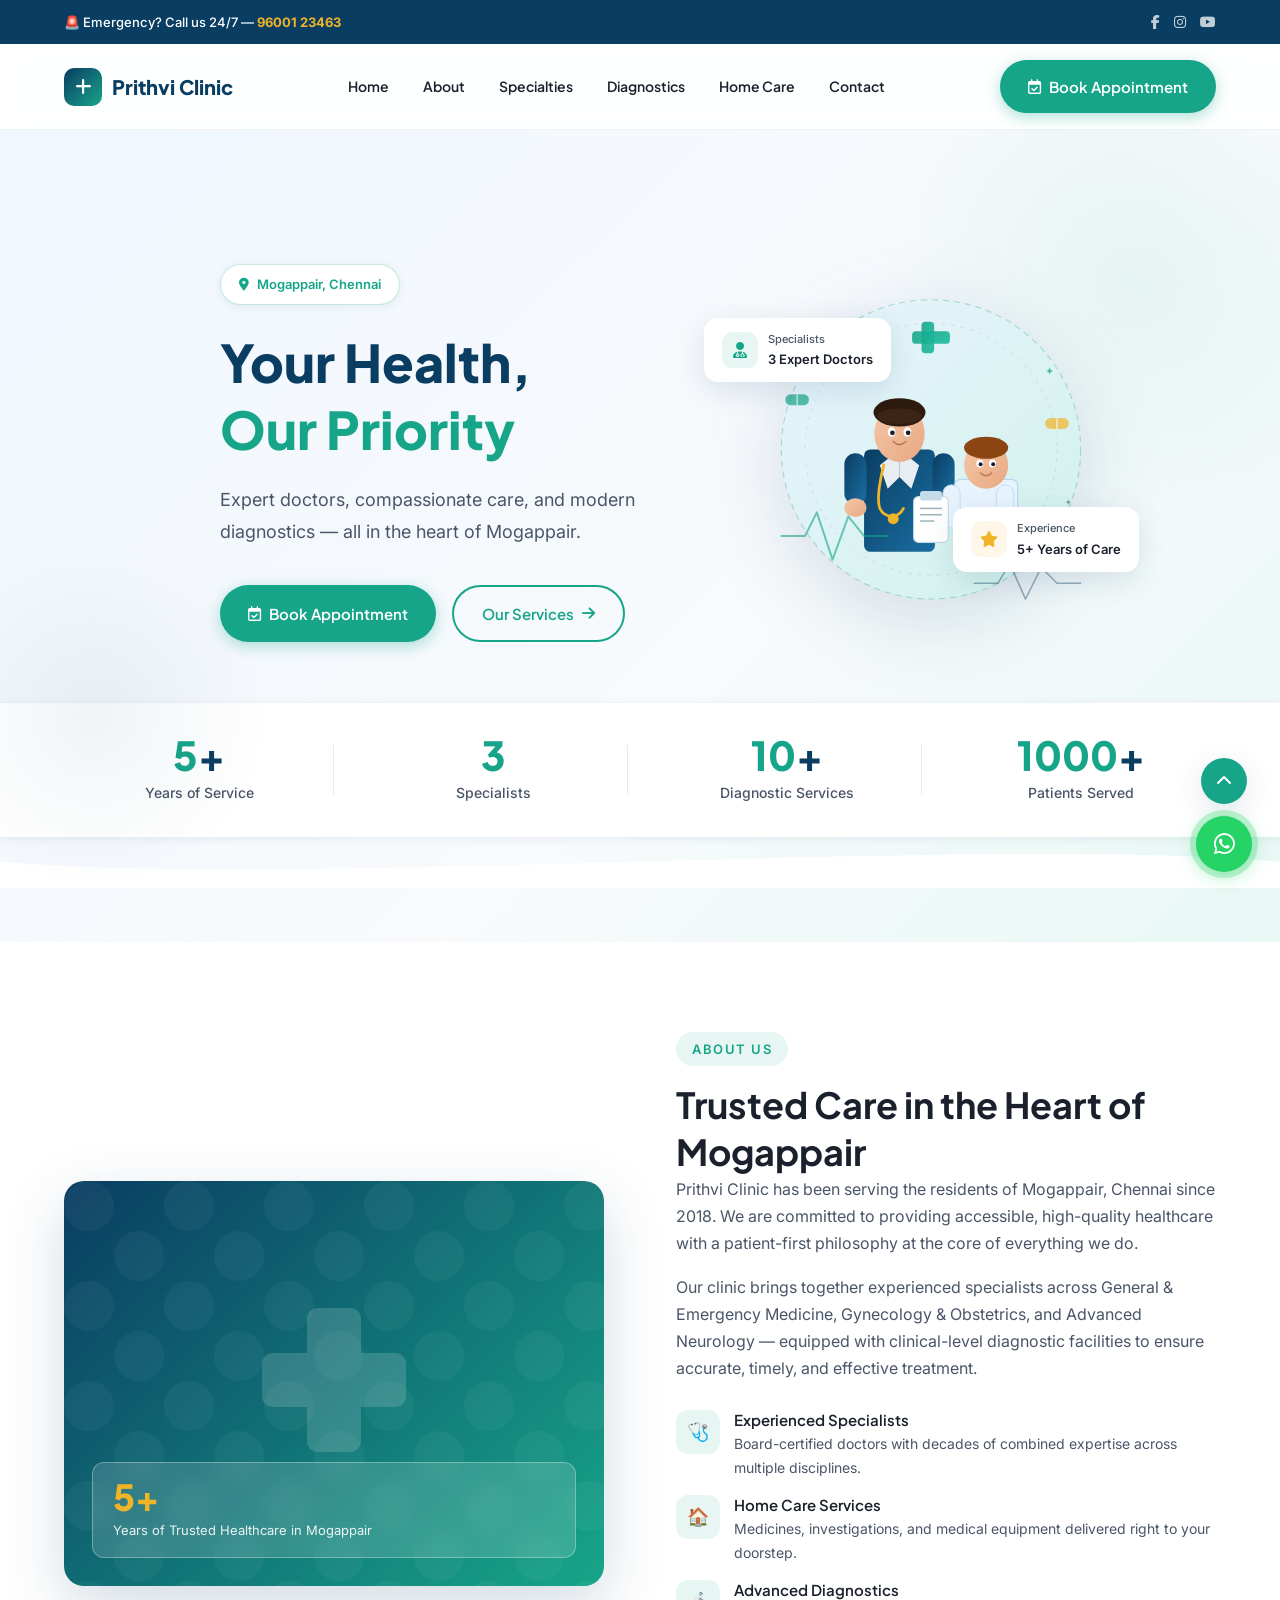
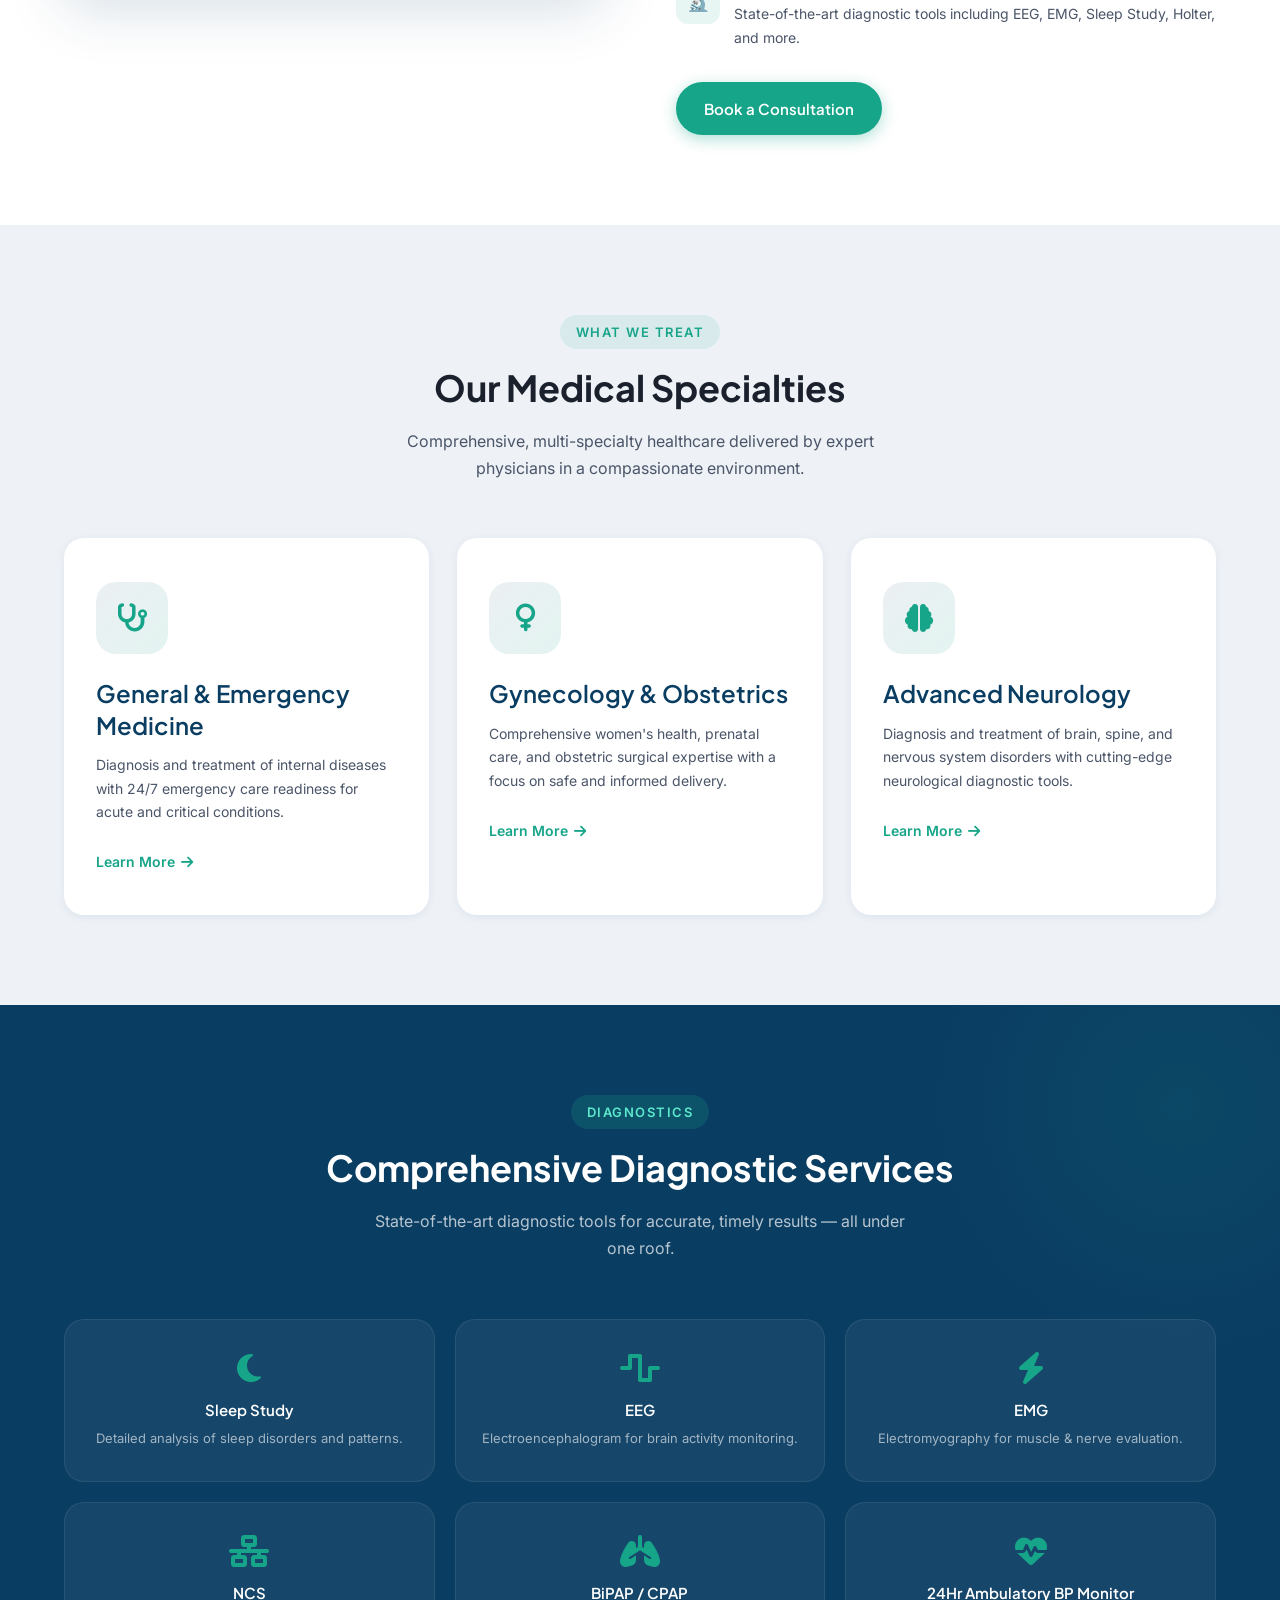
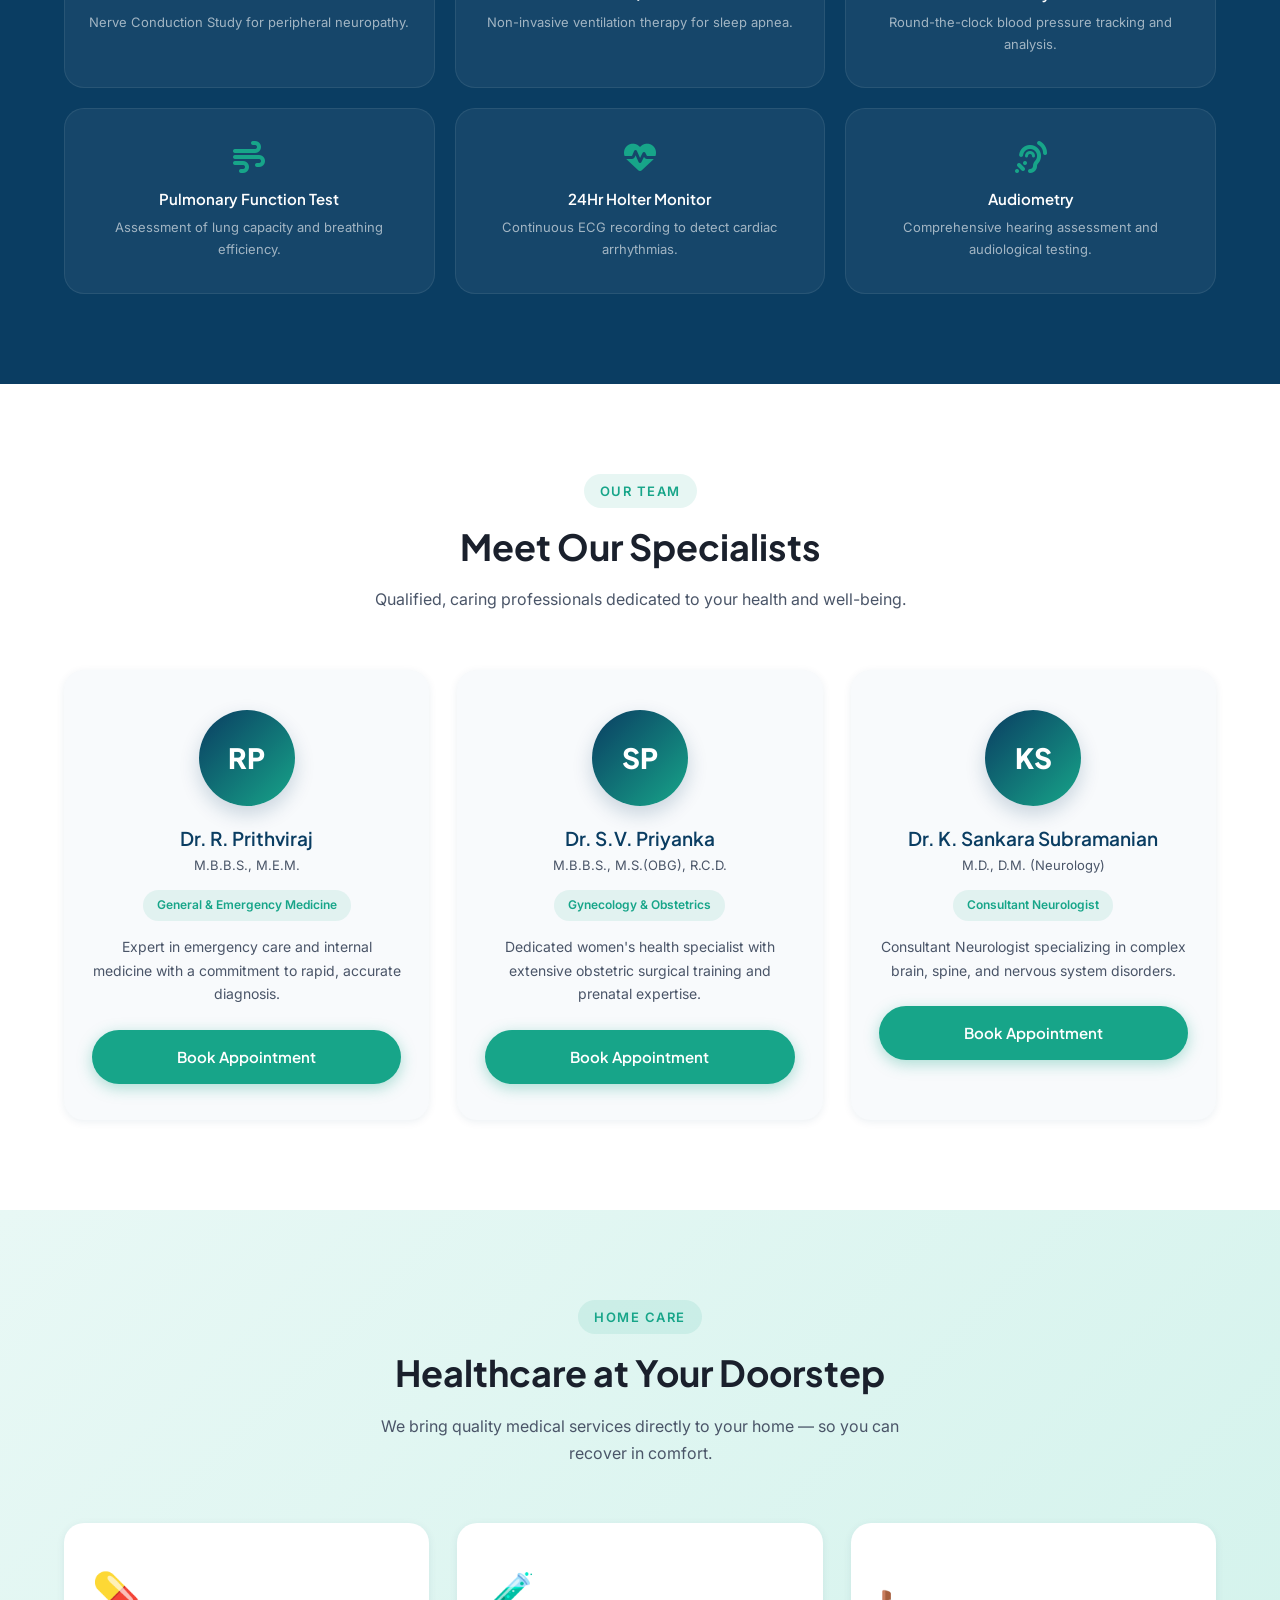
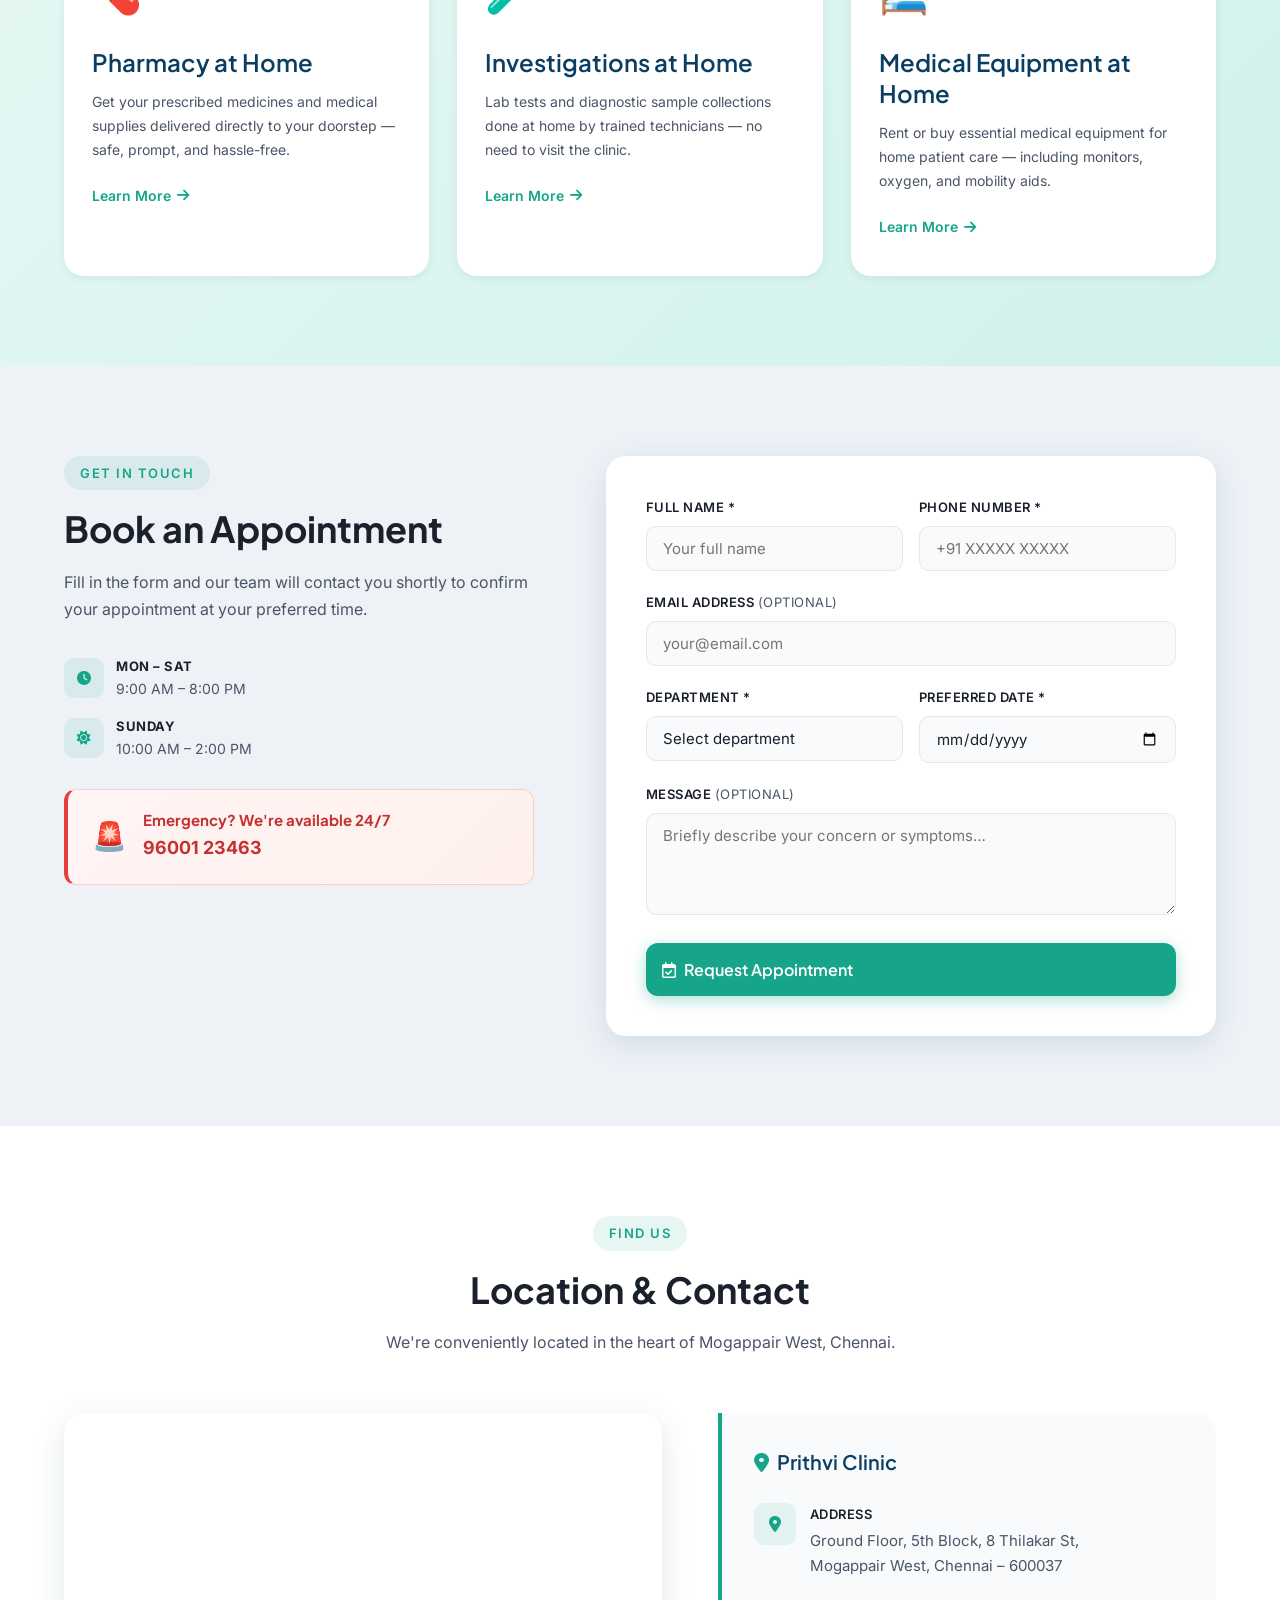
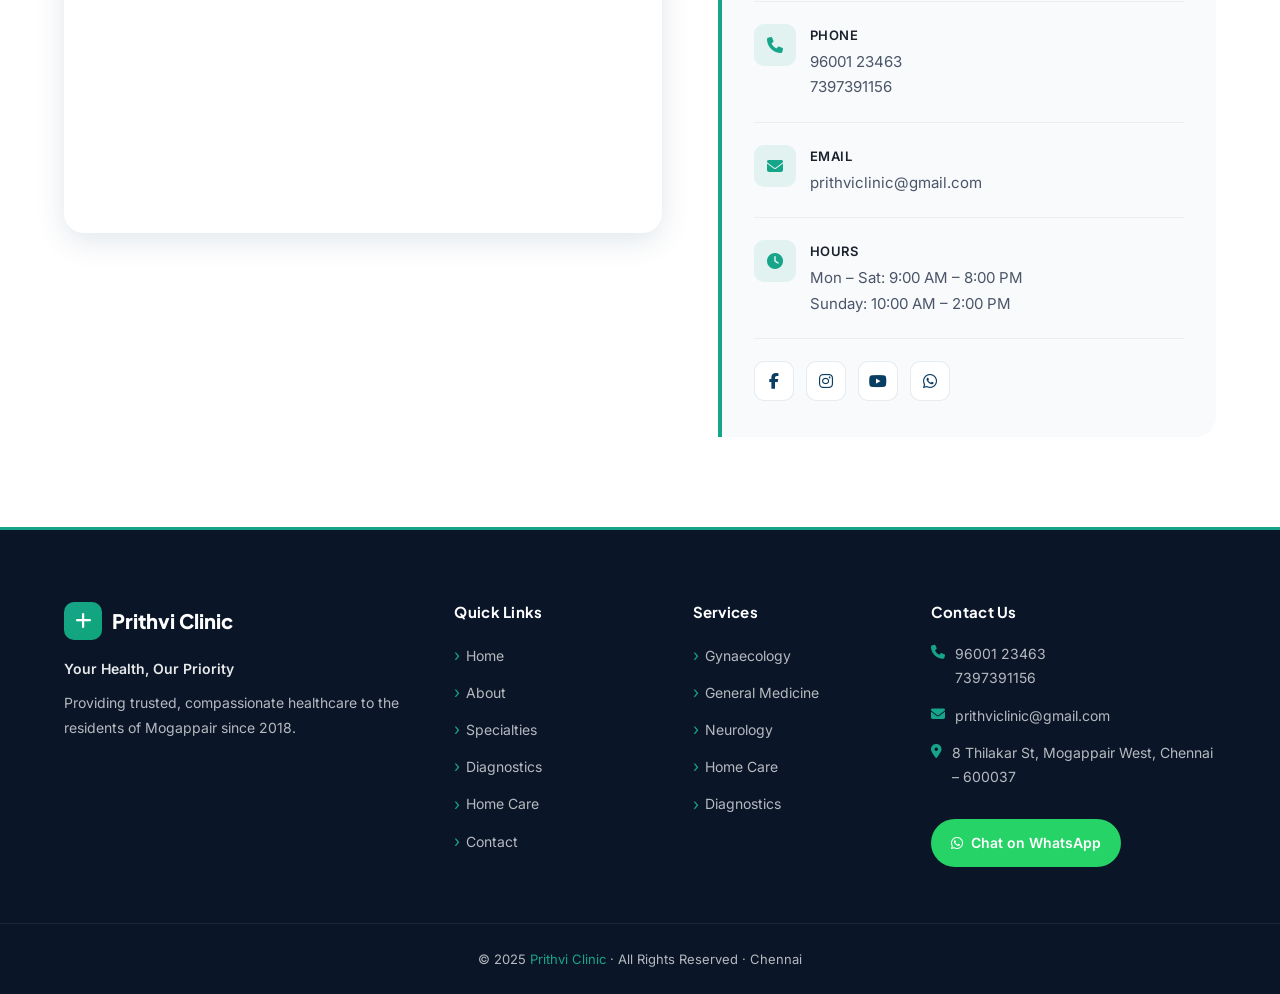
==== index.html @ c1574bad "Add Prithvi Clinic website" ====
<!DOCTYPE html>
<html lang="en">
<head>
  <meta charset="UTF-8" />
  <meta name="viewport" content="width=device-width, initial-scale=1.0" />
  <title>Prithvi Clinic | Trusted Healthcare in Mogappair, Chennai</title>
  <meta name="description" content="Prithvi Clinic in Mogappair, Chennai offers General Medicine, Gynecology, Neurology, and advanced diagnostics. Book an appointment today." />
  <meta name="keywords" content="clinic Chennai, doctor Mogappair, gynecology Chennai, neurology Chennai, general medicine Chennai" />
  <meta property="og:title" content="Prithvi Clinic" />
  <meta property="og:description" content="Your Health, Our Priority — Expert care in Mogappair, Chennai" />
  <link rel="canonical" href="https://prithviclinic.com" />

  <!-- Google Fonts -->
  <link rel="preconnect" href="https://fonts.googleapis.com" />
  <link rel="preconnect" href="https://fonts.gstatic.com" crossorigin />
  <link href="https://fonts.googleapis.com/css2?family=Plus+Jakarta+Sans:wght@400;500;600;700;800&family=Inter:wght@400;500;600&display=swap" rel="stylesheet" />

  <!-- Font Awesome -->
  <link rel="stylesheet" href="https://cdnjs.cloudflare.com/ajax/libs/font-awesome/6.5.1/css/all.min.css" />

  <style>
    /* ============================================================
       CSS CUSTOM PROPERTIES
    ============================================================ */
    :root {
      --primary:    #0A3D62;
      --secondary:  #17A589;
      --accent:     #F0B429;
      --bg:         #F8FAFC;
      --bg-alt:     #EEF2F7;
      --text-dark:  #1A202C;
      --text-body:  #4A5568;
      --white:      #FFFFFF;
      --dark-footer:#0A1628;
      --shadow-sm:  0 2px 8px rgba(10,61,98,0.08);
      --shadow-md:  0 8px 30px rgba(10,61,98,0.12);
      --shadow-lg:  0 20px 60px rgba(10,61,98,0.18);
      --radius:     12px;
      --radius-lg:  20px;
      --transition: all 0.3s ease;
    }

    /* ============================================================
       RESET & BASE
    ============================================================ */
    *, *::before, *::after { box-sizing: border-box; margin: 0; padding: 0; }
    html { scroll-behavior: smooth; font-size: 16px; }
    body {
      font-family: 'Inter', sans-serif;
      font-size: 16px;
      line-height: 1.7;
      color: var(--text-body);
      background: var(--bg);
      overflow-x: hidden;
    }
    h1, h2, h3, h4, h5, h6 {
      font-family: 'Plus Jakarta Sans', sans-serif;
      color: var(--text-dark);
      line-height: 1.3;
    }
    h1 { font-size: clamp(36px, 5vw, 52px); font-weight: 800; }
    h2 { font-size: clamp(26px, 3.5vw, 36px); font-weight: 700; }
    h3 { font-size: clamp(18px, 2.5vw, 24px); font-weight: 600; }
    a { text-decoration: none; color: inherit; }
    img { max-width: 100%; display: block; }
    ul { list-style: none; }
    button { cursor: pointer; border: none; outline: none; font-family: inherit; }
    input, select, textarea { font-family: inherit; }
    section { padding: 90px 0; }

    .container {
      max-width: 1200px;
      margin: 0 auto;
      padding: 0 24px;
    }

    /* Buttons */
    .btn {
      display: inline-flex;
      align-items: center;
      gap: 8px;
      padding: 14px 28px;
      border-radius: 50px;
      font-family: 'Plus Jakarta Sans', sans-serif;
      font-weight: 600;
      font-size: 15px;
      transition: var(--transition);
      cursor: pointer;
    }
    .btn-primary {
      background: var(--secondary);
      color: var(--white);
      box-shadow: 0 4px 15px rgba(23,165,137,0.35);
    }
    .btn-primary:hover {
      background: #13967a;
      transform: translateY(-2px);
      box-shadow: 0 8px 25px rgba(23,165,137,0.45);
    }
    .btn-outline {
      background: transparent;
      color: var(--secondary);
      border: 2px solid var(--secondary);
    }
    .btn-outline:hover {
      background: var(--secondary);
      color: var(--white);
      transform: translateY(-2px);
    }
    .btn-accent {
      background: var(--accent);
      color: var(--text-dark);
      box-shadow: 0 4px 15px rgba(240,180,41,0.35);
    }
    .btn-accent:hover {
      background: #d9a020;
      transform: translateY(-2px);
    }

    /* Section Labels */
    .section-label {
      display: inline-block;
      background: rgba(23,165,137,0.1);
      color: var(--secondary);
      font-size: 13px;
      font-weight: 600;
      letter-spacing: 1.5px;
      text-transform: uppercase;
      padding: 6px 16px;
      border-radius: 50px;
      margin-bottom: 16px;
    }
    .section-header {
      text-align: center;
      margin-bottom: 56px;
    }
    .section-header p {
      max-width: 540px;
      margin: 16px auto 0;
      color: var(--text-body);
    }

    /* Scroll Animations */
    .reveal {
      opacity: 0;
      transform: translateY(40px);
      transition: opacity 0.7s ease, transform 0.7s ease;
    }
    .reveal.visible {
      opacity: 1;
      transform: translateY(0);
    }
    .reveal-delay-1 { transition-delay: 0.1s; }
    .reveal-delay-2 { transition-delay: 0.2s; }
    .reveal-delay-3 { transition-delay: 0.3s; }
    .reveal-delay-4 { transition-delay: 0.4s; }

    /* ============================================================
       1. EMERGENCY BAR
    ============================================================ */
    #emergency-bar {
      background: var(--primary);
      color: var(--white);
      padding: 10px 0;
      font-size: 13px;
      font-weight: 500;
      position: relative;
      z-index: 1001;
    }
    #emergency-bar .container {
      display: flex;
      align-items: center;
      justify-content: space-between;
      gap: 16px;
      flex-wrap: wrap;
    }
    #emergency-bar .emergency-text a {
      color: var(--accent);
      font-weight: 700;
    }
    #emergency-bar .social-icons {
      display: flex;
      gap: 14px;
    }
    #emergency-bar .social-icons a {
      color: rgba(255,255,255,0.75);
      font-size: 14px;
      transition: var(--transition);
    }
    #emergency-bar .social-icons a:hover { color: var(--white); }

    /* ============================================================
       2. NAVBAR
    ============================================================ */
    #navbar {
      position: sticky;
      top: 0;
      z-index: 1000;
      background: rgba(255,255,255,0.85);
      backdrop-filter: blur(12px);
      -webkit-backdrop-filter: blur(12px);
      border-bottom: 1px solid rgba(10,61,98,0.06);
      transition: var(--transition);
    }
    #navbar.scrolled {
      background: rgba(255,255,255,0.97);
      box-shadow: var(--shadow-md);
    }
    #navbar .container {
      display: flex;
      align-items: center;
      justify-content: space-between;
      padding-top: 16px;
      padding-bottom: 16px;
      gap: 24px;
    }
    .nav-logo {
      display: flex;
      align-items: center;
      gap: 10px;
      font-family: 'Plus Jakarta Sans', sans-serif;
      font-size: 20px;
      font-weight: 800;
      color: var(--primary);
      white-space: nowrap;
    }
    .nav-logo .logo-icon {
      width: 38px;
      height: 38px;
      background: linear-gradient(135deg, var(--primary), var(--secondary));
      border-radius: 10px;
      display: flex;
      align-items: center;
      justify-content: center;
      color: var(--white);
      font-size: 18px;
      flex-shrink: 0;
    }
    .nav-links {
      display: flex;
      align-items: center;
      gap: 6px;
    }
    .nav-links a {
      font-family: 'Plus Jakarta Sans', sans-serif;
      font-size: 14px;
      font-weight: 600;
      color: var(--text-dark);
      padding: 8px 14px;
      border-radius: 8px;
      position: relative;
      transition: var(--transition);
      white-space: nowrap;
    }
    .nav-links a::after {
      content: '';
      position: absolute;
      bottom: 2px;
      left: 50%;
      transform: translateX(-50%);
      width: 0;
      height: 2px;
      background: var(--secondary);
      border-radius: 2px;
      transition: var(--transition);
    }
    .nav-links a:hover, .nav-links a.active {
      color: var(--secondary);
    }
    .nav-links a:hover::after, .nav-links a.active::after {
      width: calc(100% - 28px);
    }
    .nav-cta { flex-shrink: 0; }
    .hamburger {
      display: none;
      flex-direction: column;
      gap: 5px;
      cursor: pointer;
      padding: 8px;
      border-radius: 8px;
      background: none;
      transition: var(--transition);
    }
    .hamburger span {
      display: block;
      width: 24px;
      height: 2.5px;
      background: var(--primary);
      border-radius: 2px;
      transition: var(--transition);
    }
    .hamburger.active span:nth-child(1) { transform: translateY(7.5px) rotate(45deg); }
    .hamburger.active span:nth-child(2) { opacity: 0; }
    .hamburger.active span:nth-child(3) { transform: translateY(-7.5px) rotate(-45deg); }

    /* Mobile Nav Overlay */
    .mobile-nav {
      display: none;
      position: fixed;
      inset: 0;
      background: var(--primary);
      z-index: 999;
      flex-direction: column;
      align-items: center;
      justify-content: center;
      gap: 12px;
      opacity: 0;
      transition: opacity 0.3s ease;
    }
    .mobile-nav.open {
      display: flex;
      opacity: 1;
    }
    .mobile-nav a {
      font-family: 'Plus Jakarta Sans', sans-serif;
      font-size: 24px;
      font-weight: 700;
      color: var(--white);
      padding: 12px 24px;
      border-radius: 12px;
      transition: var(--transition);
    }
    .mobile-nav a:hover { background: rgba(255,255,255,0.1); color: var(--accent); }
    .mobile-nav .mobile-nav-cta { margin-top: 16px; }

    /* ============================================================
       3. HERO SECTION
    ============================================================ */
    #hero {
      min-height: calc(100vh - 88px);
      background: linear-gradient(135deg, #f0f7ff 0%, var(--bg) 60%, #e8f8f5 100%);
      display: flex;
      flex-direction: column;
      justify-content: center;
      padding: 80px 0 0;
      position: relative;
      overflow: hidden;
    }
    #hero::before {
      content: '';
      position: absolute;
      top: -100px;
      right: -100px;
      width: 500px;
      height: 500px;
      background: radial-gradient(circle, rgba(23,165,137,0.08) 0%, transparent 70%);
      border-radius: 50%;
    }
    #hero::after {
      content: '';
      position: absolute;
      bottom: 50px;
      left: -80px;
      width: 350px;
      height: 350px;
      background: radial-gradient(circle, rgba(10,61,98,0.06) 0%, transparent 70%);
      border-radius: 50%;
    }
    .hero-inner {
      display: grid;
      grid-template-columns: 55% 45%;
      align-items: center;
      gap: 60px;
      position: relative;
      z-index: 1;
    }
    .hero-badge {
      display: inline-flex;
      align-items: center;
      gap: 8px;
      background: var(--white);
      border: 1px solid rgba(23,165,137,0.25);
      border-radius: 50px;
      padding: 8px 18px;
      font-size: 13px;
      font-weight: 600;
      color: var(--secondary);
      margin-bottom: 24px;
      box-shadow: var(--shadow-sm);
    }
    .hero-content h1 {
      margin-bottom: 20px;
      color: var(--primary);
    }
    .hero-content h1 span { color: var(--secondary); }
    .hero-content p {
      font-size: 18px;
      color: var(--text-body);
      max-width: 480px;
      margin-bottom: 36px;
      line-height: 1.8;
    }
    .hero-buttons { display: flex; gap: 16px; flex-wrap: wrap; }

    /* Hero Visual */
    .hero-visual {
      display: flex;
      align-items: center;
      justify-content: center;
      position: relative;
    }
    .hero-svg-wrap {
      width: 100%;
      max-width: 480px;
      position: relative;
    }
    .hero-svg-wrap svg {
      width: 100%;
      height: auto;
      filter: drop-shadow(0 20px 40px rgba(10,61,98,0.15));
    }
    .floating-card {
      position: absolute;
      background: var(--white);
      border-radius: 14px;
      padding: 12px 18px;
      box-shadow: var(--shadow-md);
      display: flex;
      align-items: center;
      gap: 10px;
      font-size: 13px;
      font-weight: 600;
      color: var(--text-dark);
      animation: floatCard 4s ease-in-out infinite;
    }
    .floating-card .fc-icon {
      width: 36px;
      height: 36px;
      border-radius: 10px;
      display: flex;
      align-items: center;
      justify-content: center;
      font-size: 16px;
      flex-shrink: 0;
    }
    .floating-card.card-1 { top: 10%; left: -10%; animation-delay: 0s; }
    .floating-card.card-2 { bottom: 15%; right: -5%; animation-delay: 2s; }
    @keyframes floatCard {
      0%, 100% { transform: translateY(0px); }
      50% { transform: translateY(-10px); }
    }

    /* Stats Bar */
    .stats-bar {
      background: var(--white);
      border-top: 1px solid rgba(10,61,98,0.06);
      margin-top: 60px;
      padding: 32px 0;
      box-shadow: var(--shadow-sm);
    }
    .stats-grid {
      display: grid;
      grid-template-columns: repeat(4, 1fr);
      gap: 24px;
      text-align: center;
    }
    .stat-item { position: relative; }
    .stat-item:not(:last-child)::after {
      content: '';
      position: absolute;
      right: 0;
      top: 50%;
      transform: translateY(-50%);
      width: 1px;
      height: 50px;
      background: rgba(10,61,98,0.1);
    }
    .stat-number {
      font-family: 'Plus Jakarta Sans', sans-serif;
      font-size: 40px;
      font-weight: 800;
      color: var(--primary);
      line-height: 1;
      margin-bottom: 6px;
    }
    .stat-number span { color: var(--secondary); }
    .stat-label { font-size: 14px; font-weight: 500; color: var(--text-body); }

    /* Wave Divider */
    .wave-divider { display: block; width: 100%; line-height: 0; margin-top: -2px; }

    /* ============================================================
       4. ABOUT SECTION
    ============================================================ */
    #about { background: var(--white); }
    .about-grid {
      display: grid;
      grid-template-columns: 1fr 1fr;
      gap: 72px;
      align-items: center;
    }
    .about-image-wrap {
      aspect-ratio: 4/3;
      background: linear-gradient(135deg, var(--primary) 0%, var(--secondary) 100%);
      border-radius: var(--radius-lg);
      position: relative;
      overflow: hidden;
      box-shadow: var(--shadow-lg);
    }
    .about-image-wrap::before {
      content: '';
      position: absolute;
      inset: 0;
      background: url("data:image/svg+xml,%3Csvg width='100' height='100' viewBox='0 0 100 100' xmlns='http://www.w3.org/2000/svg'%3E%3Cg fill='%23ffffff' fill-opacity='0.04'%3E%3Ccircle cx='25' cy='25' r='25'/%3E%3Ccircle cx='75' cy='75' r='25'/%3E%3C/g%3E%3C/svg%3E") repeat;
    }
    .about-cross {
      position: absolute;
      top: 50%;
      left: 50%;
      transform: translate(-50%, -50%);
      opacity: 0.15;
    }
    .about-cross svg { width: 180px; height: 180px; }
    .about-overlay-text {
      position: absolute;
      bottom: 28px;
      left: 28px;
      right: 28px;
    }
    .about-overlay-badge {
      background: rgba(255,255,255,0.15);
      backdrop-filter: blur(8px);
      border: 1px solid rgba(255,255,255,0.3);
      border-radius: 12px;
      padding: 16px 20px;
      color: var(--white);
    }
    .about-overlay-badge .aob-number {
      font-family: 'Plus Jakarta Sans', sans-serif;
      font-size: 36px;
      font-weight: 800;
      color: var(--accent);
      line-height: 1;
    }
    .about-overlay-badge .aob-text { font-size: 13px; opacity: 0.9; margin-top: 4px; }
    .about-content p { margin-bottom: 16px; color: var(--text-body); }
    .about-features { margin: 28px 0 32px; display: flex; flex-direction: column; gap: 16px; }
    .about-feature {
      display: flex;
      align-items: flex-start;
      gap: 14px;
    }
    .about-feature .af-icon {
      width: 44px;
      height: 44px;
      background: rgba(23,165,137,0.1);
      border-radius: 12px;
      display: flex;
      align-items: center;
      justify-content: center;
      font-size: 18px;
      flex-shrink: 0;
    }
    .about-feature .af-text h4 { font-size: 15px; font-weight: 600; color: var(--text-dark); margin-bottom: 2px; }
    .about-feature .af-text p { font-size: 14px; margin: 0; }

    /* ============================================================
       5. SPECIALTIES SECTION
    ============================================================ */
    #specialties { background: var(--bg-alt); }
    .specialties-grid {
      display: grid;
      grid-template-columns: repeat(3, 1fr);
      gap: 28px;
    }
    .specialty-card {
      background: var(--white);
      border-radius: var(--radius-lg);
      padding: 40px 32px;
      box-shadow: var(--shadow-sm);
      border-top: 4px solid transparent;
      transition: var(--transition);
      cursor: default;
    }
    .specialty-card:hover {
      transform: translateY(-8px);
      box-shadow: var(--shadow-lg);
      border-top-color: var(--secondary);
    }
    .specialty-icon {
      width: 72px;
      height: 72px;
      background: linear-gradient(135deg, rgba(10,61,98,0.08), rgba(23,165,137,0.12));
      border-radius: var(--radius-lg);
      display: flex;
      align-items: center;
      justify-content: center;
      font-size: 28px;
      color: var(--secondary);
      margin-bottom: 24px;
      transition: var(--transition);
    }
    .specialty-card:hover .specialty-icon {
      background: linear-gradient(135deg, var(--primary), var(--secondary));
      color: var(--white);
    }
    .specialty-card h3 { margin-bottom: 12px; color: var(--primary); }
    .specialty-card p { font-size: 14px; color: var(--text-body); margin-bottom: 24px; }
    .specialty-card .learn-more {
      color: var(--secondary);
      font-weight: 600;
      font-size: 14px;
      display: inline-flex;
      align-items: center;
      gap: 6px;
      transition: var(--transition);
    }
    .specialty-card .learn-more:hover { gap: 10px; }

    /* ============================================================
       6. DIAGNOSTICS SECTION
    ============================================================ */
    #diagnostics {
      background: var(--primary);
      position: relative;
      overflow: hidden;
    }
    #diagnostics::before {
      content: '';
      position: absolute;
      top: -200px;
      right: -200px;
      width: 600px;
      height: 600px;
      background: radial-gradient(circle, rgba(23,165,137,0.1) 0%, transparent 60%);
      border-radius: 50%;
    }
    #diagnostics .section-header h2 { color: var(--white); }
    #diagnostics .section-header p { color: rgba(255,255,255,0.7); }
    #diagnostics .section-label {
      background: rgba(23,165,137,0.2);
      color: #5de8cc;
    }
    .diagnostics-grid {
      display: grid;
      grid-template-columns: repeat(3, 1fr);
      gap: 20px;
      position: relative;
      z-index: 1;
    }
    .diagnostic-tile {
      background: rgba(255,255,255,0.05);
      border: 1px solid rgba(255,255,255,0.08);
      border-radius: var(--radius-lg);
      padding: 32px 24px;
      text-align: center;
      transition: var(--transition);
      cursor: default;
    }
    .diagnostic-tile:hover {
      background: rgba(255,255,255,0.09);
      border-color: var(--secondary);
      box-shadow: 0 0 25px rgba(23,165,137,0.25);
      transform: scale(1.03);
    }
    .diagnostic-tile .dt-icon {
      font-size: 32px;
      color: var(--secondary);
      margin-bottom: 16px;
      display: block;
    }
    .diagnostic-tile h4 {
      font-size: 15px;
      font-weight: 600;
      color: var(--white);
      margin-bottom: 8px;
    }
    .diagnostic-tile p { font-size: 13px; color: rgba(255,255,255,0.6); }

    /* ============================================================
       7. DOCTORS SECTION
    ============================================================ */
    #doctors { background: var(--white); }
    .doctors-grid {
      display: grid;
      grid-template-columns: repeat(3, 1fr);
      gap: 28px;
    }
    .doctor-card {
      background: var(--bg);
      border-radius: var(--radius-lg);
      padding: 36px 28px;
      text-align: center;
      box-shadow: var(--shadow-sm);
      border-top: 4px solid transparent;
      transition: var(--transition);
    }
    .doctor-card:hover {
      transform: translateY(-8px);
      box-shadow: var(--shadow-lg);
      border-top-color: var(--secondary);
      background: var(--white);
    }
    .doctor-avatar {
      width: 96px;
      height: 96px;
      border-radius: 50%;
      background: linear-gradient(135deg, var(--primary), var(--secondary));
      display: flex;
      align-items: center;
      justify-content: center;
      font-family: 'Plus Jakarta Sans', sans-serif;
      font-size: 28px;
      font-weight: 800;
      color: var(--white);
      margin: 0 auto 20px;
      box-shadow: 0 8px 20px rgba(10,61,98,0.2);
    }
    .doctor-card h3 { font-size: 19px; color: var(--primary); margin-bottom: 4px; }
    .doctor-quals { font-size: 13px; color: var(--text-body); margin-bottom: 14px; }
    .doctor-badge {
      display: inline-block;
      background: rgba(23,165,137,0.1);
      color: var(--secondary);
      font-size: 12px;
      font-weight: 600;
      padding: 5px 14px;
      border-radius: 50px;
      margin-bottom: 14px;
    }
    .doctor-desc { font-size: 14px; color: var(--text-body); margin-bottom: 24px; }
    .doctor-card .btn { width: 100%; justify-content: center; }

    /* ============================================================
       8. HOME CARE SECTION
    ============================================================ */
    #homecare {
      background: linear-gradient(135deg, #E8F8F5 0%, #D1F2EB 100%);
    }
    .homecare-grid {
      display: grid;
      grid-template-columns: repeat(3, 1fr);
      gap: 28px;
    }
    .homecare-card {
      background: var(--white);
      border-radius: var(--radius-lg);
      padding: 36px 28px;
      box-shadow: var(--shadow-sm);
      transition: var(--transition);
    }
    .homecare-card:hover {
      transform: translateY(-8px);
      box-shadow: var(--shadow-md);
    }
    .homecare-icon {
      font-size: 40px;
      margin-bottom: 20px;
      display: block;
    }
    .homecare-card h3 { color: var(--primary); margin-bottom: 12px; }
    .homecare-card p { font-size: 14px; color: var(--text-body); margin-bottom: 20px; }
    .homecare-card .learn-more {
      color: var(--secondary);
      font-weight: 600;
      font-size: 14px;
      display: inline-flex;
      align-items: center;
      gap: 6px;
      transition: var(--transition);
    }
    .homecare-card .learn-more:hover { gap: 10px; }

    /* ============================================================
       9. APPOINTMENT SECTION
    ============================================================ */
    #appointment { background: var(--bg-alt); }
    .appointment-grid {
      display: grid;
      grid-template-columns: 1fr 1.3fr;
      gap: 72px;
      align-items: start;
    }
    .appointment-info h2 { margin-bottom: 16px; }
    .appointment-info > p { color: var(--text-body); margin-bottom: 32px; }
    .emergency-alert {
      background: linear-gradient(135deg, #fff5f5, #fff0eb);
      border: 1px solid rgba(229,62,62,0.2);
      border-left: 4px solid #e53e3e;
      border-radius: var(--radius);
      padding: 20px 24px;
      display: flex;
      align-items: center;
      gap: 16px;
    }
    .emergency-alert .ea-icon {
      font-size: 28px;
      flex-shrink: 0;
    }
    .emergency-alert h4 { font-size: 15px; color: #c53030; margin-bottom: 4px; }
    .emergency-alert a { color: #c53030; font-weight: 700; font-size: 18px; }

    /* Form */
    .form-card {
      background: var(--white);
      border-radius: var(--radius-lg);
      padding: 40px;
      box-shadow: var(--shadow-md);
    }
    .form-row { display: grid; grid-template-columns: 1fr 1fr; gap: 16px; }
    .form-group { margin-bottom: 20px; }
    .form-group label {
      display: block;
      font-size: 13px;
      font-weight: 600;
      color: var(--text-dark);
      margin-bottom: 8px;
      text-transform: uppercase;
      letter-spacing: 0.5px;
    }
    .form-group input,
    .form-group select,
    .form-group textarea {
      width: 100%;
      padding: 12px 16px;
      border: 1.5px solid #e2e8f0;
      border-radius: 10px;
      font-size: 15px;
      color: var(--text-dark);
      background: var(--bg);
      transition: var(--transition);
      appearance: none;
    }
    .form-group input:focus,
    .form-group select:focus,
    .form-group textarea:focus {
      outline: none;
      border-color: var(--secondary);
      background: var(--white);
      box-shadow: 0 0 0 3px rgba(23,165,137,0.1);
    }
    .form-group textarea { resize: vertical; min-height: 100px; }
    .form-group.hidden { display: none; }
    .form-submit { width: 100%; padding: 16px; font-size: 16px; border-radius: 12px; }
    .form-success {
      display: none;
      text-align: center;
      padding: 40px 24px;
    }
    .form-success .fs-icon {
      width: 72px;
      height: 72px;
      background: rgba(23,165,137,0.1);
      border-radius: 50%;
      display: flex;
      align-items: center;
      justify-content: center;
      font-size: 30px;
      color: var(--secondary);
      margin: 0 auto 20px;
    }
    .form-success h3 { color: var(--primary); margin-bottom: 12px; }
    .form-success p { color: var(--text-body); }

    /* ============================================================
       10. CONTACT / LOCATION
    ============================================================ */
    #contact { background: var(--white); }
    .contact-grid {
      display: grid;
      grid-template-columns: 1.2fr 1fr;
      gap: 56px;
      align-items: start;
    }
    .map-wrap {
      border-radius: var(--radius-lg);
      overflow: hidden;
      box-shadow: var(--shadow-md);
      height: 420px;
    }
    .map-wrap iframe { width: 100%; height: 100%; border: none; }
    .contact-card {
      border-left: 4px solid var(--secondary);
      background: var(--bg);
      border-radius: 0 var(--radius-lg) var(--radius-lg) 0;
      padding: 36px 32px;
    }
    .contact-card h3 { color: var(--primary); margin-bottom: 28px; font-size: 20px; }
    .contact-item {
      display: flex;
      align-items: flex-start;
      gap: 14px;
      margin-bottom: 22px;
      padding-bottom: 22px;
      border-bottom: 1px solid rgba(10,61,98,0.06);
    }
    .contact-item:last-of-type { border-bottom: none; }
    .contact-item .ci-icon {
      width: 42px;
      height: 42px;
      background: rgba(23,165,137,0.1);
      border-radius: 10px;
      display: flex;
      align-items: center;
      justify-content: center;
      font-size: 16px;
      color: var(--secondary);
      flex-shrink: 0;
    }
    .contact-item .ci-text strong { display: block; font-size: 13px; font-weight: 600; color: var(--text-dark); text-transform: uppercase; letter-spacing: 0.5px; margin-bottom: 3px; }
    .contact-item .ci-text span, .contact-item .ci-text a { font-size: 15px; color: var(--text-body); display: block; }
    .contact-item .ci-text a:hover { color: var(--secondary); }
    .contact-socials { display: flex; gap: 12px; margin-top: 20px; }
    .contact-socials a {
      width: 40px;
      height: 40px;
      background: var(--white);
      border: 1.5px solid rgba(10,61,98,0.1);
      border-radius: 10px;
      display: flex;
      align-items: center;
      justify-content: center;
      font-size: 16px;
      color: var(--primary);
      transition: var(--transition);
    }
    .contact-socials a:hover { background: var(--secondary); color: var(--white); border-color: var(--secondary); }

    /* ============================================================
       11. FOOTER
    ============================================================ */
    #footer {
      background: var(--dark-footer);
      color: rgba(255,255,255,0.7);
      border-top: 3px solid var(--secondary);
      padding: 72px 0 0;
    }
    .footer-grid {
      display: grid;
      grid-template-columns: 1.8fr 1fr 1fr 1.5fr;
      gap: 48px;
      padding-bottom: 56px;
    }
    .footer-logo {
      display: flex;
      align-items: center;
      gap: 10px;
      font-family: 'Plus Jakarta Sans', sans-serif;
      font-size: 20px;
      font-weight: 800;
      color: var(--white);
      margin-bottom: 16px;
    }
    .footer-logo .fl-icon {
      width: 38px;
      height: 38px;
      background: linear-gradient(135deg, var(--secondary), #0ea57a);
      border-radius: 10px;
      display: flex;
      align-items: center;
      justify-content: center;
      font-size: 18px;
      color: var(--white);
    }
    .footer-col p { font-size: 14px; line-height: 1.8; }
    .footer-col h4 {
      font-family: 'Plus Jakarta Sans', sans-serif;
      font-size: 15px;
      font-weight: 700;
      color: var(--white);
      margin-bottom: 20px;
      letter-spacing: 0.3px;
    }
    .footer-links { display: flex; flex-direction: column; gap: 10px; }
    .footer-links a { font-size: 14px; transition: var(--transition); display: flex; align-items: center; gap: 6px; }
    .footer-links a::before { content: '›'; color: var(--secondary); font-size: 16px; }
    .footer-links a:hover { color: var(--white); padding-left: 4px; }
    .footer-contact-item { display: flex; gap: 10px; margin-bottom: 14px; font-size: 14px; }
    .footer-contact-item i { color: var(--secondary); margin-top: 3px; flex-shrink: 0; }
    .footer-contact-item a:hover { color: var(--secondary); }
    .footer-wa-btn {
      display: inline-flex;
      align-items: center;
      gap: 8px;
      background: #25D366;
      color: var(--white);
      padding: 12px 20px;
      border-radius: 50px;
      font-size: 14px;
      font-weight: 600;
      margin-top: 16px;
      transition: var(--transition);
    }
    .footer-wa-btn:hover { background: #1ebe5d; transform: translateY(-2px); }
    .footer-bottom {
      border-top: 1px solid rgba(255,255,255,0.07);
      padding: 24px 0;
      text-align: center;
      font-size: 13px;
    }
    .footer-bottom span { color: var(--secondary); }

    /* ============================================================
       FLOATING ELEMENTS
    ============================================================ */
    .float-wrap {
      position: fixed;
      bottom: 28px;
      right: 28px;
      display: flex;
      flex-direction: column;
      align-items: center;
      gap: 12px;
      z-index: 9999;
    }
    /* Scroll to top */
    #scrollTop {
      width: 46px;
      height: 46px;
      background: var(--secondary);
      color: var(--white);
      border-radius: 50%;
      display: flex;
      align-items: center;
      justify-content: center;
      font-size: 16px;
      box-shadow: var(--shadow-md);
      cursor: pointer;
      transition: var(--transition);
      opacity: 0;
      transform: translateY(20px);
      pointer-events: none;
    }
    #scrollTop.visible {
      opacity: 1;
      transform: translateY(0);
      pointer-events: all;
    }
    #scrollTop:hover { background: #13967a; transform: translateY(-3px); }

    /* WhatsApp */
    .wa-float {
      position: relative;
      width: 56px;
      height: 56px;
    }
    .wa-float a {
      width: 56px;
      height: 56px;
      background: #25D366;
      border-radius: 50%;
      display: flex;
      align-items: center;
      justify-content: center;
      font-size: 24px;
      color: var(--white);
      box-shadow: 0 4px 20px rgba(37,211,102,0.4);
      transition: var(--transition);
      position: relative;
      z-index: 2;
    }
    .wa-float a:hover { transform: scale(1.1); }
    .wa-pulse {
      position: absolute;
      inset: -6px;
      border-radius: 50%;
      background: rgba(37,211,102,0.25);
      animation: waPulse 2.5s ease-out infinite;
    }
    .wa-pulse::after {
      content: '';
      position: absolute;
      inset: 6px;
      border-radius: 50%;
      background: rgba(37,211,102,0.15);
      animation: waPulse 2.5s ease-out infinite 0.8s;
    }
    @keyframes waPulse {
      0% { transform: scale(1); opacity: 1; }
      100% { transform: scale(1.5); opacity: 0; }
    }
    .wa-tooltip {
      position: absolute;
      right: calc(100% + 12px);
      top: 50%;
      transform: translateY(-50%);
      background: var(--text-dark);
      color: var(--white);
      font-size: 12px;
      font-weight: 600;
      padding: 6px 12px;
      border-radius: 8px;
      white-space: nowrap;
      opacity: 0;
      pointer-events: none;
      transition: var(--transition);
    }
    .wa-tooltip::after {
      content: '';
      position: absolute;
      left: 100%;
      top: 50%;
      transform: translateY(-50%);
      border: 6px solid transparent;
      border-left-color: var(--text-dark);
    }
    .wa-float:hover .wa-tooltip { opacity: 1; }

    /* ============================================================
       RESPONSIVE
    ============================================================ */
    @media (max-width: 1024px) {
      .footer-grid { grid-template-columns: 1fr 1fr; gap: 36px; }
    }

    @media (max-width: 900px) {
      .about-grid,
      .appointment-grid,
      .contact-grid { grid-template-columns: 1fr; gap: 40px; }
      .hero-inner { grid-template-columns: 1fr; gap: 40px; }
      .hero-visual { order: -1; max-width: 380px; margin: 0 auto; }
      .hero-content h1 { text-align: center; }
      .hero-content p { text-align: center; max-width: 100%; }
      .hero-badge { display: flex; margin: 0 auto 24px; width: fit-content; }
      .hero-buttons { justify-content: center; }
      .specialties-grid,
      .doctors-grid,
      .homecare-grid { grid-template-columns: repeat(2, 1fr); }
      .diagnostics-grid { grid-template-columns: repeat(2, 1fr); }
      #hero { padding-top: 60px; }
    }

    @media (max-width: 768px) {
      section { padding: 64px 0; }
      .nav-links, .nav-cta { display: none; }
      .hamburger { display: flex; }
      .stats-grid {
        grid-template-columns: repeat(2, 1fr);
        overflow-x: auto;
      }
      .stat-item:nth-child(2)::after { display: none; }
      .specialties-grid,
      .doctors-grid { grid-template-columns: 1fr; }
      .homecare-grid { grid-template-columns: 1fr; }
      .diagnostics-grid { grid-template-columns: 1fr 1fr; }
      .about-grid { grid-template-columns: 1fr; }
      .appointment-grid { grid-template-columns: 1fr; }
      .contact-grid { grid-template-columns: 1fr; }
      .form-row { grid-template-columns: 1fr; }
      .footer-grid { grid-template-columns: 1fr 1fr; }
    }

    @media (max-width: 480px) {
      .stats-grid { grid-template-columns: repeat(2, 1fr); }
      .stat-item::after { display: none; }
      .diagnostics-grid { grid-template-columns: 1fr; }
      .footer-grid { grid-template-columns: 1fr; }
      .hero-buttons { flex-direction: column; align-items: center; }
      .hero-buttons .btn { width: 100%; justify-content: center; max-width: 280px; }
      #emergency-bar .container { justify-content: center; }
      .form-card { padding: 24px 20px; }
      .float-wrap { bottom: 16px; right: 16px; }
    }
  </style>
</head>
<body>

  <!-- ============================================================
       1. EMERGENCY BAR
  ============================================================ -->
  <div id="emergency-bar">
    <div class="container">
      <div class="emergency-text">
        🚨 Emergency? Call us 24/7 — <a href="tel:9600123463">96001 23463</a>
      </div>
      <div class="social-icons">
        <a href="#" aria-label="Facebook"><i class="fab fa-facebook-f"></i></a>
        <a href="#" aria-label="Instagram"><i class="fab fa-instagram"></i></a>
        <a href="#" aria-label="YouTube"><i class="fab fa-youtube"></i></a>
      </div>
    </div>
  </div>

  <!-- ============================================================
       2. NAVBAR
  ============================================================ -->
  <nav id="navbar">
    <div class="container">
      <a href="#hero" class="nav-logo">
        <div class="logo-icon"><i class="fa-solid fa-plus"></i></div>
        Prithvi Clinic
      </a>

      <div class="nav-links">
        <a href="#hero" class="active">Home</a>
        <a href="#about">About</a>
        <a href="#specialties">Specialties</a>
        <a href="#diagnostics">Diagnostics</a>
        <a href="#homecare">Home Care</a>
        <a href="#contact">Contact</a>
      </div>

      <a href="#appointment" class="btn btn-primary nav-cta">
        <i class="fa-regular fa-calendar-check"></i> Book Appointment
      </a>

      <button class="hamburger" id="hamburger" aria-label="Toggle menu">
        <span></span><span></span><span></span>
      </button>
    </div>
  </nav>

  <!-- Mobile Nav -->
  <div class="mobile-nav" id="mobileNav">
    <a href="#hero" onclick="closeMobileNav()">Home</a>
    <a href="#about" onclick="closeMobileNav()">About</a>
    <a href="#specialties" onclick="closeMobileNav()">Specialties</a>
    <a href="#diagnostics" onclick="closeMobileNav()">Diagnostics</a>
    <a href="#homecare" onclick="closeMobileNav()">Home Care</a>
    <a href="#contact" onclick="closeMobileNav()">Contact</a>
    <a href="#appointment" class="btn btn-primary mobile-nav-cta" onclick="closeMobileNav()">Book Appointment</a>
  </div>

  <!-- ============================================================
       3. HERO SECTION
  ============================================================ -->
  <section id="hero">
    <div class="container">
      <div class="hero-inner">

        <div class="hero-content reveal">
          <div class="hero-badge">
            <i class="fa-solid fa-location-dot"></i> Mogappair, Chennai
          </div>
          <h1>Your Health,<br><span>Our Priority</span></h1>
          <p>Expert doctors, compassionate care, and modern diagnostics — all in the heart of Mogappair.</p>
          <div class="hero-buttons">
            <a href="#appointment" class="btn btn-primary">
              <i class="fa-regular fa-calendar-check"></i> Book Appointment
            </a>
            <a href="#specialties" class="btn btn-outline">
              Our Services <i class="fa-solid fa-arrow-right"></i>
            </a>
          </div>
        </div>

        <div class="hero-visual reveal reveal-delay-2">
          <div class="hero-svg-wrap">
            <!-- Medical Illustration SVG -->
            <svg viewBox="0 0 480 420" xmlns="http://www.w3.org/2000/svg" aria-label="Medical illustration">
              <defs>
                <linearGradient id="bgGrad" x1="0%" y1="0%" x2="100%" y2="100%">
                  <stop offset="0%" style="stop-color:#e8f4fd"/>
                  <stop offset="100%" style="stop-color:#d1f2eb"/>
                </linearGradient>
                <linearGradient id="blueGrad" x1="0%" y1="0%" x2="100%" y2="100%">
                  <stop offset="0%" style="stop-color:#0A3D62"/>
                  <stop offset="100%" style="stop-color:#1a6fa3"/>
                </linearGradient>
                <linearGradient id="tealGrad" x1="0%" y1="0%" x2="100%" y2="100%">
                  <stop offset="0%" style="stop-color:#17A589"/>
                  <stop offset="100%" style="stop-color:#1abc9c"/>
                </linearGradient>
                <linearGradient id="skinGrad" x1="0%" y1="0%" x2="100%" y2="100%">
                  <stop offset="0%" style="stop-color:#f4c7a7"/>
                  <stop offset="100%" style="stop-color:#e8a882"/>
                </linearGradient>
              </defs>
              <!-- Background circle -->
              <circle cx="240" cy="210" r="190" fill="url(#bgGrad)" />
              <!-- Decorative rings -->
              <circle cx="240" cy="210" r="190" fill="none" stroke="#17A589" stroke-width="1.5" stroke-dasharray="8 6" opacity="0.3"/>
              <circle cx="240" cy="210" r="160" fill="none" stroke="#0A3D62" stroke-width="1" stroke-dasharray="4 8" opacity="0.15"/>

              <!-- Doctor body -->
              <rect x="155" y="210" width="90" height="130" rx="8" fill="url(#blueGrad)"/>
              <!-- Doctor coat lapels -->
              <polygon points="200,210 175,230 185,260 200,245" fill="white" opacity="0.9"/>
              <polygon points="200,210 225,230 215,260 200,245" fill="white" opacity="0.9"/>
              <!-- Stethoscope -->
              <path d="M180 230 Q170 270 175 285 Q180 295 190 295 Q200 295 205 285" fill="none" stroke="#F0B429" stroke-width="3.5" stroke-linecap="round"/>
              <circle cx="192" cy="298" r="7" fill="#F0B429"/>
              <!-- Doctor head -->
              <ellipse cx="200" cy="190" rx="32" ry="36" fill="url(#skinGrad)"/>
              <!-- Hair -->
              <ellipse cx="200" cy="163" rx="33" ry="18" fill="#2d1b10"/>
              <ellipse cx="200" cy="168" rx="28" ry="10" fill="#3d2515"/>
              <!-- Eyes -->
              <ellipse cx="190" cy="188" rx="5" ry="6" fill="white"/>
              <ellipse cx="210" cy="188" rx="5" ry="6" fill="white"/>
              <circle cx="191" cy="189" r="3" fill="#1a1a2e"/>
              <circle cx="211" cy="189" r="3" fill="#1a1a2e"/>
              <!-- Smile -->
              <path d="M192 200 Q200 208 208 200" fill="none" stroke="#c07850" stroke-width="2" stroke-linecap="round"/>
              <!-- Doctor arms -->
              <rect x="130" y="215" width="28" height="65" rx="14" fill="url(#blueGrad)"/>
              <rect x="242" y="215" width="28" height="65" rx="14" fill="url(#blueGrad)"/>
              <!-- Hands -->
              <ellipse cx="144" cy="284" rx="14" ry="12" fill="url(#skinGrad)"/>
              <ellipse cx="256" cy="284" rx="14" ry="12" fill="url(#skinGrad)"/>

              <!-- Patient (sitting) -->
              <rect x="270" y="248" width="80" height="100" rx="8" fill="#e8f4fd" stroke="#b8d8f0" stroke-width="1.5"/>
              <!-- Patient head -->
              <ellipse cx="310" cy="230" rx="28" ry="30" fill="url(#skinGrad)"/>
              <ellipse cx="310" cy="208" rx="28" ry="14" fill="#8B4513"/>
              <!-- Patient eyes -->
              <ellipse cx="302" cy="228" rx="4.5" ry="5" fill="white"/>
              <ellipse cx="318" cy="228" rx="4.5" ry="5" fill="white"/>
              <circle cx="303" cy="229" r="2.5" fill="#1a1a2e"/>
              <circle cx="319" cy="229" r="2.5" fill="#1a1a2e"/>
              <!-- Smile -->
              <path d="M303 240 Q310 247 317 240" fill="none" stroke="#c07850" stroke-width="2" stroke-linecap="round"/>
              <!-- Patient arms -->
              <rect x="255" y="255" width="22" height="55" rx="11" fill="#e8f4fd" stroke="#b8d8f0" stroke-width="1"/>
              <rect x="323" y="255" width="22" height="55" rx="11" fill="#e8f4fd" stroke="#b8d8f0" stroke-width="1"/>

              <!-- Medical cross symbol (center-top) -->
              <rect x="216" y="60" width="48" height="16" rx="5" fill="url(#tealGrad)" opacity="0.9"/>
              <rect x="228" y="48" width="16" height="40" rx="5" fill="url(#tealGrad)" opacity="0.9"/>

              <!-- Clipboard -->
              <rect x="218" y="270" width="44" height="58" rx="6" fill="white" stroke="#c5dce8" stroke-width="1.5"/>
              <rect x="226" y="263" width="28" height="12" rx="4" fill="#c5dce8"/>
              <line x1="226" y1="285" x2="254" y2="285" stroke="#a0b4c0" stroke-width="2"/>
              <line x1="226" y1="293" x2="254" y2="293" stroke="#a0b4c0" stroke-width="2"/>
              <line x1="226" y1="301" x2="244" y2="301" stroke="#a0b4c0" stroke-width="2"/>

              <!-- Heartbeat line decoration -->
              <polyline points="50,320 80,320 95,290 115,350 135,295 155,320 185,320" fill="none" stroke="#17A589" stroke-width="2.5" stroke-linecap="round" stroke-linejoin="round" opacity="0.6"/>
              <polyline points="295,380 325,380 340,355 360,400 380,360 400,380 430,380" fill="none" stroke="#0A3D62" stroke-width="2" stroke-linecap="round" stroke-linejoin="round" opacity="0.4"/>

              <!-- Floating pills -->
              <rect x="55" y="140" width="30" height="14" rx="7" fill="#17A589" opacity="0.7"/>
              <line x1="70" y1="140" x2="70" y2="154" stroke="white" stroke-width="1.5" opacity="0.8"/>
              <rect x="385" y="170" width="30" height="14" rx="7" fill="#F0B429" opacity="0.7"/>
              <line x1="400" y1="170" x2="400" y2="184" stroke="white" stroke-width="1.5" opacity="0.8"/>

              <!-- Stars / sparkles -->
              <text x="68" y="95" font-size="18" fill="#F0B429" opacity="0.8">✦</text>
              <text x="385" y="115" font-size="14" fill="#17A589" opacity="0.7">✦</text>
              <text x="410" y="280" font-size="10" fill="#0A3D62" opacity="0.5">✦</text>
            </svg>

            <!-- Floating info cards -->
            <div class="floating-card card-1">
              <div class="fc-icon" style="background:rgba(23,165,137,0.1);color:var(--secondary);">
                <i class="fa-solid fa-user-doctor"></i>
              </div>
              <div>
                <div style="font-size:11px;color:var(--text-body);font-weight:500;">Specialists</div>
                <div>3 Expert Doctors</div>
              </div>
            </div>
            <div class="floating-card card-2">
              <div class="fc-icon" style="background:rgba(240,180,41,0.1);color:var(--accent);">
                <i class="fa-solid fa-star"></i>
              </div>
              <div>
                <div style="font-size:11px;color:var(--text-body);font-weight:500;">Experience</div>
                <div>5+ Years of Care</div>
              </div>
            </div>
          </div>
        </div>

      </div><!-- .hero-inner -->
    </div><!-- .container -->

    <!-- Stats Bar -->
    <div class="stats-bar">
      <div class="container">
        <div class="stats-grid">
          <div class="stat-item reveal">
            <div class="stat-number"><span class="counter" data-target="5">0</span>+</div>
            <div class="stat-label">Years of Service</div>
          </div>
          <div class="stat-item reveal reveal-delay-1">
            <div class="stat-number"><span class="counter" data-target="3">0</span></div>
            <div class="stat-label">Specialists</div>
          </div>
          <div class="stat-item reveal reveal-delay-2">
            <div class="stat-number"><span class="counter" data-target="10">0</span>+</div>
            <div class="stat-label">Diagnostic Services</div>
          </div>
          <div class="stat-item reveal reveal-delay-3">
            <div class="stat-number"><span class="counter" data-target="1000">0</span>+</div>
            <div class="stat-label">Patients Served</div>
          </div>
        </div>
      </div>
    </div>

    <!-- Wave Divider -->
    <svg class="wave-divider" viewBox="0 0 1440 60" preserveAspectRatio="none" xmlns="http://www.w3.org/2000/svg">
      <path d="M0,30 C360,60 1080,0 1440,30 L1440,60 L0,60 Z" fill="#ffffff"/>
    </svg>

  </section>

  <!-- ============================================================
       4. ABOUT SECTION
  ============================================================ -->
  <section id="about">
    <div class="container">
      <div class="about-grid">

        <div class="about-image-wrap reveal">
          <div class="about-cross">
            <svg viewBox="0 0 100 100" fill="none" xmlns="http://www.w3.org/2000/svg">
              <rect x="35" y="10" width="30" height="80" rx="6" fill="white"/>
              <rect x="10" y="35" width="80" height="30" rx="6" fill="white"/>
            </svg>
          </div>
          <div class="about-overlay-text">
            <div class="about-overlay-badge">
              <div class="aob-number">5+</div>
              <div class="aob-text">Years of Trusted Healthcare in Mogappair</div>
            </div>
          </div>
        </div>

        <div class="about-content reveal reveal-delay-1">
          <span class="section-label">About Us</span>
          <h2>Trusted Care in the Heart of Mogappair</h2>
          <p>Prithvi Clinic has been serving the residents of Mogappair, Chennai since 2018. We are committed to providing accessible, high-quality healthcare with a patient-first philosophy at the core of everything we do.</p>
          <p>Our clinic brings together experienced specialists across General &amp; Emergency Medicine, Gynecology &amp; Obstetrics, and Advanced Neurology — equipped with clinical-level diagnostic facilities to ensure accurate, timely, and effective treatment.</p>

          <div class="about-features">
            <div class="about-feature">
              <div class="af-icon">🩺</div>
              <div class="af-text">
                <h4>Experienced Specialists</h4>
                <p>Board-certified doctors with decades of combined expertise across multiple disciplines.</p>
              </div>
            </div>
            <div class="about-feature">
              <div class="af-icon">🏠</div>
              <div class="af-text">
                <h4>Home Care Services</h4>
                <p>Medicines, investigations, and medical equipment delivered right to your doorstep.</p>
              </div>
            </div>
            <div class="about-feature">
              <div class="af-icon">🔬</div>
              <div class="af-text">
                <h4>Advanced Diagnostics</h4>
                <p>State-of-the-art diagnostic tools including EEG, EMG, Sleep Study, Holter, and more.</p>
              </div>
            </div>
          </div>

          <a href="#appointment" class="btn btn-primary">Book a Consultation</a>
        </div>

      </div>
    </div>
  </section>

  <!-- ============================================================
       5. SPECIALTIES SECTION
  ============================================================ -->
  <section id="specialties">
    <div class="container">
      <div class="section-header reveal">
        <span class="section-label">What We Treat</span>
        <h2>Our Medical Specialties</h2>
        <p>Comprehensive, multi-specialty healthcare delivered by expert physicians in a compassionate environment.</p>
      </div>

      <div class="specialties-grid">
        <div class="specialty-card reveal">
          <div class="specialty-icon"><i class="fa-solid fa-stethoscope"></i></div>
          <h3>General &amp; Emergency Medicine</h3>
          <p>Diagnosis and treatment of internal diseases with 24/7 emergency care readiness for acute and critical conditions.</p>
          <a href="#appointment" class="learn-more">Learn More <i class="fa-solid fa-arrow-right"></i></a>
        </div>
        <div class="specialty-card reveal reveal-delay-1">
          <div class="specialty-icon"><i class="fa-solid fa-venus"></i></div>
          <h3>Gynecology &amp; Obstetrics</h3>
          <p>Comprehensive women's health, prenatal care, and obstetric surgical expertise with a focus on safe and informed delivery.</p>
          <a href="#appointment" class="learn-more">Learn More <i class="fa-solid fa-arrow-right"></i></a>
        </div>
        <div class="specialty-card reveal reveal-delay-2">
          <div class="specialty-icon"><i class="fa-solid fa-brain"></i></div>
          <h3>Advanced Neurology</h3>
          <p>Diagnosis and treatment of brain, spine, and nervous system disorders with cutting-edge neurological diagnostic tools.</p>
          <a href="#appointment" class="learn-more">Learn More <i class="fa-solid fa-arrow-right"></i></a>
        </div>
      </div>
    </div>
  </section>

  <!-- ============================================================
       6. DIAGNOSTICS SECTION
  ============================================================ -->
  <section id="diagnostics">
    <div class="container">
      <div class="section-header reveal">
        <span class="section-label">Diagnostics</span>
        <h2>Comprehensive Diagnostic Services</h2>
        <p>State-of-the-art diagnostic tools for accurate, timely results — all under one roof.</p>
      </div>

      <div class="diagnostics-grid">
        <div class="diagnostic-tile reveal">
          <i class="fa-solid fa-moon dt-icon"></i>
          <h4>Sleep Study</h4>
          <p>Detailed analysis of sleep disorders and patterns.</p>
        </div>
        <div class="diagnostic-tile reveal reveal-delay-1">
          <i class="fa-solid fa-wave-square dt-icon"></i>
          <h4>EEG</h4>
          <p>Electroencephalogram for brain activity monitoring.</p>
        </div>
        <div class="diagnostic-tile reveal reveal-delay-2">
          <i class="fa-solid fa-bolt dt-icon"></i>
          <h4>EMG</h4>
          <p>Electromyography for muscle &amp; nerve evaluation.</p>
        </div>
        <div class="diagnostic-tile reveal">
          <i class="fa-solid fa-network-wired dt-icon"></i>
          <h4>NCS</h4>
          <p>Nerve Conduction Study for peripheral neuropathy.</p>
        </div>
        <div class="diagnostic-tile reveal reveal-delay-1">
          <i class="fa-solid fa-lungs dt-icon"></i>
          <h4>BiPAP / CPAP</h4>
          <p>Non-invasive ventilation therapy for sleep apnea.</p>
        </div>
        <div class="diagnostic-tile reveal reveal-delay-2">
          <i class="fa-solid fa-heart-pulse dt-icon"></i>
          <h4>24Hr Ambulatory BP Monitor</h4>
          <p>Round-the-clock blood pressure tracking and analysis.</p>
        </div>
        <div class="diagnostic-tile reveal">
          <i class="fa-solid fa-wind dt-icon"></i>
          <h4>Pulmonary Function Test</h4>
          <p>Assessment of lung capacity and breathing efficiency.</p>
        </div>
        <div class="diagnostic-tile reveal reveal-delay-1">
          <i class="fa-solid fa-heartbeat dt-icon"></i>
          <h4>24Hr Holter Monitor</h4>
          <p>Continuous ECG recording to detect cardiac arrhythmias.</p>
        </div>
        <div class="diagnostic-tile reveal reveal-delay-2">
          <i class="fa-solid fa-ear-listen dt-icon"></i>
          <h4>Audiometry</h4>
          <p>Comprehensive hearing assessment and audiological testing.</p>
        </div>
      </div>
    </div>
  </section>

  <!-- ============================================================
       7. DOCTORS SECTION
  ============================================================ -->
  <section id="doctors">
    <div class="container">
      <div class="section-header reveal">
        <span class="section-label">Our Team</span>
        <h2>Meet Our Specialists</h2>
        <p>Qualified, caring professionals dedicated to your health and well-being.</p>
      </div>

      <div class="doctors-grid">
        <div class="doctor-card reveal">
          <div class="doctor-avatar">RP</div>
          <h3>Dr. R. Prithviraj</h3>
          <p class="doctor-quals">M.B.B.S., M.E.M.</p>
          <span class="doctor-badge">General &amp; Emergency Medicine</span>
          <p class="doctor-desc">Expert in emergency care and internal medicine with a commitment to rapid, accurate diagnosis.</p>
          <a href="#appointment" class="btn btn-primary">Book Appointment</a>
        </div>
        <div class="doctor-card reveal reveal-delay-1">
          <div class="doctor-avatar">SP</div>
          <h3>Dr. S.V. Priyanka</h3>
          <p class="doctor-quals">M.B.B.S., M.S.(OBG), R.C.D.</p>
          <span class="doctor-badge">Gynecology &amp; Obstetrics</span>
          <p class="doctor-desc">Dedicated women's health specialist with extensive obstetric surgical training and prenatal expertise.</p>
          <a href="#appointment" class="btn btn-primary">Book Appointment</a>
        </div>
        <div class="doctor-card reveal reveal-delay-2">
          <div class="doctor-avatar">KS</div>
          <h3>Dr. K. Sankara Subramanian</h3>
          <p class="doctor-quals">M.D., D.M. (Neurology)</p>
          <span class="doctor-badge">Consultant Neurologist</span>
          <p class="doctor-desc">Consultant Neurologist specializing in complex brain, spine, and nervous system disorders.</p>
          <a href="#appointment" class="btn btn-primary">Book Appointment</a>
        </div>
      </div>
    </div>
  </section>

  <!-- ============================================================
       8. HOME CARE SECTION
  ============================================================ -->
  <section id="homecare">
    <div class="container">
      <div class="section-header reveal">
        <span class="section-label">Home Care</span>
        <h2>Healthcare at Your Doorstep</h2>
        <p>We bring quality medical services directly to your home — so you can recover in comfort.</p>
      </div>

      <div class="homecare-grid">
        <div class="homecare-card reveal">
          <span class="homecare-icon">💊</span>
          <h3>Pharmacy at Home</h3>
          <p>Get your prescribed medicines and medical supplies delivered directly to your doorstep — safe, prompt, and hassle-free.</p>
          <a href="#appointment" class="learn-more">Learn More <i class="fa-solid fa-arrow-right"></i></a>
        </div>
        <div class="homecare-card reveal reveal-delay-1">
          <span class="homecare-icon">🧪</span>
          <h3>Investigations at Home</h3>
          <p>Lab tests and diagnostic sample collections done at home by trained technicians — no need to visit the clinic.</p>
          <a href="#appointment" class="learn-more">Learn More <i class="fa-solid fa-arrow-right"></i></a>
        </div>
        <div class="homecare-card reveal reveal-delay-2">
          <span class="homecare-icon">🛏️</span>
          <h3>Medical Equipment at Home</h3>
          <p>Rent or buy essential medical equipment for home patient care — including monitors, oxygen, and mobility aids.</p>
          <a href="#appointment" class="learn-more">Learn More <i class="fa-solid fa-arrow-right"></i></a>
        </div>
      </div>
    </div>
  </section>

  <!-- ============================================================
       9. APPOINTMENT SECTION
  ============================================================ -->
  <section id="appointment">
    <div class="container">
      <div class="appointment-grid">

        <div class="appointment-info reveal">
          <span class="section-label">Get in Touch</span>
          <h2>Book an Appointment</h2>
          <p>Fill in the form and our team will contact you shortly to confirm your appointment at your preferred time.</p>

          <div style="margin-bottom:28px;">
            <div style="display:flex;flex-direction:column;gap:14px;">
              <div style="display:flex;align-items:center;gap:12px;font-size:14px;">
                <div style="width:40px;height:40px;background:rgba(23,165,137,0.1);border-radius:10px;display:flex;align-items:center;justify-content:center;color:var(--secondary);flex-shrink:0;"><i class="fa-solid fa-clock"></i></div>
                <div><strong style="display:block;color:var(--text-dark);font-size:13px;text-transform:uppercase;letter-spacing:0.5px;">Mon – Sat</strong>9:00 AM – 8:00 PM</div>
              </div>
              <div style="display:flex;align-items:center;gap:12px;font-size:14px;">
                <div style="width:40px;height:40px;background:rgba(23,165,137,0.1);border-radius:10px;display:flex;align-items:center;justify-content:center;color:var(--secondary);flex-shrink:0;"><i class="fa-solid fa-sun"></i></div>
                <div><strong style="display:block;color:var(--text-dark);font-size:13px;text-transform:uppercase;letter-spacing:0.5px;">Sunday</strong>10:00 AM – 2:00 PM</div>
              </div>
            </div>
          </div>

          <div class="emergency-alert">
            <div class="ea-icon">🚨</div>
            <div>
              <h4>Emergency? We're available 24/7</h4>
              <a href="tel:9600123463">96001 23463</a>
            </div>
          </div>
        </div>

        <div class="reveal reveal-delay-1">
          <div class="form-card">
            <div id="appointmentForm">
              <form name="appointment" netlify netlify-honeypot="bot-field" onsubmit="handleFormSubmit(event)">
                <input type="hidden" name="form-name" value="appointment" />
                <div class="form-group hidden">
                  <label>Don't fill this out if you're human: <input name="bot-field" /></label>
                </div>

                <div class="form-row">
                  <div class="form-group">
                    <label for="name">Full Name *</label>
                    <input type="text" id="name" name="name" placeholder="Your full name" required />
                  </div>
                  <div class="form-group">
                    <label for="phone">Phone Number *</label>
                    <input type="tel" id="phone" name="phone" placeholder="+91 XXXXX XXXXX" required />
                  </div>
                </div>

                <div class="form-group">
                  <label for="email">Email Address <span style="font-weight:400;color:var(--text-body)">(Optional)</span></label>
                  <input type="email" id="email" name="email" placeholder="your@email.com" />
                </div>

                <div class="form-row">
                  <div class="form-group">
                    <label for="department">Department *</label>
                    <select id="department" name="department" required>
                      <option value="" disabled selected>Select department</option>
                      <option value="General Medicine">General Medicine</option>
                      <option value="Gynecology">Gynecology</option>
                      <option value="Neurology">Neurology</option>
                      <option value="Other">Other</option>
                    </select>
                  </div>
                  <div class="form-group">
                    <label for="date">Preferred Date *</label>
                    <input type="date" id="date" name="date" required />
                  </div>
                </div>

                <div class="form-group">
                  <label for="message">Message <span style="font-weight:400;color:var(--text-body)">(Optional)</span></label>
                  <textarea id="message" name="message" rows="4" placeholder="Briefly describe your concern or symptoms…"></textarea>
                </div>

                <button type="submit" class="btn btn-primary form-submit">
                  <i class="fa-regular fa-calendar-check"></i> Request Appointment
                </button>
              </form>
            </div>

            <div class="form-success" id="formSuccess">
              <div class="fs-icon"><i class="fa-solid fa-circle-check"></i></div>
              <h3>Appointment Requested!</h3>
              <p>Thank you! Our team will call you shortly to confirm your appointment.</p>
              <a href="tel:9600123463" class="btn btn-primary" style="margin-top:20px;">
                <i class="fa-solid fa-phone"></i> Call Us Now
              </a>
            </div>
          </div>
        </div>

      </div>
    </div>
  </section>

  <!-- ============================================================
       10. CONTACT / LOCATION
  ============================================================ -->
  <section id="contact">
    <div class="container">
      <div class="section-header reveal">
        <span class="section-label">Find Us</span>
        <h2>Location &amp; Contact</h2>
        <p>We're conveniently located in the heart of Mogappair West, Chennai.</p>
      </div>

      <div class="contact-grid">
        <div class="map-wrap reveal">
          <iframe
            src="https://maps.google.com/maps?q=Prithvi+Clinic+Mogappair+West+Chennai&output=embed"
            title="Prithvi Clinic Location"
            allowfullscreen
            loading="lazy"
            referrerpolicy="no-referrer-when-downgrade">
          </iframe>
        </div>

        <div class="reveal reveal-delay-1">
          <div class="contact-card">
            <h3><i class="fa-solid fa-location-dot" style="color:var(--secondary);margin-right:8px;"></i>Prithvi Clinic</h3>

            <div class="contact-item">
              <div class="ci-icon"><i class="fa-solid fa-location-dot"></i></div>
              <div class="ci-text">
                <strong>Address</strong>
                <span>Ground Floor, 5th Block, 8 Thilakar St,</span>
                <span>Mogappair West, Chennai – 600037</span>
              </div>
            </div>

            <div class="contact-item">
              <div class="ci-icon"><i class="fa-solid fa-phone"></i></div>
              <div class="ci-text">
                <strong>Phone</strong>
                <a href="tel:9600123463">96001 23463</a>
                <a href="tel:7397391156">7397391156</a>
              </div>
            </div>

            <div class="contact-item">
              <div class="ci-icon"><i class="fa-solid fa-envelope"></i></div>
              <div class="ci-text">
                <strong>Email</strong>
                <a href="mailto:prithviclinic@gmail.com">prithviclinic@gmail.com</a>
              </div>
            </div>

            <div class="contact-item">
              <div class="ci-icon"><i class="fa-solid fa-clock"></i></div>
              <div class="ci-text">
                <strong>Hours</strong>
                <span>Mon – Sat: 9:00 AM – 8:00 PM</span>
                <span>Sunday: 10:00 AM – 2:00 PM</span>
              </div>
            </div>

            <div class="contact-socials">
              <a href="#" aria-label="Facebook"><i class="fab fa-facebook-f"></i></a>
              <a href="#" aria-label="Instagram"><i class="fab fa-instagram"></i></a>
              <a href="#" aria-label="YouTube"><i class="fab fa-youtube"></i></a>
              <a href="https://wa.me/917397391156" aria-label="WhatsApp"><i class="fab fa-whatsapp"></i></a>
            </div>
          </div>
        </div>
      </div>
    </div>
  </section>

  <!-- ============================================================
       11. FOOTER
  ============================================================ -->
  <footer id="footer">
    <div class="container">
      <div class="footer-grid">

        <div class="footer-col">
          <div class="footer-logo">
            <div class="fl-icon"><i class="fa-solid fa-plus"></i></div>
            Prithvi Clinic
          </div>
          <p style="margin-bottom:8px;font-weight:600;color:rgba(255,255,255,0.9);">Your Health, Our Priority</p>
          <p>Providing trusted, compassionate healthcare to the residents of Mogappair since 2018.</p>
        </div>

        <div class="footer-col">
          <h4>Quick Links</h4>
          <nav class="footer-links">
            <a href="#hero">Home</a>
            <a href="#about">About</a>
            <a href="#specialties">Specialties</a>
            <a href="#diagnostics">Diagnostics</a>
            <a href="#homecare">Home Care</a>
            <a href="#contact">Contact</a>
          </nav>
        </div>

        <div class="footer-col">
          <h4>Services</h4>
          <nav class="footer-links">
            <a href="#specialties">Gynaecology</a>
            <a href="#specialties">General Medicine</a>
            <a href="#specialties">Neurology</a>
            <a href="#homecare">Home Care</a>
            <a href="#diagnostics">Diagnostics</a>
          </nav>
        </div>

        <div class="footer-col">
          <h4>Contact Us</h4>
          <div class="footer-contact-item">
            <i class="fa-solid fa-phone"></i>
            <div>
              <a href="tel:9600123463">96001 23463</a><br/>
              <a href="tel:7397391156">7397391156</a>
            </div>
          </div>
          <div class="footer-contact-item">
            <i class="fa-solid fa-envelope"></i>
            <a href="mailto:prithviclinic@gmail.com">prithviclinic@gmail.com</a>
          </div>
          <div class="footer-contact-item">
            <i class="fa-solid fa-location-dot"></i>
            <span>8 Thilakar St, Mogappair West, Chennai – 600037</span>
          </div>
          <a href="https://wa.me/917397391156" class="footer-wa-btn" target="_blank" rel="noopener">
            <i class="fab fa-whatsapp"></i> Chat on WhatsApp
          </a>
        </div>

      </div>
    </div>
    <div class="footer-bottom">
      <div class="container">
        © 2025 <span>Prithvi Clinic</span> · All Rights Reserved · Chennai
      </div>
    </div>
  </footer>

  <!-- ============================================================
       FLOATING ELEMENTS
  ============================================================ -->
  <div class="float-wrap">
    <button id="scrollTop" onclick="window.scrollTo({top:0,behavior:'smooth'})" aria-label="Scroll to top">
      <i class="fa-solid fa-chevron-up"></i>
    </button>
    <div class="wa-float">
      <div class="wa-pulse"></div>
      <a href="https://wa.me/917397391156" target="_blank" rel="noopener" aria-label="Chat on WhatsApp">
        <i class="fab fa-whatsapp"></i>
      </a>
      <div class="wa-tooltip">Chat with us</div>
    </div>
  </div>

  <!-- ============================================================
       JAVASCRIPT
  ============================================================ -->
  <script>
    // ── Navbar scroll effect ──────────────────────────────────────
    const navbar = document.getElementById('navbar');
    const scrollTopBtn = document.getElementById('scrollTop');

    window.addEventListener('scroll', () => {
      const scrollY = window.scrollY;
      navbar.classList.toggle('scrolled', scrollY > 80);
      scrollTopBtn.classList.toggle('visible', scrollY > 400);
      updateActiveNav();
    });

    // ── Active nav link ───────────────────────────────────────────
    const navLinks = document.querySelectorAll('.nav-links a');
    const sections = document.querySelectorAll('section[id]');

    function updateActiveNav() {
      let current = '';
      sections.forEach(sec => {
        if (window.scrollY >= sec.offsetTop - 120) current = sec.id;
      });
      navLinks.forEach(link => {
        link.classList.toggle('active', link.getAttribute('href') === '#' + current);
      });
    }

    // ── Hamburger / Mobile Nav ────────────────────────────────────
    const hamburger = document.getElementById('hamburger');
    const mobileNav  = document.getElementById('mobileNav');

    hamburger.addEventListener('click', () => {
      const isOpen = mobileNav.classList.toggle('open');
      hamburger.classList.toggle('active', isOpen);
      document.body.style.overflow = isOpen ? 'hidden' : '';
    });

    function closeMobileNav() {
      mobileNav.classList.remove('open');
      hamburger.classList.remove('active');
      document.body.style.overflow = '';
    }

    // ── Scroll Reveal (IntersectionObserver) ─────────────────────
    const revealEls = document.querySelectorAll('.reveal');
    const revealObserver = new IntersectionObserver((entries) => {
      entries.forEach(entry => {
        if (entry.isIntersecting) {
          entry.target.classList.add('visible');
        }
      });
    }, { threshold: 0.12 });
    revealEls.forEach(el => revealObserver.observe(el));

    // ── Counter Animation ─────────────────────────────────────────
    const counters = document.querySelectorAll('.counter');
    let countersStarted = false;

    const counterObserver = new IntersectionObserver((entries) => {
      entries.forEach(entry => {
        if (entry.isIntersecting && !countersStarted) {
          countersStarted = true;
          counters.forEach(counter => {
            const target = parseInt(counter.dataset.target, 10);
            const duration = 1800;
            const step = target / (duration / 16);
            let current = 0;
            const timer = setInterval(() => {
              current += step;
              if (current >= target) {
                current = target;
                clearInterval(timer);
              }
              counter.textContent = Math.floor(current);
            }, 16);
          });
        }
      });
    }, { threshold: 0.5 });

    const statsBar = document.querySelector('.stats-bar');
    if (statsBar) counterObserver.observe(statsBar);

    // ── Form Submission ───────────────────────────────────────────
    function handleFormSubmit(e) {
      // Allow Netlify to handle the actual POST; show success on client
      const form = e.target;
      const formWrap = document.getElementById('appointmentForm');
      const successDiv = document.getElementById('formSuccess');

      // For Netlify forms in production: let the form submit naturally
      // For local preview: show success immediately
      if (window.location.hostname === 'localhost' || window.location.protocol === 'file:') {
        e.preventDefault();
        formWrap.style.display = 'none';
        successDiv.style.display = 'block';
        return;
      }

      // On Netlify hosting: submit, then show success
      e.preventDefault();
      const data = new FormData(form);
      fetch('/', {
        method: 'POST',
        headers: { 'Content-Type': 'application/x-www-form-urlencoded' },
        body: new URLSearchParams(data).toString()
      })
      .then(() => {
        formWrap.style.display = 'none';
        successDiv.style.display = 'block';
      })
      .catch(() => {
        formWrap.style.display = 'none';
        successDiv.style.display = 'block';
      });
    }

    // ── Set min date for appointment to today ────────────────────
    const dateInput = document.getElementById('date');
    if (dateInput) {
      const today = new Date().toISOString().split('T')[0];
      dateInput.setAttribute('min', today);
    }

    // ── Smooth scroll for all anchor links ───────────────────────
    document.querySelectorAll('a[href^="#"]').forEach(anchor => {
      anchor.addEventListener('click', function (e) {
        const target = document.querySelector(this.getAttribute('href'));
        if (target) {
          e.preventDefault();
          const offset = 80;
          const top = target.getBoundingClientRect().top + window.scrollY - offset;
          window.scrollTo({ top, behavior: 'smooth' });
        }
      });
    });
  </script>

</body>
</html>
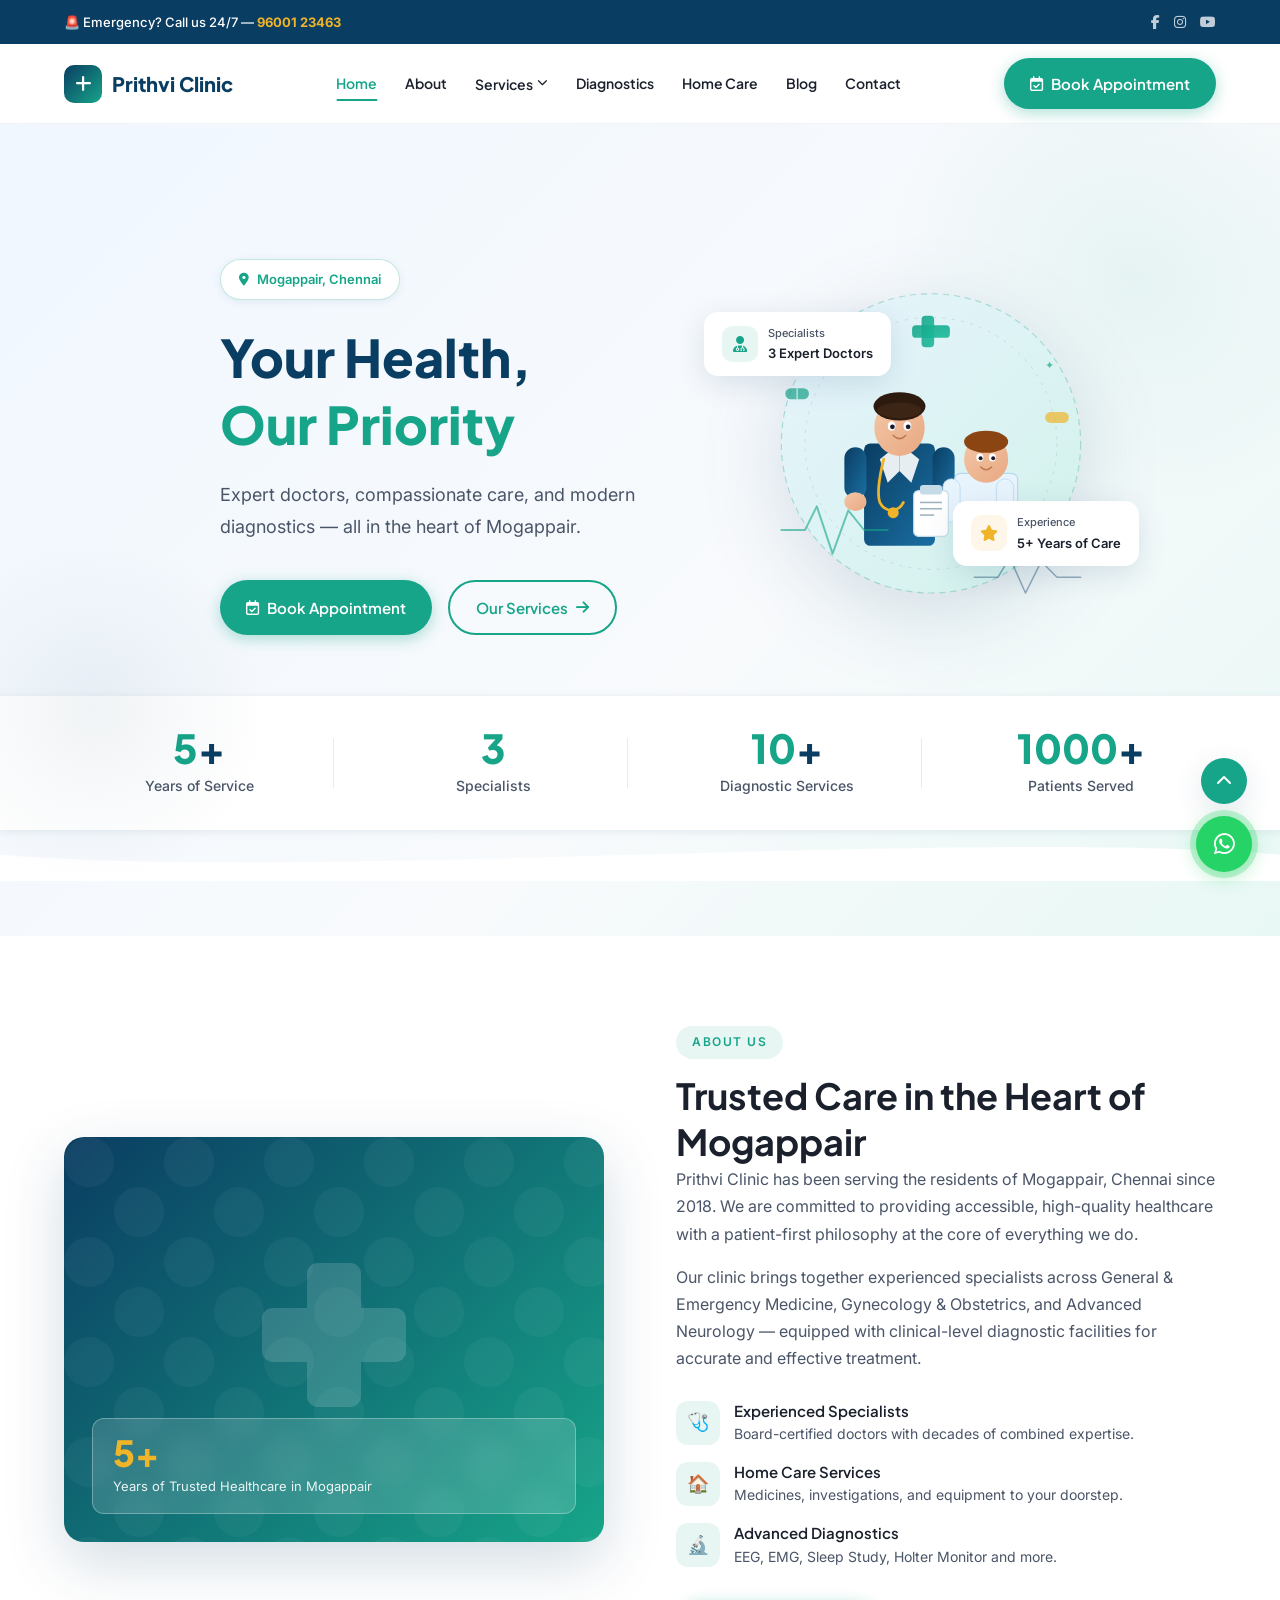
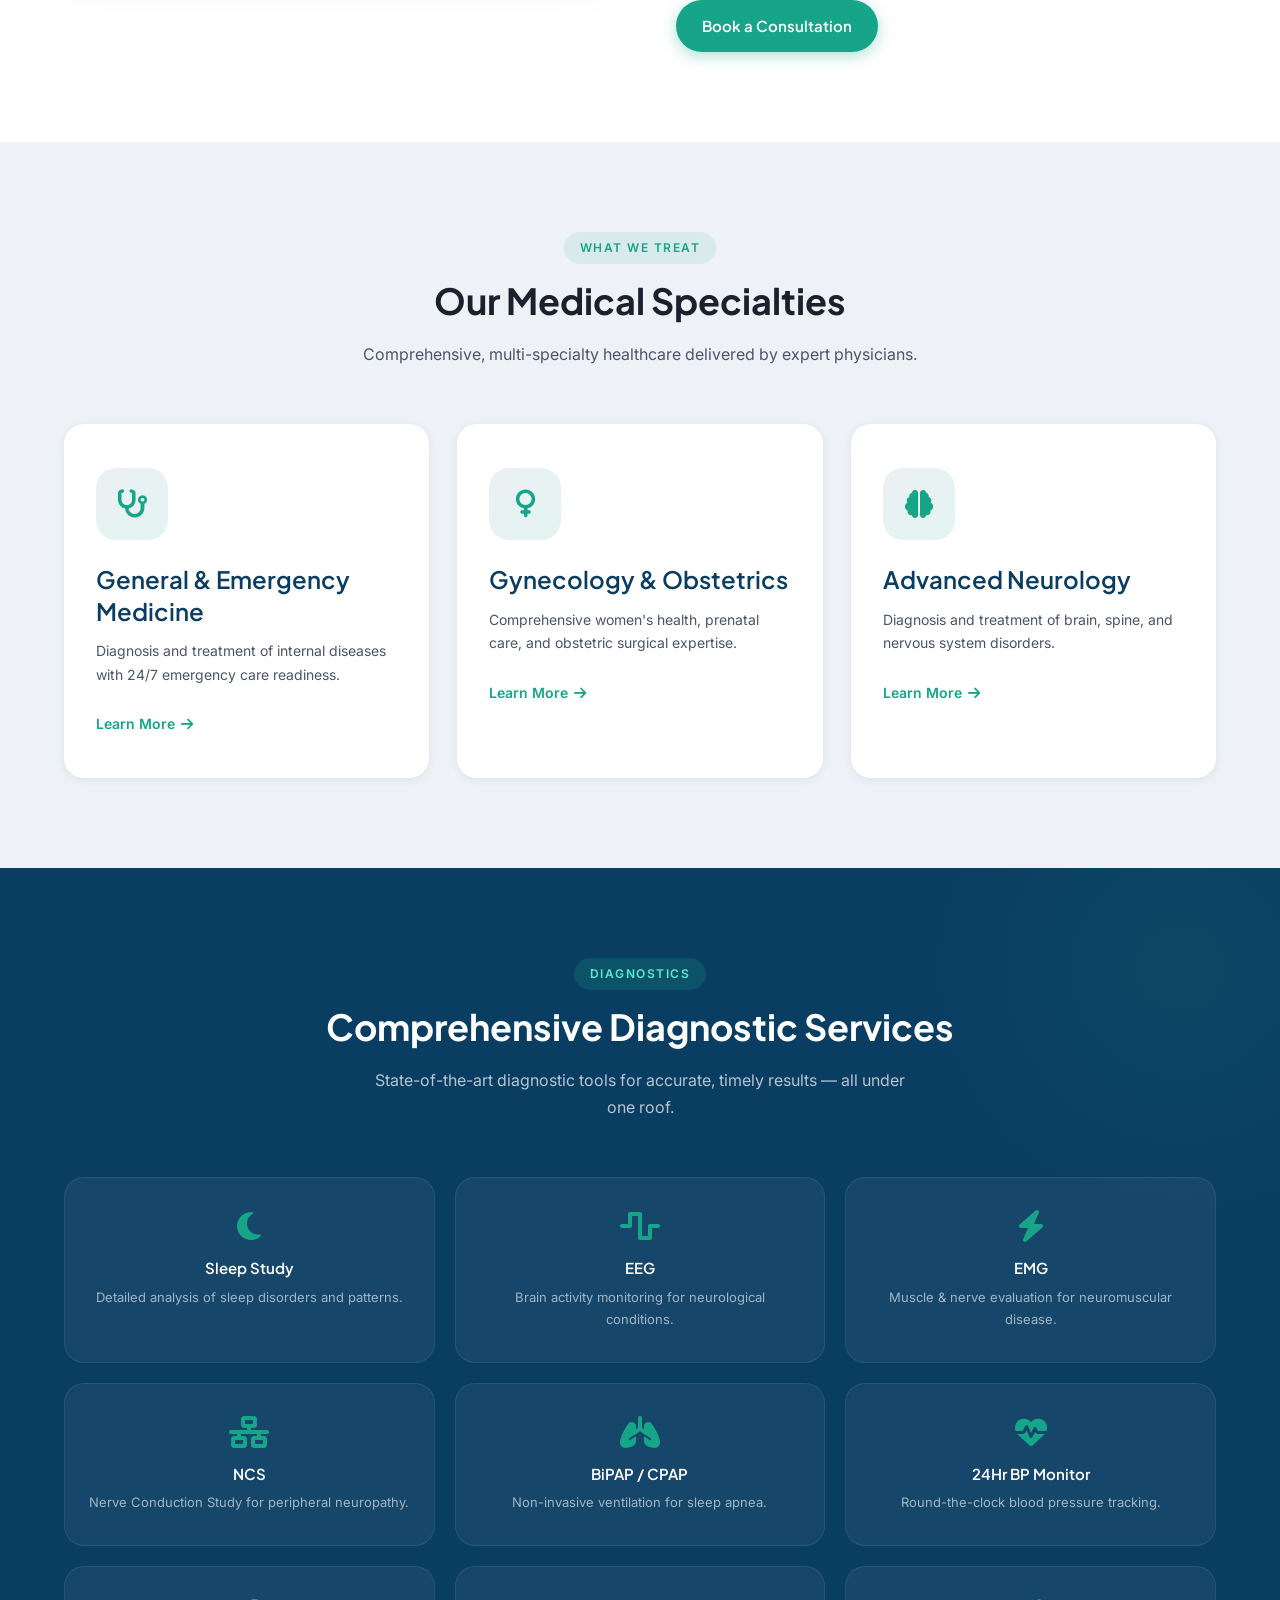
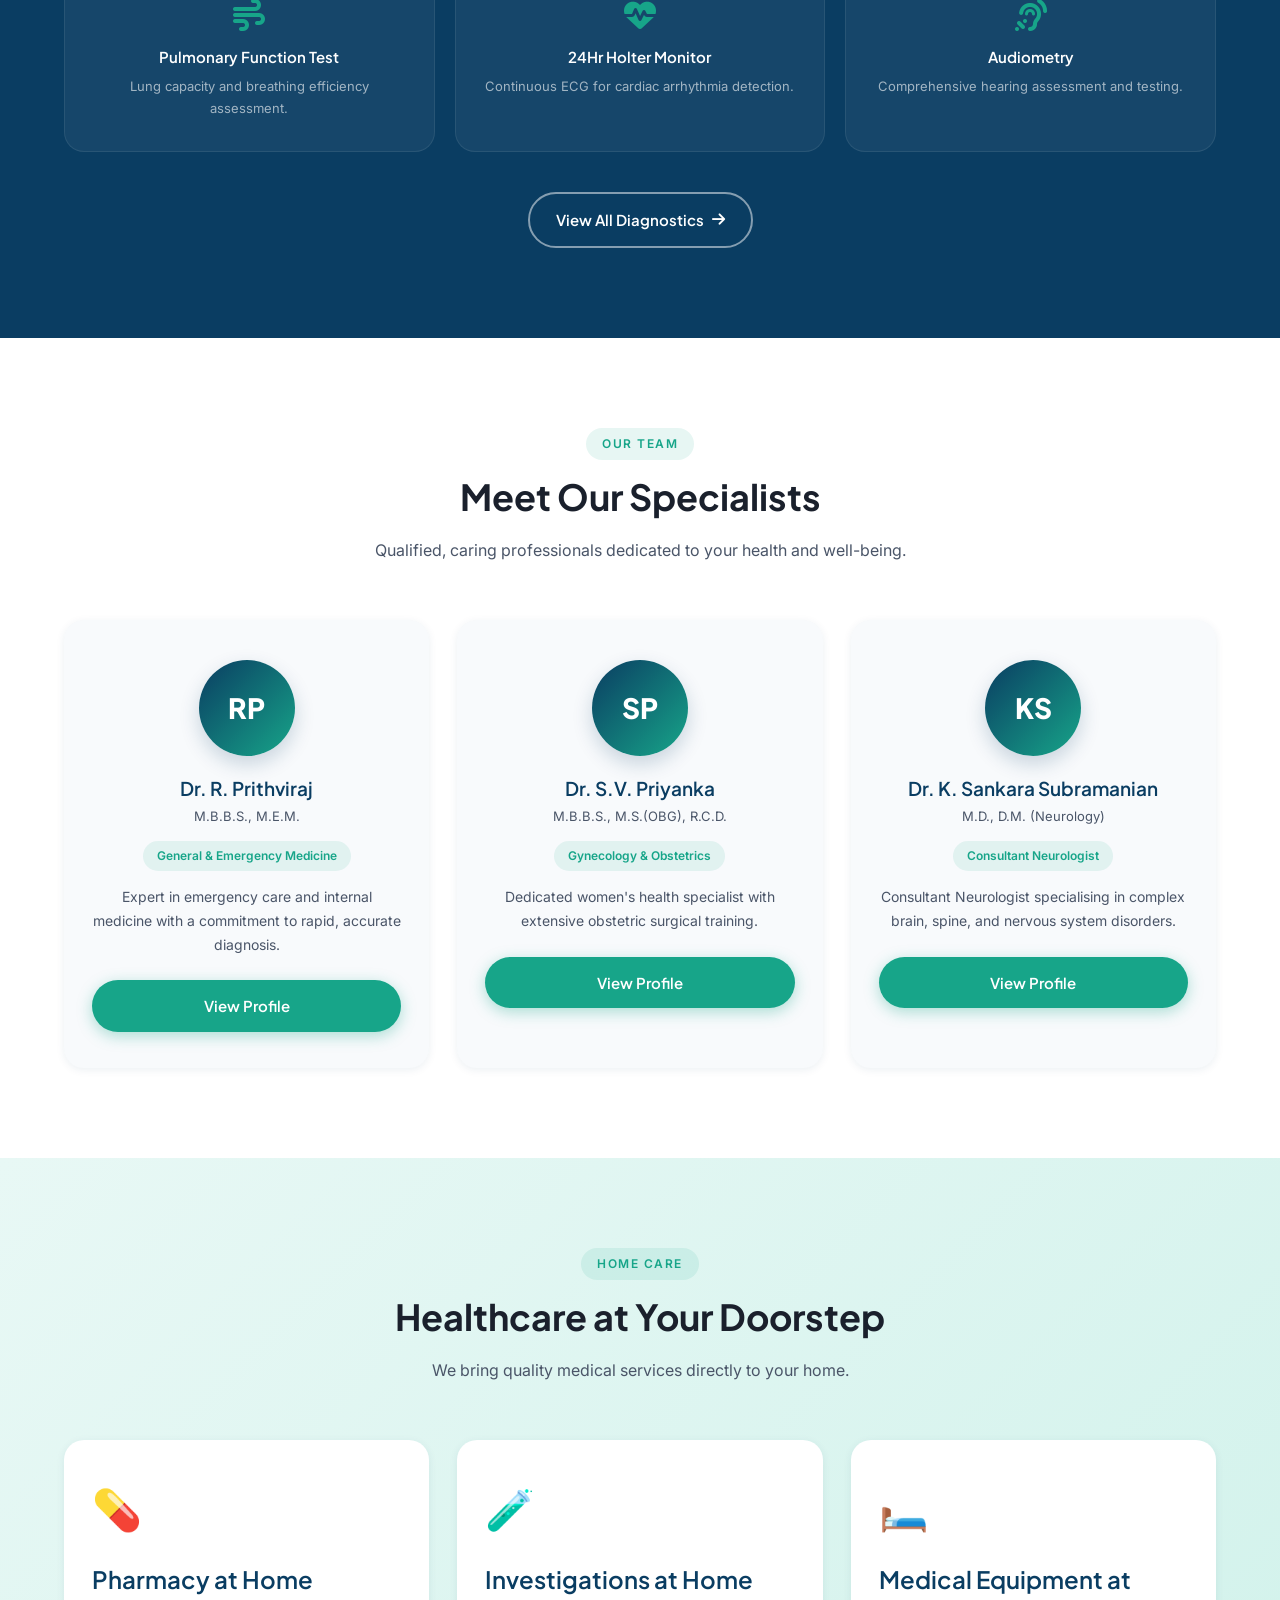
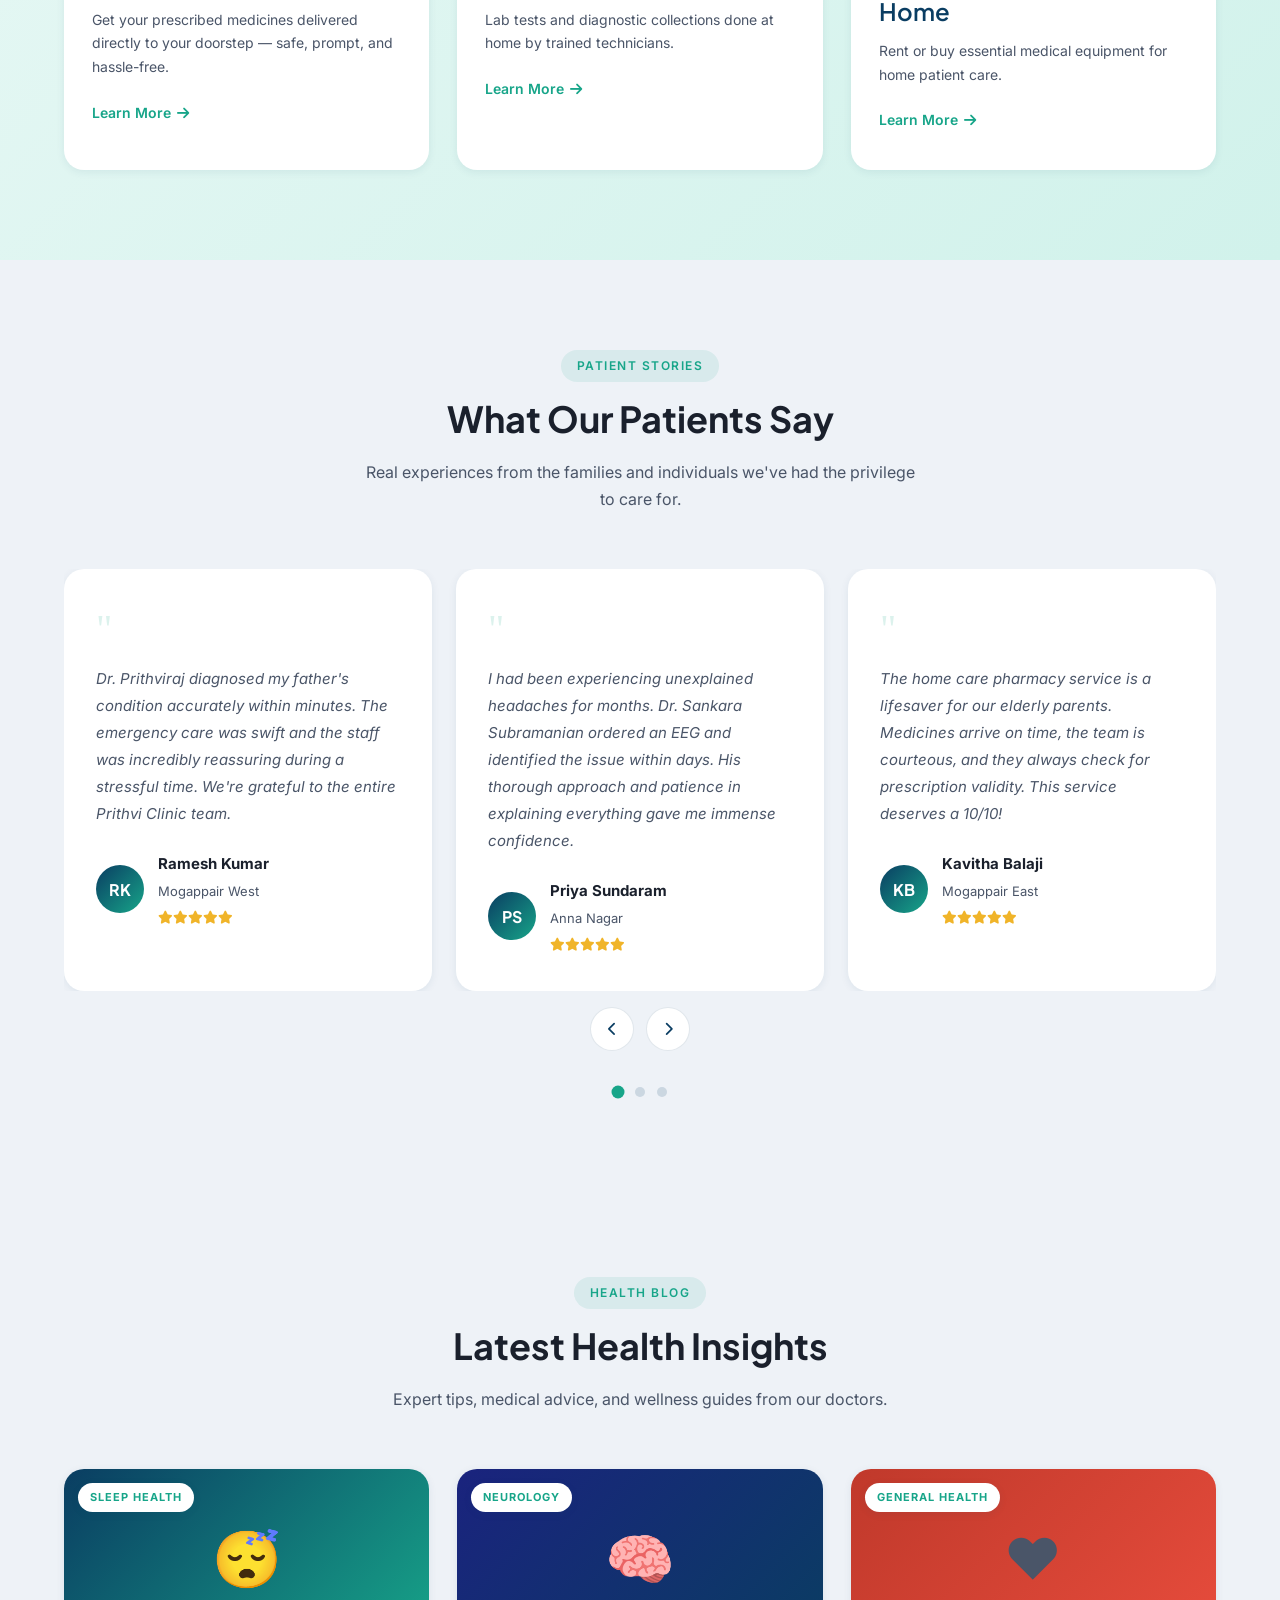
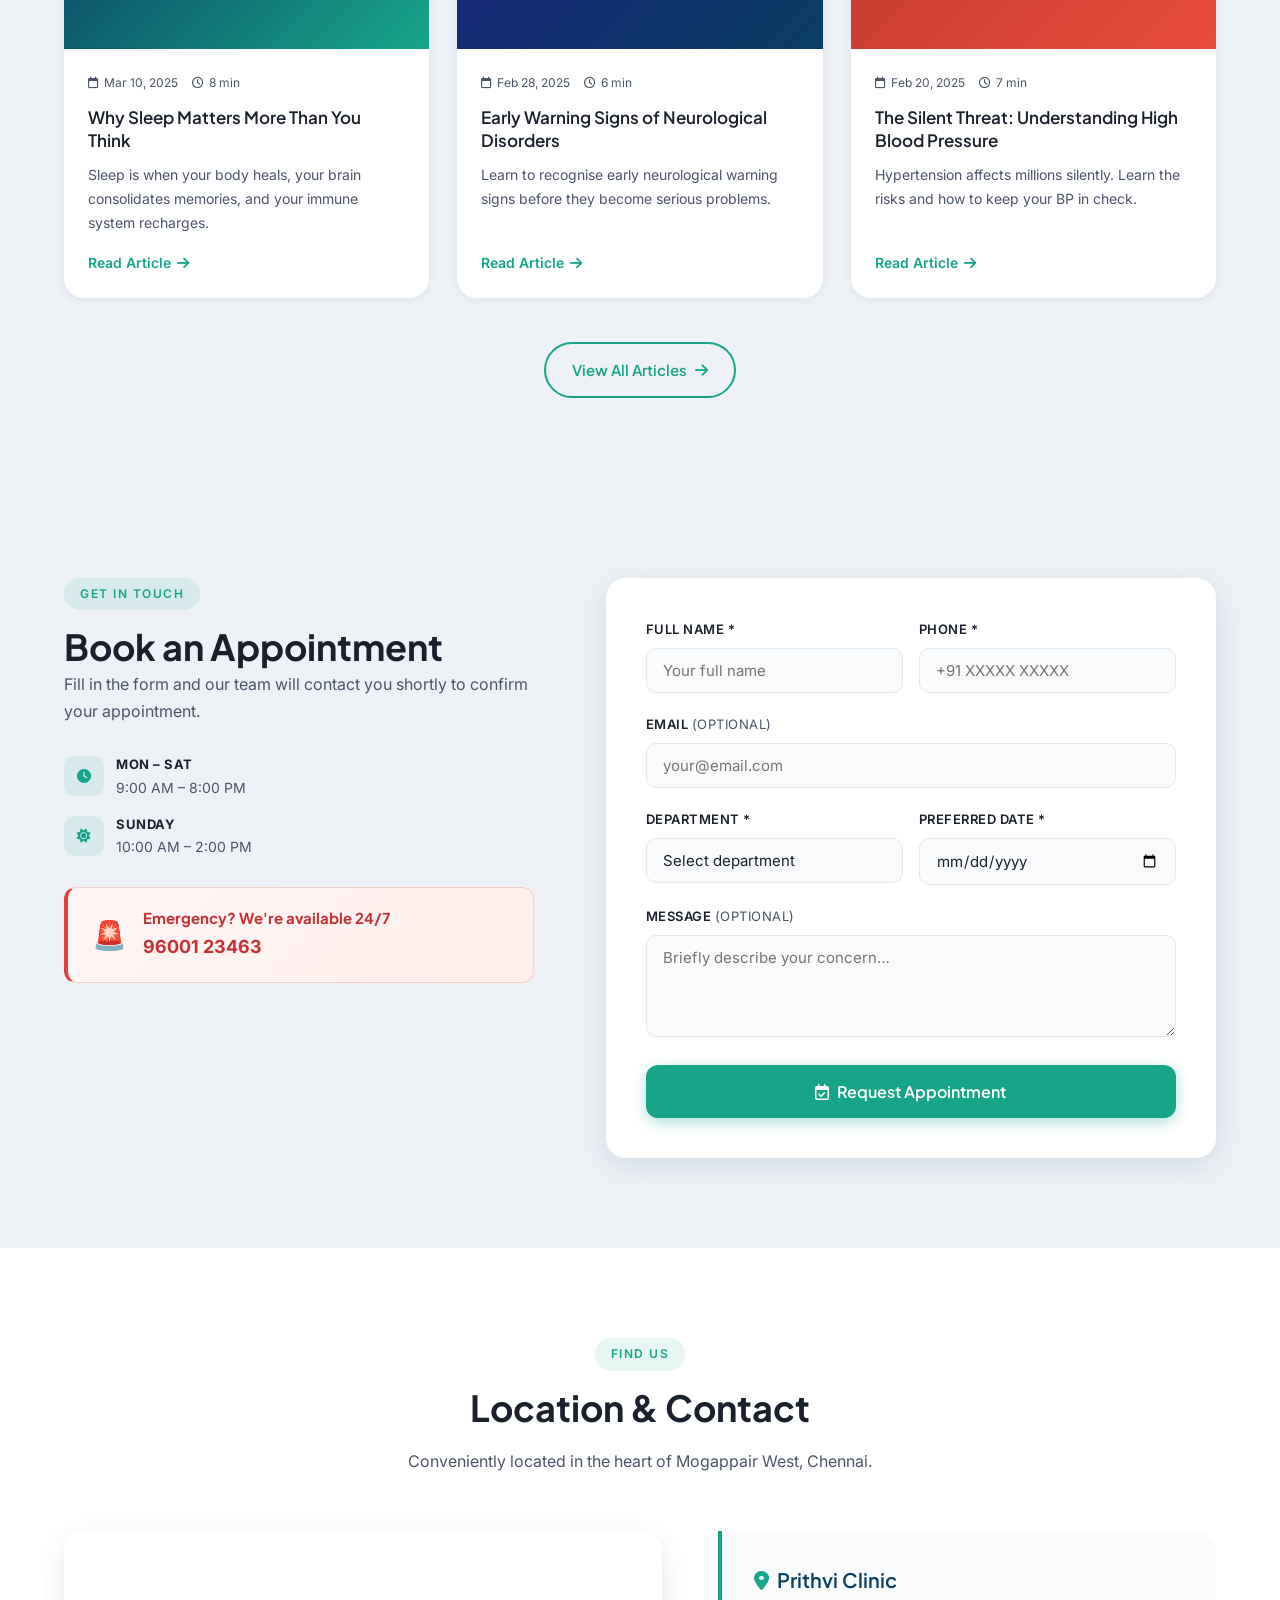
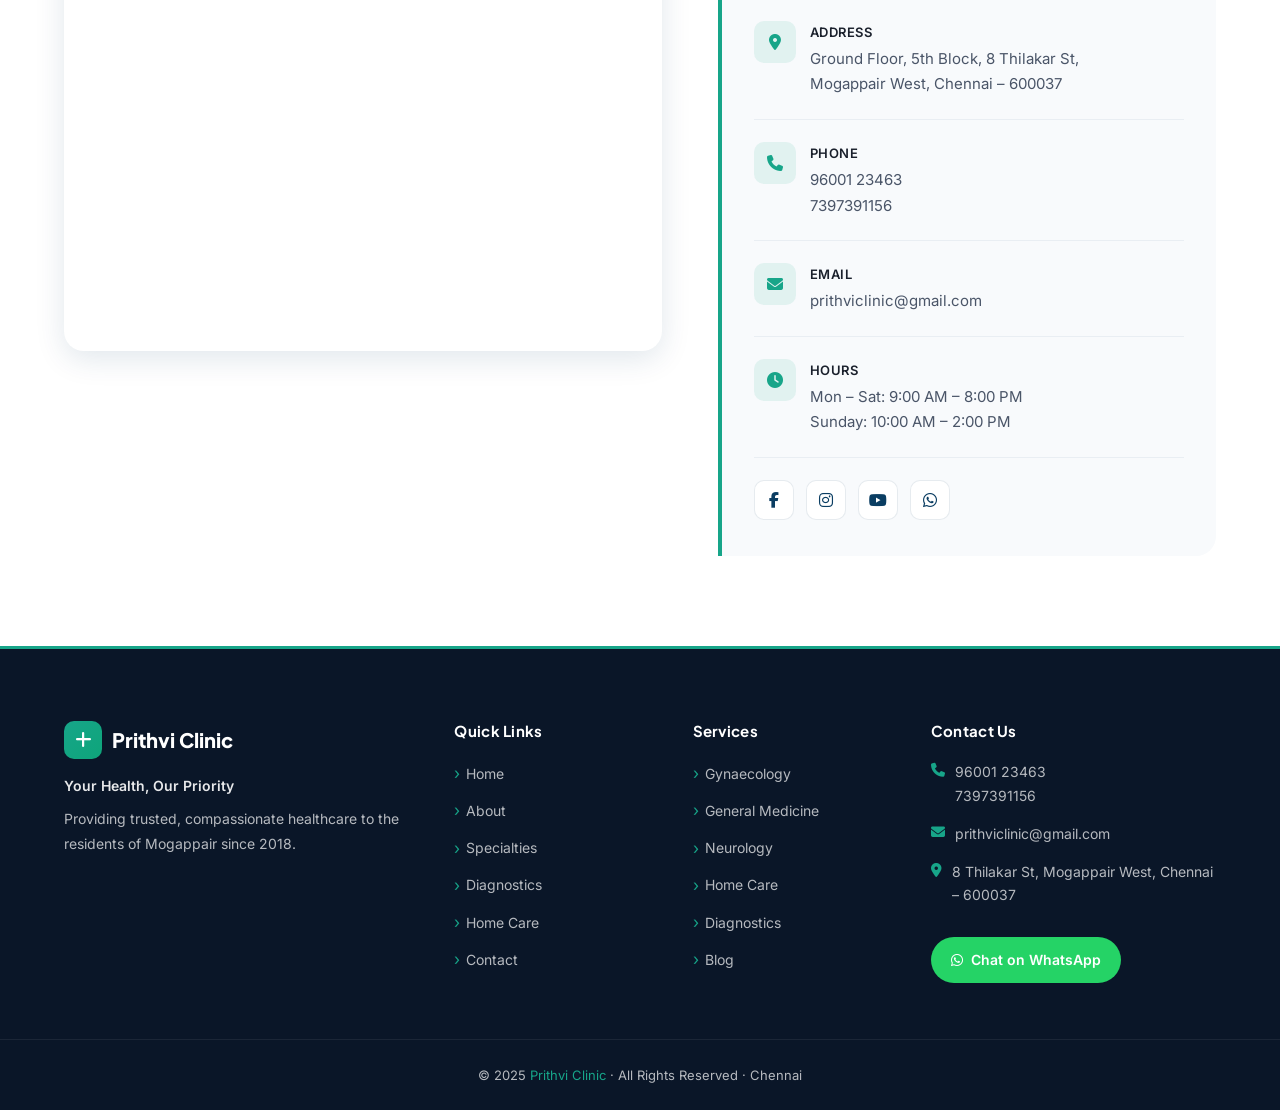
==== commit 7104ef93: "Add multi-page website: service pages, blog, diagnostics, homecare, testimonials" ====
--- a/index.html
+++ b/index.html
@@ -9,2013 +9,808 @@
   <meta property="og:title" content="Prithvi Clinic" />
   <meta property="og:description" content="Your Health, Our Priority — Expert care in Mogappair, Chennai" />
   <link rel="canonical" href="https://prithviclinic.com" />
-
-  <!-- Google Fonts -->
   <link rel="preconnect" href="https://fonts.googleapis.com" />
   <link rel="preconnect" href="https://fonts.gstatic.com" crossorigin />
   <link href="https://fonts.googleapis.com/css2?family=Plus+Jakarta+Sans:wght@400;500;600;700;800&family=Inter:wght@400;500;600&display=swap" rel="stylesheet" />
-
-  <!-- Font Awesome -->
   <link rel="stylesheet" href="https://cdnjs.cloudflare.com/ajax/libs/font-awesome/6.5.1/css/all.min.css" />
-
+  <link rel="stylesheet" href="css/styles.css" />
   <style>
-    /* ============================================================
-       CSS CUSTOM PROPERTIES
-    ============================================================ */
-    :root {
-      --primary:    #0A3D62;
-      --secondary:  #17A589;
-      --accent:     #F0B429;
-      --bg:         #F8FAFC;
-      --bg-alt:     #EEF2F7;
-      --text-dark:  #1A202C;
-      --text-body:  #4A5568;
-      --white:      #FFFFFF;
-      --dark-footer:#0A1628;
-      --shadow-sm:  0 2px 8px rgba(10,61,98,0.08);
-      --shadow-md:  0 8px 30px rgba(10,61,98,0.12);
-      --shadow-lg:  0 20px 60px rgba(10,61,98,0.18);
-      --radius:     12px;
-      --radius-lg:  20px;
-      --transition: all 0.3s ease;
-    }
-
-    /* ============================================================
-       RESET & BASE
-    ============================================================ */
-    *, *::before, *::after { box-sizing: border-box; margin: 0; padding: 0; }
-    html { scroll-behavior: smooth; font-size: 16px; }
-    body {
-      font-family: 'Inter', sans-serif;
-      font-size: 16px;
-      line-height: 1.7;
-      color: var(--text-body);
-      background: var(--bg);
-      overflow-x: hidden;
-    }
-    h1, h2, h3, h4, h5, h6 {
-      font-family: 'Plus Jakarta Sans', sans-serif;
-      color: var(--text-dark);
-      line-height: 1.3;
-    }
-    h1 { font-size: clamp(36px, 5vw, 52px); font-weight: 800; }
-    h2 { font-size: clamp(26px, 3.5vw, 36px); font-weight: 700; }
-    h3 { font-size: clamp(18px, 2.5vw, 24px); font-weight: 600; }
-    a { text-decoration: none; color: inherit; }
-    img { max-width: 100%; display: block; }
-    ul { list-style: none; }
-    button { cursor: pointer; border: none; outline: none; font-family: inherit; }
-    input, select, textarea { font-family: inherit; }
-    section { padding: 90px 0; }
-
-    .container {
-      max-width: 1200px;
-      margin: 0 auto;
-      padding: 0 24px;
-    }
-
-    /* Buttons */
-    .btn {
-      display: inline-flex;
-      align-items: center;
-      gap: 8px;
-      padding: 14px 28px;
-      border-radius: 50px;
-      font-family: 'Plus Jakarta Sans', sans-serif;
-      font-weight: 600;
-      font-size: 15px;
-      transition: var(--transition);
-      cursor: pointer;
-    }
-    .btn-primary {
-      background: var(--secondary);
-      color: var(--white);
-      box-shadow: 0 4px 15px rgba(23,165,137,0.35);
-    }
-    .btn-primary:hover {
-      background: #13967a;
-      transform: translateY(-2px);
-      box-shadow: 0 8px 25px rgba(23,165,137,0.45);
-    }
-    .btn-outline {
-      background: transparent;
-      color: var(--secondary);
-      border: 2px solid var(--secondary);
-    }
-    .btn-outline:hover {
-      background: var(--secondary);
-      color: var(--white);
-      transform: translateY(-2px);
-    }
-    .btn-accent {
-      background: var(--accent);
-      color: var(--text-dark);
-      box-shadow: 0 4px 15px rgba(240,180,41,0.35);
-    }
-    .btn-accent:hover {
-      background: #d9a020;
-      transform: translateY(-2px);
-    }
-
-    /* Section Labels */
-    .section-label {
-      display: inline-block;
-      background: rgba(23,165,137,0.1);
-      color: var(--secondary);
-      font-size: 13px;
-      font-weight: 600;
-      letter-spacing: 1.5px;
-      text-transform: uppercase;
-      padding: 6px 16px;
-      border-radius: 50px;
-      margin-bottom: 16px;
-    }
-    .section-header {
-      text-align: center;
-      margin-bottom: 56px;
-    }
-    .section-header p {
-      max-width: 540px;
-      margin: 16px auto 0;
-      color: var(--text-body);
-    }
-
-    /* Scroll Animations */
-    .reveal {
-      opacity: 0;
-      transform: translateY(40px);
-      transition: opacity 0.7s ease, transform 0.7s ease;
-    }
-    .reveal.visible {
-      opacity: 1;
-      transform: translateY(0);
-    }
-    .reveal-delay-1 { transition-delay: 0.1s; }
-    .reveal-delay-2 { transition-delay: 0.2s; }
-    .reveal-delay-3 { transition-delay: 0.3s; }
-    .reveal-delay-4 { transition-delay: 0.4s; }
-
-    /* ============================================================
-       1. EMERGENCY BAR
-    ============================================================ */
-    #emergency-bar {
-      background: var(--primary);
-      color: var(--white);
-      padding: 10px 0;
-      font-size: 13px;
-      font-weight: 500;
-      position: relative;
-      z-index: 1001;
-    }
-    #emergency-bar .container {
-      display: flex;
-      align-items: center;
-      justify-content: space-between;
-      gap: 16px;
-      flex-wrap: wrap;
-    }
-    #emergency-bar .emergency-text a {
-      color: var(--accent);
-      font-weight: 700;
-    }
-    #emergency-bar .social-icons {
-      display: flex;
-      gap: 14px;
-    }
-    #emergency-bar .social-icons a {
-      color: rgba(255,255,255,0.75);
-      font-size: 14px;
-      transition: var(--transition);
-    }
-    #emergency-bar .social-icons a:hover { color: var(--white); }
-
-    /* ============================================================
-       2. NAVBAR
-    ============================================================ */
-    #navbar {
-      position: sticky;
-      top: 0;
-      z-index: 1000;
-      background: rgba(255,255,255,0.85);
-      backdrop-filter: blur(12px);
-      -webkit-backdrop-filter: blur(12px);
-      border-bottom: 1px solid rgba(10,61,98,0.06);
-      transition: var(--transition);
-    }
-    #navbar.scrolled {
-      background: rgba(255,255,255,0.97);
-      box-shadow: var(--shadow-md);
-    }
-    #navbar .container {
-      display: flex;
-      align-items: center;
-      justify-content: space-between;
-      padding-top: 16px;
-      padding-bottom: 16px;
-      gap: 24px;
-    }
-    .nav-logo {
-      display: flex;
-      align-items: center;
-      gap: 10px;
-      font-family: 'Plus Jakarta Sans', sans-serif;
-      font-size: 20px;
-      font-weight: 800;
-      color: var(--primary);
-      white-space: nowrap;
-    }
-    .nav-logo .logo-icon {
-      width: 38px;
-      height: 38px;
-      background: linear-gradient(135deg, var(--primary), var(--secondary));
-      border-radius: 10px;
-      display: flex;
-      align-items: center;
-      justify-content: center;
-      color: var(--white);
-      font-size: 18px;
-      flex-shrink: 0;
-    }
-    .nav-links {
-      display: flex;
-      align-items: center;
-      gap: 6px;
-    }
-    .nav-links a {
-      font-family: 'Plus Jakarta Sans', sans-serif;
-      font-size: 14px;
-      font-weight: 600;
-      color: var(--text-dark);
-      padding: 8px 14px;
-      border-radius: 8px;
-      position: relative;
-      transition: var(--transition);
-      white-space: nowrap;
-    }
-    .nav-links a::after {
-      content: '';
-      position: absolute;
-      bottom: 2px;
-      left: 50%;
-      transform: translateX(-50%);
-      width: 0;
-      height: 2px;
-      background: var(--secondary);
-      border-radius: 2px;
-      transition: var(--transition);
-    }
-    .nav-links a:hover, .nav-links a.active {
-      color: var(--secondary);
-    }
-    .nav-links a:hover::after, .nav-links a.active::after {
-      width: calc(100% - 28px);
-    }
-    .nav-cta { flex-shrink: 0; }
-    .hamburger {
-      display: none;
-      flex-direction: column;
-      gap: 5px;
-      cursor: pointer;
-      padding: 8px;
-      border-radius: 8px;
-      background: none;
-      transition: var(--transition);
-    }
-    .hamburger span {
-      display: block;
-      width: 24px;
-      height: 2.5px;
-      background: var(--primary);
-      border-radius: 2px;
-      transition: var(--transition);
-    }
-    .hamburger.active span:nth-child(1) { transform: translateY(7.5px) rotate(45deg); }
-    .hamburger.active span:nth-child(2) { opacity: 0; }
-    .hamburger.active span:nth-child(3) { transform: translateY(-7.5px) rotate(-45deg); }
-
-    /* Mobile Nav Overlay */
-    .mobile-nav {
-      display: none;
-      position: fixed;
-      inset: 0;
-      background: var(--primary);
-      z-index: 999;
-      flex-direction: column;
-      align-items: center;
-      justify-content: center;
-      gap: 12px;
-      opacity: 0;
-      transition: opacity 0.3s ease;
-    }
-    .mobile-nav.open {
-      display: flex;
-      opacity: 1;
-    }
-    .mobile-nav a {
-      font-family: 'Plus Jakarta Sans', sans-serif;
-      font-size: 24px;
-      font-weight: 700;
-      color: var(--white);
-      padding: 12px 24px;
-      border-radius: 12px;
-      transition: var(--transition);
-    }
-    .mobile-nav a:hover { background: rgba(255,255,255,0.1); color: var(--accent); }
-    .mobile-nav .mobile-nav-cta { margin-top: 16px; }
-
-    /* ============================================================
-       3. HERO SECTION
-    ============================================================ */
+    /* ── Hero ─────────────────────────────────────────────── */
     #hero {
       min-height: calc(100vh - 88px);
-      background: linear-gradient(135deg, #f0f7ff 0%, var(--bg) 60%, #e8f8f5 100%);
-      display: flex;
-      flex-direction: column;
-      justify-content: center;
-      padding: 80px 0 0;
-      position: relative;
-      overflow: hidden;
+      background: linear-gradient(135deg,#f0f7ff 0%,var(--bg) 60%,#e8f8f5 100%);
+      display: flex; flex-direction: column; justify-content: center;
+      padding: 80px 0 0; position: relative; overflow: hidden;
     }
-    #hero::before {
-      content: '';
-      position: absolute;
-      top: -100px;
-      right: -100px;
-      width: 500px;
-      height: 500px;
-      background: radial-gradient(circle, rgba(23,165,137,0.08) 0%, transparent 70%);
-      border-radius: 50%;
+    #hero::before { content:''; position:absolute; top:-100px; right:-100px; width:500px; height:500px; background:radial-gradient(circle,rgba(23,165,137,.08) 0%,transparent 70%); border-radius:50%; }
+    #hero::after  { content:''; position:absolute; bottom:50px; left:-80px; width:350px; height:350px; background:radial-gradient(circle,rgba(10,61,98,.06) 0%,transparent 70%); border-radius:50%; }
+    .hero-inner { display:grid; grid-template-columns:55% 45%; align-items:center; gap:60px; position:relative; z-index:1; }
+    .hero-badge { display:inline-flex; align-items:center; gap:8px; background:var(--white); border:1px solid rgba(23,165,137,.25); border-radius:50px; padding:8px 18px; font-size:13px; font-weight:600; color:var(--secondary); margin-bottom:24px; box-shadow:var(--shadow-sm); }
+    .hero-content h1 { margin-bottom:20px; color:var(--primary); }
+    .hero-content h1 span { color:var(--secondary); }
+    .hero-content p { font-size:18px; color:var(--text-body); max-width:480px; margin-bottom:36px; line-height:1.8; }
+    .hero-buttons { display:flex; gap:16px; flex-wrap:wrap; }
+    .hero-visual { display:flex; align-items:center; justify-content:center; position:relative; }
+    .hero-svg-wrap { width:100%; max-width:480px; position:relative; }
+    .hero-svg-wrap svg { width:100%; height:auto; filter:drop-shadow(0 20px 40px rgba(10,61,98,.15)); }
+    .floating-card { position:absolute; background:var(--white); border-radius:14px; padding:12px 18px; box-shadow:var(--shadow-md); display:flex; align-items:center; gap:10px; font-size:13px; font-weight:600; color:var(--text-dark); animation:floatCard 4s ease-in-out infinite; }
+    .floating-card .fc-icon { width:36px; height:36px; border-radius:10px; display:flex; align-items:center; justify-content:center; font-size:16px; flex-shrink:0; }
+    .floating-card.card-1 { top:10%; left:-10%; animation-delay:0s; }
+    .floating-card.card-2 { bottom:15%; right:-5%; animation-delay:2s; }
+    @keyframes floatCard { 0%,100%{transform:translateY(0)} 50%{transform:translateY(-10px)} }
+
+    /* ── Stats Bar ────────────────────────────────────────── */
+    .stats-bar { background:var(--white); border-top:1px solid rgba(10,61,98,.06); margin-top:60px; padding:32px 0; box-shadow:var(--shadow-sm); }
+    .stats-grid { display:grid; grid-template-columns:repeat(4,1fr); gap:24px; text-align:center; }
+    .stat-item { position:relative; }
+    .stat-item:not(:last-child)::after { content:''; position:absolute; right:0; top:50%; transform:translateY(-50%); width:1px; height:50px; background:rgba(10,61,98,.1); }
+    .stat-number { font-family:'Plus Jakarta Sans',sans-serif; font-size:40px; font-weight:800; color:var(--primary); line-height:1; margin-bottom:6px; }
+    .stat-number span { color:var(--secondary); }
+    .stat-label { font-size:14px; font-weight:500; color:var(--text-body); }
+    .wave-divider { display:block; width:100%; line-height:0; margin-top:-2px; }
+
+    /* ── About ────────────────────────────────────────────── */
+    #about { background:var(--white); }
+    .about-grid { display:grid; grid-template-columns:1fr 1fr; gap:72px; align-items:center; }
+    .about-image-wrap { aspect-ratio:4/3; background:linear-gradient(135deg,var(--primary) 0%,var(--secondary) 100%); border-radius:var(--radius-lg); position:relative; overflow:hidden; box-shadow:var(--shadow-lg); }
+    .about-image-wrap::before { content:''; position:absolute; inset:0; background:url("data:image/svg+xml,%3Csvg width='100' height='100' viewBox='0 0 100 100' xmlns='http://www.w3.org/2000/svg'%3E%3Cg fill='%23ffffff' fill-opacity='0.04'%3E%3Ccircle cx='25' cy='25' r='25'/%3E%3Ccircle cx='75' cy='75' r='25'/%3E%3C/g%3E%3C/svg%3E") repeat; }
+    .about-cross { position:absolute; top:50%; left:50%; transform:translate(-50%,-50%); opacity:.15; }
+    .about-cross svg { width:180px; height:180px; }
+    .about-overlay-text { position:absolute; bottom:28px; left:28px; right:28px; }
+    .about-overlay-badge { background:rgba(255,255,255,.15); backdrop-filter:blur(8px); border:1px solid rgba(255,255,255,.3); border-radius:12px; padding:16px 20px; color:var(--white); }
+    .about-overlay-badge .aob-number { font-family:'Plus Jakarta Sans',sans-serif; font-size:36px; font-weight:800; color:var(--accent); line-height:1; }
+    .about-overlay-badge .aob-text { font-size:13px; opacity:.9; margin-top:4px; }
+    .about-content p { margin-bottom:16px; }
+    .about-features { margin:28px 0 32px; display:flex; flex-direction:column; gap:16px; }
+    .about-feature { display:flex; align-items:flex-start; gap:14px; }
+    .about-feature .af-icon { width:44px; height:44px; background:rgba(23,165,137,.1); border-radius:12px; display:flex; align-items:center; justify-content:center; font-size:18px; flex-shrink:0; }
+    .about-feature .af-text h4 { font-size:15px; font-weight:600; color:var(--text-dark); margin-bottom:2px; }
+    .about-feature .af-text p { font-size:14px; margin:0; }
+
+    /* ── Specialties ──────────────────────────────────────── */
+    #specialties { background:var(--bg-alt); }
+    .specialties-grid { display:grid; grid-template-columns:repeat(3,1fr); gap:28px; }
+    .specialty-card { background:var(--white); border-radius:var(--radius-lg); padding:40px 32px; box-shadow:var(--shadow-sm); border-top:4px solid transparent; transition:var(--transition); }
+    .specialty-card:hover { transform:translateY(-8px); box-shadow:var(--shadow-lg); border-top-color:var(--secondary); }
+    .specialty-icon { width:72px; height:72px; background:linear-gradient(135deg,rgba(10,61,98,.08),rgba(23,165,137,.12)); border-radius:var(--radius-lg); display:flex; align-items:center; justify-content:center; font-size:28px; color:var(--secondary); margin-bottom:24px; transition:var(--transition); }
+    .specialty-card:hover .specialty-icon { background:linear-gradient(135deg,var(--primary),var(--secondary)); color:var(--white); }
+    .specialty-card h3 { margin-bottom:12px; color:var(--primary); }
+    .specialty-card p { font-size:14px; margin-bottom:24px; }
+    .specialty-card .learn-more { color:var(--secondary); font-weight:600; font-size:14px; display:inline-flex; align-items:center; gap:6px; transition:var(--transition); }
+    .specialty-card .learn-more:hover { gap:10px; }
+
+    /* ── Diagnostics ──────────────────────────────────────── */
+    #diagnostics { background:var(--primary); position:relative; overflow:hidden; }
+    #diagnostics::before { content:''; position:absolute; top:-200px; right:-200px; width:600px; height:600px; background:radial-gradient(circle,rgba(23,165,137,.1) 0%,transparent 60%); border-radius:50%; }
+    #diagnostics .section-header h2 { color:var(--white); }
+    #diagnostics .section-header p { color:rgba(255,255,255,.7); }
+    .diagnostics-grid { display:grid; grid-template-columns:repeat(3,1fr); gap:20px; position:relative; z-index:1; }
+    .diagnostic-tile { background:rgba(255,255,255,.05); border:1px solid rgba(255,255,255,.08); border-radius:var(--radius-lg); padding:32px 24px; text-align:center; transition:var(--transition); }
+    .diagnostic-tile:hover { background:rgba(255,255,255,.09); border-color:var(--secondary); box-shadow:0 0 25px rgba(23,165,137,.25); transform:scale(1.03); }
+    .diagnostic-tile .dt-icon { font-size:32px; color:var(--secondary); margin-bottom:16px; display:block; }
+    .diagnostic-tile h4 { font-size:15px; font-weight:600; color:var(--white); margin-bottom:8px; }
+    .diagnostic-tile p { font-size:13px; color:rgba(255,255,255,.6); }
+
+    /* ── Doctors ──────────────────────────────────────────── */
+    #doctors { background:var(--white); }
+    .doctors-grid { display:grid; grid-template-columns:repeat(3,1fr); gap:28px; }
+    .doctor-card { background:var(--bg); border-radius:var(--radius-lg); padding:36px 28px; text-align:center; box-shadow:var(--shadow-sm); border-top:4px solid transparent; transition:var(--transition); }
+    .doctor-card:hover { transform:translateY(-8px); box-shadow:var(--shadow-lg); border-top-color:var(--secondary); background:var(--white); }
+    .doctor-avatar { width:96px; height:96px; border-radius:50%; background:linear-gradient(135deg,var(--primary),var(--secondary)); display:flex; align-items:center; justify-content:center; font-family:'Plus Jakarta Sans',sans-serif; font-size:28px; font-weight:800; color:var(--white); margin:0 auto 20px; box-shadow:0 8px 20px rgba(10,61,98,.2); }
+    .doctor-card h3 { font-size:19px; color:var(--primary); margin-bottom:4px; }
+    .doctor-quals { font-size:13px; color:var(--text-body); margin-bottom:14px; }
+    .doctor-badge { display:inline-block; background:rgba(23,165,137,.1); color:var(--secondary); font-size:12px; font-weight:600; padding:5px 14px; border-radius:50px; margin-bottom:14px; }
+    .doctor-desc { font-size:14px; color:var(--text-body); margin-bottom:24px; }
+
+    /* ── Home Care ────────────────────────────────────────── */
+    #homecare-home { background:linear-gradient(135deg,#E8F8F5 0%,#D1F2EB 100%); }
+    .homecare-grid-home { display:grid; grid-template-columns:repeat(3,1fr); gap:28px; }
+    .homecare-card-home { background:var(--white); border-radius:var(--radius-lg); padding:36px 28px; box-shadow:var(--shadow-sm); transition:var(--transition); }
+    .homecare-card-home:hover { transform:translateY(-8px); box-shadow:var(--shadow-md); }
+    .homecare-icon-home { font-size:40px; margin-bottom:20px; display:block; }
+    .homecare-card-home h3 { color:var(--primary); margin-bottom:12px; }
+    .homecare-card-home p { font-size:14px; margin-bottom:20px; }
+    .homecare-card-home .learn-more { color:var(--secondary); font-weight:600; font-size:14px; display:inline-flex; align-items:center; gap:6px; transition:var(--transition); }
+    .homecare-card-home .learn-more:hover { gap:10px; }
+
+    /* ── Appointment ──────────────────────────────────────── */
+    #appointment { background:var(--bg-alt); }
+    .appointment-grid { display:grid; grid-template-columns:1fr 1.3fr; gap:72px; align-items:start; }
+    .emergency-alert { background:linear-gradient(135deg,#fff5f5,#fff0eb); border:1px solid rgba(229,62,62,.2); border-left:4px solid #e53e3e; border-radius:var(--radius); padding:20px 24px; display:flex; align-items:center; gap:16px; }
+    .emergency-alert .ea-icon { font-size:28px; flex-shrink:0; }
+    .emergency-alert h4 { font-size:15px; color:#c53030; margin-bottom:4px; }
+    .emergency-alert a { color:#c53030; font-weight:700; font-size:18px; }
+    .form-card { background:var(--white); border-radius:var(--radius-lg); padding:40px; box-shadow:var(--shadow-md); }
+    .form-row { display:grid; grid-template-columns:1fr 1fr; gap:16px; }
+    .form-group { margin-bottom:20px; }
+    .form-group label { display:block; font-size:13px; font-weight:600; color:var(--text-dark); margin-bottom:8px; text-transform:uppercase; letter-spacing:.5px; }
+    .form-group input,.form-group select,.form-group textarea { width:100%; padding:12px 16px; border:1.5px solid #e2e8f0; border-radius:10px; font-size:15px; color:var(--text-dark); background:var(--bg); transition:var(--transition); appearance:none; }
+    .form-group input:focus,.form-group select:focus,.form-group textarea:focus { outline:none; border-color:var(--secondary); background:var(--white); box-shadow:0 0 0 3px rgba(23,165,137,.1); }
+    .form-group textarea { resize:vertical; min-height:100px; }
+    .form-group.hidden { display:none; }
+    .form-success { display:none; text-align:center; padding:40px 24px; }
+    .form-success .fs-icon { width:72px; height:72px; background:rgba(23,165,137,.1); border-radius:50%; display:flex; align-items:center; justify-content:center; font-size:30px; color:var(--secondary); margin:0 auto 20px; }
+    .form-success h3 { color:var(--primary); margin-bottom:12px; }
+
+    /* ── Contact ──────────────────────────────────────────── */
+    #contact { background:var(--white); }
+    .contact-grid { display:grid; grid-template-columns:1.2fr 1fr; gap:56px; align-items:start; }
+    .map-wrap { border-radius:var(--radius-lg); overflow:hidden; box-shadow:var(--shadow-md); height:420px; }
+    .map-wrap iframe { width:100%; height:100%; border:none; }
+    .contact-card { border-left:4px solid var(--secondary); background:var(--bg); border-radius:0 var(--radius-lg) var(--radius-lg) 0; padding:36px 32px; }
+    .contact-card h3 { color:var(--primary); margin-bottom:28px; font-size:20px; }
+    .contact-item { display:flex; align-items:flex-start; gap:14px; margin-bottom:22px; padding-bottom:22px; border-bottom:1px solid rgba(10,61,98,.06); }
+    .contact-item:last-of-type { border-bottom:none; }
+    .contact-item .ci-icon { width:42px; height:42px; background:rgba(23,165,137,.1); border-radius:10px; display:flex; align-items:center; justify-content:center; font-size:16px; color:var(--secondary); flex-shrink:0; }
+    .contact-item .ci-text strong { display:block; font-size:13px; font-weight:600; color:var(--text-dark); text-transform:uppercase; letter-spacing:.5px; margin-bottom:3px; }
+    .contact-item .ci-text span,.contact-item .ci-text a { font-size:15px; color:var(--text-body); display:block; }
+    .contact-item .ci-text a:hover { color:var(--secondary); }
+    .contact-socials { display:flex; gap:12px; margin-top:20px; }
+    .contact-socials a { width:40px; height:40px; background:var(--white); border:1.5px solid rgba(10,61,98,.1); border-radius:10px; display:flex; align-items:center; justify-content:center; font-size:16px; color:var(--primary); transition:var(--transition); }
+    .contact-socials a:hover { background:var(--secondary); color:var(--white); border-color:var(--secondary); }
+
+    /* ── Blog Preview ─────────────────────────────────────── */
+    #blog-preview { background:var(--bg-alt); }
+    .blog-preview-grid { display:grid; grid-template-columns:repeat(3,1fr); gap:28px; }
+
+    /* ── Responsive ───────────────────────────────────────── */
+    @media(max-width:900px){
+      .hero-inner,.about-grid,.appointment-grid,.contact-grid{ grid-template-columns:1fr; gap:40px; }
+      .hero-visual{ order:-1; max-width:380px; margin:0 auto; }
+      .hero-content h1,.hero-content p{ text-align:center; max-width:100%; }
+      .hero-badge{ margin:0 auto 24px; width:fit-content; display:flex; }
+      .hero-buttons{ justify-content:center; }
+      .specialties-grid,.doctors-grid,.homecare-grid-home,.blog-preview-grid{ grid-template-columns:repeat(2,1fr); }
+      .diagnostics-grid{ grid-template-columns:repeat(2,1fr); }
     }
-    #hero::after {
-      content: '';
-      position: absolute;
-      bottom: 50px;
-      left: -80px;
-      width: 350px;
-      height: 350px;
-      background: radial-gradient(circle, rgba(10,61,98,0.06) 0%, transparent 70%);
-      border-radius: 50%;
+    @media(max-width:768px){
+      section{ padding:64px 0; }
+      .specialties-grid,.doctors-grid{ grid-template-columns:1fr; }
+      .homecare-grid-home,.blog-preview-grid{ grid-template-columns:1fr; }
+      .diagnostics-grid{ grid-template-columns:1fr 1fr; }
+      .form-row{ grid-template-columns:1fr; }
+      .stats-grid{ grid-template-columns:repeat(2,1fr); }
+      .stat-item:nth-child(2)::after{ display:none; }
     }
-    .hero-inner {
-      display: grid;
-      grid-template-columns: 55% 45%;
-      align-items: center;
-      gap: 60px;
-      position: relative;
-      z-index: 1;
-    }
-    .hero-badge {
-      display: inline-flex;
-      align-items: center;
-      gap: 8px;
-      background: var(--white);
-      border: 1px solid rgba(23,165,137,0.25);
-      border-radius: 50px;
-      padding: 8px 18px;
-      font-size: 13px;
-      font-weight: 600;
-      color: var(--secondary);
-      margin-bottom: 24px;
-      box-shadow: var(--shadow-sm);
-    }
-    .hero-content h1 {
-      margin-bottom: 20px;
-      color: var(--primary);
-    }
-    .hero-content h1 span { color: var(--secondary); }
-    .hero-content p {
-      font-size: 18px;
-      color: var(--text-body);
-      max-width: 480px;
-      margin-bottom: 36px;
-      line-height: 1.8;
-    }
-    .hero-buttons { display: flex; gap: 16px; flex-wrap: wrap; }
-
-    /* Hero Visual */
-    .hero-visual {
-      display: flex;
-      align-items: center;
-      justify-content: center;
-      position: relative;
-    }
-    .hero-svg-wrap {
-      width: 100%;
-      max-width: 480px;
-      position: relative;
-    }
-    .hero-svg-wrap svg {
-      width: 100%;
-      height: auto;
-      filter: drop-shadow(0 20px 40px rgba(10,61,98,0.15));
-    }
-    .floating-card {
-      position: absolute;
-      background: var(--white);
-      border-radius: 14px;
-      padding: 12px 18px;
-      box-shadow: var(--shadow-md);
-      display: flex;
-      align-items: center;
-      gap: 10px;
-      font-size: 13px;
-      font-weight: 600;
-      color: var(--text-dark);
-      animation: floatCard 4s ease-in-out infinite;
-    }
-    .floating-card .fc-icon {
-      width: 36px;
-      height: 36px;
-      border-radius: 10px;
-      display: flex;
-      align-items: center;
-      justify-content: center;
-      font-size: 16px;
-      flex-shrink: 0;
-    }
-    .floating-card.card-1 { top: 10%; left: -10%; animation-delay: 0s; }
-    .floating-card.card-2 { bottom: 15%; right: -5%; animation-delay: 2s; }
-    @keyframes floatCard {
-      0%, 100% { transform: translateY(0px); }
-      50% { transform: translateY(-10px); }
-    }
-
-    /* Stats Bar */
-    .stats-bar {
-      background: var(--white);
-      border-top: 1px solid rgba(10,61,98,0.06);
-      margin-top: 60px;
-      padding: 32px 0;
-      box-shadow: var(--shadow-sm);
-    }
-    .stats-grid {
-      display: grid;
-      grid-template-columns: repeat(4, 1fr);
-      gap: 24px;
-      text-align: center;
-    }
-    .stat-item { position: relative; }
-    .stat-item:not(:last-child)::after {
-      content: '';
-      position: absolute;
-      right: 0;
-      top: 50%;
-      transform: translateY(-50%);
-      width: 1px;
-      height: 50px;
-      background: rgba(10,61,98,0.1);
-    }
-    .stat-number {
-      font-family: 'Plus Jakarta Sans', sans-serif;
-      font-size: 40px;
-      font-weight: 800;
-      color: var(--primary);
-      line-height: 1;
-      margin-bottom: 6px;
-    }
-    .stat-number span { color: var(--secondary); }
-    .stat-label { font-size: 14px; font-weight: 500; color: var(--text-body); }
-
-    /* Wave Divider */
-    .wave-divider { display: block; width: 100%; line-height: 0; margin-top: -2px; }
-
-    /* ============================================================
-       4. ABOUT SECTION
-    ============================================================ */
-    #about { background: var(--white); }
-    .about-grid {
-      display: grid;
-      grid-template-columns: 1fr 1fr;
-      gap: 72px;
-      align-items: center;
-    }
-    .about-image-wrap {
-      aspect-ratio: 4/3;
-      background: linear-gradient(135deg, var(--primary) 0%, var(--secondary) 100%);
-      border-radius: var(--radius-lg);
-      position: relative;
-      overflow: hidden;
-      box-shadow: var(--shadow-lg);
-    }
-    .about-image-wrap::before {
-      content: '';
-      position: absolute;
-      inset: 0;
-      background: url("data:image/svg+xml,%3Csvg width='100' height='100' viewBox='0 0 100 100' xmlns='http://www.w3.org/2000/svg'%3E%3Cg fill='%23ffffff' fill-opacity='0.04'%3E%3Ccircle cx='25' cy='25' r='25'/%3E%3Ccircle cx='75' cy='75' r='25'/%3E%3C/g%3E%3C/svg%3E") repeat;
-    }
-    .about-cross {
-      position: absolute;
-      top: 50%;
-      left: 50%;
-      transform: translate(-50%, -50%);
-      opacity: 0.15;
-    }
-    .about-cross svg { width: 180px; height: 180px; }
-    .about-overlay-text {
-      position: absolute;
-      bottom: 28px;
-      left: 28px;
-      right: 28px;
-    }
-    .about-overlay-badge {
-      background: rgba(255,255,255,0.15);
-      backdrop-filter: blur(8px);
-      border: 1px solid rgba(255,255,255,0.3);
-      border-radius: 12px;
-      padding: 16px 20px;
-      color: var(--white);
-    }
-    .about-overlay-badge .aob-number {
-      font-family: 'Plus Jakarta Sans', sans-serif;
-      font-size: 36px;
-      font-weight: 800;
-      color: var(--accent);
-      line-height: 1;
-    }
-    .about-overlay-badge .aob-text { font-size: 13px; opacity: 0.9; margin-top: 4px; }
-    .about-content p { margin-bottom: 16px; color: var(--text-body); }
-    .about-features { margin: 28px 0 32px; display: flex; flex-direction: column; gap: 16px; }
-    .about-feature {
-      display: flex;
-      align-items: flex-start;
-      gap: 14px;
-    }
-    .about-feature .af-icon {
-      width: 44px;
-      height: 44px;
-      background: rgba(23,165,137,0.1);
-      border-radius: 12px;
-      display: flex;
-      align-items: center;
-      justify-content: center;
-      font-size: 18px;
-      flex-shrink: 0;
-    }
-    .about-feature .af-text h4 { font-size: 15px; font-weight: 600; color: var(--text-dark); margin-bottom: 2px; }
-    .about-feature .af-text p { font-size: 14px; margin: 0; }
-
-    /* ============================================================
-       5. SPECIALTIES SECTION
-    ============================================================ */
-    #specialties { background: var(--bg-alt); }
-    .specialties-grid {
-      display: grid;
-      grid-template-columns: repeat(3, 1fr);
-      gap: 28px;
-    }
-    .specialty-card {
-      background: var(--white);
-      border-radius: var(--radius-lg);
-      padding: 40px 32px;
-      box-shadow: var(--shadow-sm);
-      border-top: 4px solid transparent;
-      transition: var(--transition);
-      cursor: default;
-    }
-    .specialty-card:hover {
-      transform: translateY(-8px);
-      box-shadow: var(--shadow-lg);
-      border-top-color: var(--secondary);
-    }
-    .specialty-icon {
-      width: 72px;
-      height: 72px;
-      background: linear-gradient(135deg, rgba(10,61,98,0.08), rgba(23,165,137,0.12));
-      border-radius: var(--radius-lg);
-      display: flex;
-      align-items: center;
-      justify-content: center;
-      font-size: 28px;
-      color: var(--secondary);
-      margin-bottom: 24px;
-      transition: var(--transition);
-    }
-    .specialty-card:hover .specialty-icon {
-      background: linear-gradient(135deg, var(--primary), var(--secondary));
-      color: var(--white);
-    }
-    .specialty-card h3 { margin-bottom: 12px; color: var(--primary); }
-    .specialty-card p { font-size: 14px; color: var(--text-body); margin-bottom: 24px; }
-    .specialty-card .learn-more {
-      color: var(--secondary);
-      font-weight: 600;
-      font-size: 14px;
-      display: inline-flex;
-      align-items: center;
-      gap: 6px;
-      transition: var(--transition);
-    }
-    .specialty-card .learn-more:hover { gap: 10px; }
-
-    /* ============================================================
-       6. DIAGNOSTICS SECTION
-    ============================================================ */
-    #diagnostics {
-      background: var(--primary);
-      position: relative;
-      overflow: hidden;
-    }
-    #diagnostics::before {
-      content: '';
-      position: absolute;
-      top: -200px;
-      right: -200px;
-      width: 600px;
-      height: 600px;
-      background: radial-gradient(circle, rgba(23,165,137,0.1) 0%, transparent 60%);
-      border-radius: 50%;
-    }
-    #diagnostics .section-header h2 { color: var(--white); }
-    #diagnostics .section-header p { color: rgba(255,255,255,0.7); }
-    #diagnostics .section-label {
-      background: rgba(23,165,137,0.2);
-      color: #5de8cc;
-    }
-    .diagnostics-grid {
-      display: grid;
-      grid-template-columns: repeat(3, 1fr);
-      gap: 20px;
-      position: relative;
-      z-index: 1;
-    }
-    .diagnostic-tile {
-      background: rgba(255,255,255,0.05);
-      border: 1px solid rgba(255,255,255,0.08);
-      border-radius: var(--radius-lg);
-      padding: 32px 24px;
-      text-align: center;
-      transition: var(--transition);
-      cursor: default;
-    }
-    .diagnostic-tile:hover {
-      background: rgba(255,255,255,0.09);
-      border-color: var(--secondary);
-      box-shadow: 0 0 25px rgba(23,165,137,0.25);
-      transform: scale(1.03);
-    }
-    .diagnostic-tile .dt-icon {
-      font-size: 32px;
-      color: var(--secondary);
-      margin-bottom: 16px;
-      display: block;
-    }
-    .diagnostic-tile h4 {
-      font-size: 15px;
-      font-weight: 600;
-      color: var(--white);
-      margin-bottom: 8px;
-    }
-    .diagnostic-tile p { font-size: 13px; color: rgba(255,255,255,0.6); }
-
-    /* ============================================================
-       7. DOCTORS SECTION
-    ============================================================ */
-    #doctors { background: var(--white); }
-    .doctors-grid {
-      display: grid;
-      grid-template-columns: repeat(3, 1fr);
-      gap: 28px;
-    }
-    .doctor-card {
-      background: var(--bg);
-      border-radius: var(--radius-lg);
-      padding: 36px 28px;
-      text-align: center;
-      box-shadow: var(--shadow-sm);
-      border-top: 4px solid transparent;
-      transition: var(--transition);
-    }
-    .doctor-card:hover {
-      transform: translateY(-8px);
-      box-shadow: var(--shadow-lg);
-      border-top-color: var(--secondary);
-      background: var(--white);
-    }
-    .doctor-avatar {
-      width: 96px;
-      height: 96px;
-      border-radius: 50%;
-      background: linear-gradient(135deg, var(--primary), var(--secondary));
-      display: flex;
-      align-items: center;
-      justify-content: center;
-      font-family: 'Plus Jakarta Sans', sans-serif;
-      font-size: 28px;
-      font-weight: 800;
-      color: var(--white);
-      margin: 0 auto 20px;
-      box-shadow: 0 8px 20px rgba(10,61,98,0.2);
-    }
-    .doctor-card h3 { font-size: 19px; color: var(--primary); margin-bottom: 4px; }
-    .doctor-quals { font-size: 13px; color: var(--text-body); margin-bottom: 14px; }
-    .doctor-badge {
-      display: inline-block;
-      background: rgba(23,165,137,0.1);
-      color: var(--secondary);
-      font-size: 12px;
-      font-weight: 600;
-      padding: 5px 14px;
-      border-radius: 50px;
-      margin-bottom: 14px;
-    }
-    .doctor-desc { font-size: 14px; color: var(--text-body); margin-bottom: 24px; }
-    .doctor-card .btn { width: 100%; justify-content: center; }
-
-    /* ============================================================
-       8. HOME CARE SECTION
-    ============================================================ */
-    #homecare {
-      background: linear-gradient(135deg, #E8F8F5 0%, #D1F2EB 100%);
-    }
-    .homecare-grid {
-      display: grid;
-      grid-template-columns: repeat(3, 1fr);
-      gap: 28px;
-    }
-    .homecare-card {
-      background: var(--white);
-      border-radius: var(--radius-lg);
-      padding: 36px 28px;
-      box-shadow: var(--shadow-sm);
-      transition: var(--transition);
-    }
-    .homecare-card:hover {
-      transform: translateY(-8px);
-      box-shadow: var(--shadow-md);
-    }
-    .homecare-icon {
-      font-size: 40px;
-      margin-bottom: 20px;
-      display: block;
-    }
-    .homecare-card h3 { color: var(--primary); margin-bottom: 12px; }
-    .homecare-card p { font-size: 14px; color: var(--text-body); margin-bottom: 20px; }
-    .homecare-card .learn-more {
-      color: var(--secondary);
-      font-weight: 600;
-      font-size: 14px;
-      display: inline-flex;
-      align-items: center;
-      gap: 6px;
-      transition: var(--transition);
-    }
-    .homecare-card .learn-more:hover { gap: 10px; }
-
-    /* ============================================================
-       9. APPOINTMENT SECTION
-    ============================================================ */
-    #appointment { background: var(--bg-alt); }
-    .appointment-grid {
-      display: grid;
-      grid-template-columns: 1fr 1.3fr;
-      gap: 72px;
-      align-items: start;
-    }
-    .appointment-info h2 { margin-bottom: 16px; }
-    .appointment-info > p { color: var(--text-body); margin-bottom: 32px; }
-    .emergency-alert {
-      background: linear-gradient(135deg, #fff5f5, #fff0eb);
-      border: 1px solid rgba(229,62,62,0.2);
-      border-left: 4px solid #e53e3e;
-      border-radius: var(--radius);
-      padding: 20px 24px;
-      display: flex;
-      align-items: center;
-      gap: 16px;
-    }
-    .emergency-alert .ea-icon {
-      font-size: 28px;
-      flex-shrink: 0;
-    }
-    .emergency-alert h4 { font-size: 15px; color: #c53030; margin-bottom: 4px; }
-    .emergency-alert a { color: #c53030; font-weight: 700; font-size: 18px; }
-
-    /* Form */
-    .form-card {
-      background: var(--white);
-      border-radius: var(--radius-lg);
-      padding: 40px;
-      box-shadow: var(--shadow-md);
-    }
-    .form-row { display: grid; grid-template-columns: 1fr 1fr; gap: 16px; }
-    .form-group { margin-bottom: 20px; }
-    .form-group label {
-      display: block;
-      font-size: 13px;
-      font-weight: 600;
-      color: var(--text-dark);
-      margin-bottom: 8px;
-      text-transform: uppercase;
-      letter-spacing: 0.5px;
-    }
-    .form-group input,
-    .form-group select,
-    .form-group textarea {
-      width: 100%;
-      padding: 12px 16px;
-      border: 1.5px solid #e2e8f0;
-      border-radius: 10px;
-      font-size: 15px;
-      color: var(--text-dark);
-      background: var(--bg);
-      transition: var(--transition);
-      appearance: none;
-    }
-    .form-group input:focus,
-    .form-group select:focus,
-    .form-group textarea:focus {
-      outline: none;
-      border-color: var(--secondary);
-      background: var(--white);
-      box-shadow: 0 0 0 3px rgba(23,165,137,0.1);
-    }
-    .form-group textarea { resize: vertical; min-height: 100px; }
-    .form-group.hidden { display: none; }
-    .form-submit { width: 100%; padding: 16px; font-size: 16px; border-radius: 12px; }
-    .form-success {
-      display: none;
-      text-align: center;
-      padding: 40px 24px;
-    }
-    .form-success .fs-icon {
-      width: 72px;
-      height: 72px;
-      background: rgba(23,165,137,0.1);
-      border-radius: 50%;
-      display: flex;
-      align-items: center;
-      justify-content: center;
-      font-size: 30px;
-      color: var(--secondary);
-      margin: 0 auto 20px;
-    }
-    .form-success h3 { color: var(--primary); margin-bottom: 12px; }
-    .form-success p { color: var(--text-body); }
-
-    /* ============================================================
-       10. CONTACT / LOCATION
-    ============================================================ */
-    #contact { background: var(--white); }
-    .contact-grid {
-      display: grid;
-      grid-template-columns: 1.2fr 1fr;
-      gap: 56px;
-      align-items: start;
-    }
-    .map-wrap {
-      border-radius: var(--radius-lg);
-      overflow: hidden;
-      box-shadow: var(--shadow-md);
-      height: 420px;
-    }
-    .map-wrap iframe { width: 100%; height: 100%; border: none; }
-    .contact-card {
-      border-left: 4px solid var(--secondary);
-      background: var(--bg);
-      border-radius: 0 var(--radius-lg) var(--radius-lg) 0;
-      padding: 36px 32px;
-    }
-    .contact-card h3 { color: var(--primary); margin-bottom: 28px; font-size: 20px; }
-    .contact-item {
-      display: flex;
-      align-items: flex-start;
-      gap: 14px;
-      margin-bottom: 22px;
-      padding-bottom: 22px;
-      border-bottom: 1px solid rgba(10,61,98,0.06);
-    }
-    .contact-item:last-of-type { border-bottom: none; }
-    .contact-item .ci-icon {
-      width: 42px;
-      height: 42px;
-      background: rgba(23,165,137,0.1);
-      border-radius: 10px;
-      display: flex;
-      align-items: center;
-      justify-content: center;
-      font-size: 16px;
-      color: var(--secondary);
-      flex-shrink: 0;
-    }
-    .contact-item .ci-text strong { display: block; font-size: 13px; font-weight: 600; color: var(--text-dark); text-transform: uppercase; letter-spacing: 0.5px; margin-bottom: 3px; }
-    .contact-item .ci-text span, .contact-item .ci-text a { font-size: 15px; color: var(--text-body); display: block; }
-    .contact-item .ci-text a:hover { color: var(--secondary); }
-    .contact-socials { display: flex; gap: 12px; margin-top: 20px; }
-    .contact-socials a {
-      width: 40px;
-      height: 40px;
-      background: var(--white);
-      border: 1.5px solid rgba(10,61,98,0.1);
-      border-radius: 10px;
-      display: flex;
-      align-items: center;
-      justify-content: center;
-      font-size: 16px;
-      color: var(--primary);
-      transition: var(--transition);
-    }
-    .contact-socials a:hover { background: var(--secondary); color: var(--white); border-color: var(--secondary); }
-
-    /* ============================================================
-       11. FOOTER
-    ============================================================ */
-    #footer {
-      background: var(--dark-footer);
-      color: rgba(255,255,255,0.7);
-      border-top: 3px solid var(--secondary);
-      padding: 72px 0 0;
-    }
-    .footer-grid {
-      display: grid;
-      grid-template-columns: 1.8fr 1fr 1fr 1.5fr;
-      gap: 48px;
-      padding-bottom: 56px;
-    }
-    .footer-logo {
-      display: flex;
-      align-items: center;
-      gap: 10px;
-      font-family: 'Plus Jakarta Sans', sans-serif;
-      font-size: 20px;
-      font-weight: 800;
-      color: var(--white);
-      margin-bottom: 16px;
-    }
-    .footer-logo .fl-icon {
-      width: 38px;
-      height: 38px;
-      background: linear-gradient(135deg, var(--secondary), #0ea57a);
-      border-radius: 10px;
-      display: flex;
-      align-items: center;
-      justify-content: center;
-      font-size: 18px;
-      color: var(--white);
-    }
-    .footer-col p { font-size: 14px; line-height: 1.8; }
-    .footer-col h4 {
-      font-family: 'Plus Jakarta Sans', sans-serif;
-      font-size: 15px;
-      font-weight: 700;
-      color: var(--white);
-      margin-bottom: 20px;
-      letter-spacing: 0.3px;
-    }
-    .footer-links { display: flex; flex-direction: column; gap: 10px; }
-    .footer-links a { font-size: 14px; transition: var(--transition); display: flex; align-items: center; gap: 6px; }
-    .footer-links a::before { content: '›'; color: var(--secondary); font-size: 16px; }
-    .footer-links a:hover { color: var(--white); padding-left: 4px; }
-    .footer-contact-item { display: flex; gap: 10px; margin-bottom: 14px; font-size: 14px; }
-    .footer-contact-item i { color: var(--secondary); margin-top: 3px; flex-shrink: 0; }
-    .footer-contact-item a:hover { color: var(--secondary); }
-    .footer-wa-btn {
-      display: inline-flex;
-      align-items: center;
-      gap: 8px;
-      background: #25D366;
-      color: var(--white);
-      padding: 12px 20px;
-      border-radius: 50px;
-      font-size: 14px;
-      font-weight: 600;
-      margin-top: 16px;
-      transition: var(--transition);
-    }
-    .footer-wa-btn:hover { background: #1ebe5d; transform: translateY(-2px); }
-    .footer-bottom {
-      border-top: 1px solid rgba(255,255,255,0.07);
-      padding: 24px 0;
-      text-align: center;
-      font-size: 13px;
-    }
-    .footer-bottom span { color: var(--secondary); }
-
-    /* ============================================================
-       FLOATING ELEMENTS
-    ============================================================ */
-    .float-wrap {
-      position: fixed;
-      bottom: 28px;
-      right: 28px;
-      display: flex;
-      flex-direction: column;
-      align-items: center;
-      gap: 12px;
-      z-index: 9999;
-    }
-    /* Scroll to top */
-    #scrollTop {
-      width: 46px;
-      height: 46px;
-      background: var(--secondary);
-      color: var(--white);
-      border-radius: 50%;
-      display: flex;
-      align-items: center;
-      justify-content: center;
-      font-size: 16px;
-      box-shadow: var(--shadow-md);
-      cursor: pointer;
-      transition: var(--transition);
-      opacity: 0;
-      transform: translateY(20px);
-      pointer-events: none;
-    }
-    #scrollTop.visible {
-      opacity: 1;
-      transform: translateY(0);
-      pointer-events: all;
-    }
-    #scrollTop:hover { background: #13967a; transform: translateY(-3px); }
-
-    /* WhatsApp */
-    .wa-float {
-      position: relative;
-      width: 56px;
-      height: 56px;
-    }
-    .wa-float a {
-      width: 56px;
-      height: 56px;
-      background: #25D366;
-      border-radius: 50%;
-      display: flex;
-      align-items: center;
-      justify-content: center;
-      font-size: 24px;
-      color: var(--white);
-      box-shadow: 0 4px 20px rgba(37,211,102,0.4);
-      transition: var(--transition);
-      position: relative;
-      z-index: 2;
-    }
-    .wa-float a:hover { transform: scale(1.1); }
-    .wa-pulse {
-      position: absolute;
-      inset: -6px;
-      border-radius: 50%;
-      background: rgba(37,211,102,0.25);
-      animation: waPulse 2.5s ease-out infinite;
-    }
-    .wa-pulse::after {
-      content: '';
-      position: absolute;
-      inset: 6px;
-      border-radius: 50%;
-      background: rgba(37,211,102,0.15);
-      animation: waPulse 2.5s ease-out infinite 0.8s;
-    }
-    @keyframes waPulse {
-      0% { transform: scale(1); opacity: 1; }
-      100% { transform: scale(1.5); opacity: 0; }
-    }
-    .wa-tooltip {
-      position: absolute;
-      right: calc(100% + 12px);
-      top: 50%;
-      transform: translateY(-50%);
-      background: var(--text-dark);
-      color: var(--white);
-      font-size: 12px;
-      font-weight: 600;
-      padding: 6px 12px;
-      border-radius: 8px;
-      white-space: nowrap;
-      opacity: 0;
-      pointer-events: none;
-      transition: var(--transition);
-    }
-    .wa-tooltip::after {
-      content: '';
-      position: absolute;
-      left: 100%;
-      top: 50%;
-      transform: translateY(-50%);
-      border: 6px solid transparent;
-      border-left-color: var(--text-dark);
-    }
-    .wa-float:hover .wa-tooltip { opacity: 1; }
-
-    /* ============================================================
-       RESPONSIVE
-    ============================================================ */
-    @media (max-width: 1024px) {
-      .footer-grid { grid-template-columns: 1fr 1fr; gap: 36px; }
-    }
-
-    @media (max-width: 900px) {
-      .about-grid,
-      .appointment-grid,
-      .contact-grid { grid-template-columns: 1fr; gap: 40px; }
-      .hero-inner { grid-template-columns: 1fr; gap: 40px; }
-      .hero-visual { order: -1; max-width: 380px; margin: 0 auto; }
-      .hero-content h1 { text-align: center; }
-      .hero-content p { text-align: center; max-width: 100%; }
-      .hero-badge { display: flex; margin: 0 auto 24px; width: fit-content; }
-      .hero-buttons { justify-content: center; }
-      .specialties-grid,
-      .doctors-grid,
-      .homecare-grid { grid-template-columns: repeat(2, 1fr); }
-      .diagnostics-grid { grid-template-columns: repeat(2, 1fr); }
-      #hero { padding-top: 60px; }
-    }
-
-    @media (max-width: 768px) {
-      section { padding: 64px 0; }
-      .nav-links, .nav-cta { display: none; }
-      .hamburger { display: flex; }
-      .stats-grid {
-        grid-template-columns: repeat(2, 1fr);
-        overflow-x: auto;
-      }
-      .stat-item:nth-child(2)::after { display: none; }
-      .specialties-grid,
-      .doctors-grid { grid-template-columns: 1fr; }
-      .homecare-grid { grid-template-columns: 1fr; }
-      .diagnostics-grid { grid-template-columns: 1fr 1fr; }
-      .about-grid { grid-template-columns: 1fr; }
-      .appointment-grid { grid-template-columns: 1fr; }
-      .contact-grid { grid-template-columns: 1fr; }
-      .form-row { grid-template-columns: 1fr; }
-      .footer-grid { grid-template-columns: 1fr 1fr; }
-    }
-
-    @media (max-width: 480px) {
-      .stats-grid { grid-template-columns: repeat(2, 1fr); }
-      .stat-item::after { display: none; }
-      .diagnostics-grid { grid-template-columns: 1fr; }
-      .footer-grid { grid-template-columns: 1fr; }
-      .hero-buttons { flex-direction: column; align-items: center; }
-      .hero-buttons .btn { width: 100%; justify-content: center; max-width: 280px; }
-      #emergency-bar .container { justify-content: center; }
-      .form-card { padding: 24px 20px; }
-      .float-wrap { bottom: 16px; right: 16px; }
+    @media(max-width:480px){
+      .stats-grid{ grid-template-columns:repeat(2,1fr); }
+      .stat-item::after{ display:none; }
+      .diagnostics-grid{ grid-template-columns:1fr; }
+      .hero-buttons{ flex-direction:column; align-items:center; }
+      .hero-buttons .btn{ width:100%; justify-content:center; max-width:280px; }
+      .form-card{ padding:24px 20px; }
     }
   </style>
 </head>
 <body>
 
-  <!-- ============================================================
-       1. EMERGENCY BAR
-  ============================================================ -->
-  <div id="emergency-bar">
+<!-- ── Emergency Bar ──────────────────────────────────── -->
+<div id="emergency-bar">
+  <div class="container">
+    <div class="emergency-text">🚨 Emergency? Call us 24/7 — <a href="tel:9600123463">96001 23463</a></div>
+    <div class="social-icons">
+      <a href="#" aria-label="Facebook"><i class="fab fa-facebook-f"></i></a>
+      <a href="#" aria-label="Instagram"><i class="fab fa-instagram"></i></a>
+      <a href="#" aria-label="YouTube"><i class="fab fa-youtube"></i></a>
+    </div>
+  </div>
+</div>
+
+<!-- ── Navbar ─────────────────────────────────────────── -->
+<nav id="navbar">
+  <div class="container">
+    <a href="index.html" class="nav-logo">
+      <div class="logo-icon"><i class="fa-solid fa-plus"></i></div>
+      Prithvi Clinic
+    </a>
+    <div class="nav-links">
+      <a href="#hero" class="active">Home</a>
+      <a href="#about">About</a>
+      <div class="nav-dropdown">
+        <button class="nav-drop-toggle">Services <i class="fa-solid fa-chevron-down fa-xs"></i></button>
+        <div class="nav-drop-menu">
+          <a href="services/general-medicine.html"><i class="fa-solid fa-stethoscope"></i> General Medicine</a>
+          <a href="services/gynecology.html"><i class="fa-solid fa-venus"></i> Gynecology</a>
+          <a href="services/neurology.html"><i class="fa-solid fa-brain"></i> Neurology</a>
+        </div>
+      </div>
+      <a href="diagnostics.html">Diagnostics</a>
+      <a href="homecare.html">Home Care</a>
+      <a href="blog/index.html">Blog</a>
+      <a href="#contact">Contact</a>
+    </div>
+    <a href="#appointment" class="btn btn-primary nav-cta">
+      <i class="fa-regular fa-calendar-check"></i> Book Appointment
+    </a>
+    <button class="hamburger" id="hamburger" aria-label="Toggle menu">
+      <span></span><span></span><span></span>
+    </button>
+  </div>
+</nav>
+
+<!-- Mobile Nav -->
+<div class="mobile-nav" id="mobileNav">
+  <a href="#hero"       onclick="closeMobileNav()">Home</a>
+  <a href="#about"      onclick="closeMobileNav()">About</a>
+  <div class="mobile-divider"></div>
+  <a href="services/general-medicine.html" onclick="closeMobileNav()">General Medicine</a>
+  <a href="services/gynecology.html"       onclick="closeMobileNav()">Gynecology</a>
+  <a href="services/neurology.html"        onclick="closeMobileNav()">Neurology</a>
+  <div class="mobile-divider"></div>
+  <a href="diagnostics.html"  onclick="closeMobileNav()">Diagnostics</a>
+  <a href="homecare.html"     onclick="closeMobileNav()">Home Care</a>
+  <a href="blog/index.html"   onclick="closeMobileNav()">Blog</a>
+  <a href="#contact"          onclick="closeMobileNav()">Contact</a>
+  <a href="#appointment" class="btn btn-primary mobile-nav-cta" onclick="closeMobileNav()">Book Appointment</a>
+</div>
+
+<!-- ── Hero ──────────────────────────────────────────── -->
+<section id="hero">
+  <div class="container">
+    <div class="hero-inner">
+      <div class="hero-content reveal">
+        <div class="hero-badge"><i class="fa-solid fa-location-dot"></i> Mogappair, Chennai</div>
+        <h1>Your Health,<br><span>Our Priority</span></h1>
+        <p>Expert doctors, compassionate care, and modern diagnostics — all in the heart of Mogappair.</p>
+        <div class="hero-buttons">
+          <a href="#appointment" class="btn btn-primary"><i class="fa-regular fa-calendar-check"></i> Book Appointment</a>
+          <a href="#specialties" class="btn btn-outline">Our Services <i class="fa-solid fa-arrow-right"></i></a>
+        </div>
+      </div>
+
+      <div class="hero-visual reveal reveal-delay-2">
+        <div class="hero-svg-wrap">
+          <svg viewBox="0 0 480 420" xmlns="http://www.w3.org/2000/svg" aria-label="Medical illustration">
+            <defs>
+              <linearGradient id="bgGrad" x1="0%" y1="0%" x2="100%" y2="100%"><stop offset="0%" style="stop-color:#e8f4fd"/><stop offset="100%" style="stop-color:#d1f2eb"/></linearGradient>
+              <linearGradient id="blueGrad" x1="0%" y1="0%" x2="100%" y2="100%"><stop offset="0%" style="stop-color:#0A3D62"/><stop offset="100%" style="stop-color:#1a6fa3"/></linearGradient>
+              <linearGradient id="tealGrad" x1="0%" y1="0%" x2="100%" y2="100%"><stop offset="0%" style="stop-color:#17A589"/><stop offset="100%" style="stop-color:#1abc9c"/></linearGradient>
+              <linearGradient id="skinGrad" x1="0%" y1="0%" x2="100%" y2="100%"><stop offset="0%" style="stop-color:#f4c7a7"/><stop offset="100%" style="stop-color:#e8a882"/></linearGradient>
+            </defs>
+            <circle cx="240" cy="210" r="190" fill="url(#bgGrad)"/>
+            <circle cx="240" cy="210" r="190" fill="none" stroke="#17A589" stroke-width="1.5" stroke-dasharray="8 6" opacity="0.3"/>
+            <circle cx="240" cy="210" r="160" fill="none" stroke="#0A3D62" stroke-width="1" stroke-dasharray="4 8" opacity="0.15"/>
+            <rect x="155" y="210" width="90" height="130" rx="8" fill="url(#blueGrad)"/>
+            <polygon points="200,210 175,230 185,260 200,245" fill="white" opacity="0.9"/>
+            <polygon points="200,210 225,230 215,260 200,245" fill="white" opacity="0.9"/>
+            <path d="M180 230 Q170 270 175 285 Q180 295 190 295 Q200 295 205 285" fill="none" stroke="#F0B429" stroke-width="3.5" stroke-linecap="round"/>
+            <circle cx="192" cy="298" r="7" fill="#F0B429"/>
+            <ellipse cx="200" cy="190" rx="32" ry="36" fill="url(#skinGrad)"/>
+            <ellipse cx="200" cy="163" rx="33" ry="18" fill="#2d1b10"/>
+            <ellipse cx="200" cy="168" rx="28" ry="10" fill="#3d2515"/>
+            <ellipse cx="190" cy="188" rx="5" ry="6" fill="white"/><ellipse cx="210" cy="188" rx="5" ry="6" fill="white"/>
+            <circle cx="191" cy="189" r="3" fill="#1a1a2e"/><circle cx="211" cy="189" r="3" fill="#1a1a2e"/>
+            <path d="M192 200 Q200 208 208 200" fill="none" stroke="#c07850" stroke-width="2" stroke-linecap="round"/>
+            <rect x="130" y="215" width="28" height="65" rx="14" fill="url(#blueGrad)"/>
+            <rect x="242" y="215" width="28" height="65" rx="14" fill="url(#blueGrad)"/>
+            <ellipse cx="144" cy="284" rx="14" ry="12" fill="url(#skinGrad)"/>
+            <ellipse cx="256" cy="284" rx="14" ry="12" fill="url(#skinGrad)"/>
+            <rect x="270" y="248" width="80" height="100" rx="8" fill="#e8f4fd" stroke="#b8d8f0" stroke-width="1.5"/>
+            <ellipse cx="310" cy="230" rx="28" ry="30" fill="url(#skinGrad)"/>
+            <ellipse cx="310" cy="208" rx="28" ry="14" fill="#8B4513"/>
+            <ellipse cx="302" cy="228" rx="4.5" ry="5" fill="white"/><ellipse cx="318" cy="228" rx="4.5" ry="5" fill="white"/>
+            <circle cx="303" cy="229" r="2.5" fill="#1a1a2e"/><circle cx="319" cy="229" r="2.5" fill="#1a1a2e"/>
+            <path d="M303 240 Q310 247 317 240" fill="none" stroke="#c07850" stroke-width="2" stroke-linecap="round"/>
+            <rect x="255" y="255" width="22" height="55" rx="11" fill="#e8f4fd" stroke="#b8d8f0" stroke-width="1"/>
+            <rect x="323" y="255" width="22" height="55" rx="11" fill="#e8f4fd" stroke="#b8d8f0" stroke-width="1"/>
+            <rect x="216" y="60" width="48" height="16" rx="5" fill="url(#tealGrad)" opacity="0.9"/>
+            <rect x="228" y="48" width="16" height="40" rx="5" fill="url(#tealGrad)" opacity="0.9"/>
+            <rect x="218" y="270" width="44" height="58" rx="6" fill="white" stroke="#c5dce8" stroke-width="1.5"/>
+            <rect x="226" y="263" width="28" height="12" rx="4" fill="#c5dce8"/>
+            <line x1="226" y1="285" x2="254" y2="285" stroke="#a0b4c0" stroke-width="2"/>
+            <line x1="226" y1="293" x2="254" y2="293" stroke="#a0b4c0" stroke-width="2"/>
+            <line x1="226" y1="301" x2="244" y2="301" stroke="#a0b4c0" stroke-width="2"/>
+            <polyline points="50,320 80,320 95,290 115,350 135,295 155,320 185,320" fill="none" stroke="#17A589" stroke-width="2.5" stroke-linecap="round" stroke-linejoin="round" opacity="0.6"/>
+            <polyline points="295,380 325,380 340,355 360,400 380,360 400,380 430,380" fill="none" stroke="#0A3D62" stroke-width="2" stroke-linecap="round" stroke-linejoin="round" opacity="0.4"/>
+            <rect x="55" y="140" width="30" height="14" rx="7" fill="#17A589" opacity="0.7"/>
+            <line x1="70" y1="140" x2="70" y2="154" stroke="white" stroke-width="1.5" opacity="0.8"/>
+            <rect x="385" y="170" width="30" height="14" rx="7" fill="#F0B429" opacity="0.7"/>
+            <text x="68" y="95" font-size="18" fill="#F0B429" opacity="0.8">✦</text>
+            <text x="385" y="115" font-size="14" fill="#17A589" opacity="0.7">✦</text>
+          </svg>
+          <div class="floating-card card-1">
+            <div class="fc-icon" style="background:rgba(23,165,137,.1);color:var(--secondary);"><i class="fa-solid fa-user-doctor"></i></div>
+            <div><div style="font-size:11px;color:var(--text-body);font-weight:500;">Specialists</div><div>3 Expert Doctors</div></div>
+          </div>
+          <div class="floating-card card-2">
+            <div class="fc-icon" style="background:rgba(240,180,41,.1);color:var(--accent);"><i class="fa-solid fa-star"></i></div>
+            <div><div style="font-size:11px;color:var(--text-body);font-weight:500;">Experience</div><div>5+ Years of Care</div></div>
+          </div>
+        </div>
+      </div>
+    </div>
+  </div>
+
+  <!-- Stats -->
+  <div class="stats-bar">
     <div class="container">
-      <div class="emergency-text">
-        🚨 Emergency? Call us 24/7 — <a href="tel:9600123463">96001 23463</a>
-      </div>
-      <div class="social-icons">
-        <a href="#" aria-label="Facebook"><i class="fab fa-facebook-f"></i></a>
-        <a href="#" aria-label="Instagram"><i class="fab fa-instagram"></i></a>
-        <a href="#" aria-label="YouTube"><i class="fab fa-youtube"></i></a>
-      </div>
-    </div>
-  </div>
-
-  <!-- ============================================================
-       2. NAVBAR
-  ============================================================ -->
-  <nav id="navbar">
-    <div class="container">
-      <a href="#hero" class="nav-logo">
-        <div class="logo-icon"><i class="fa-solid fa-plus"></i></div>
-        Prithvi Clinic
-      </a>
-
-      <div class="nav-links">
-        <a href="#hero" class="active">Home</a>
-        <a href="#about">About</a>
-        <a href="#specialties">Specialties</a>
-        <a href="#diagnostics">Diagnostics</a>
-        <a href="#homecare">Home Care</a>
-        <a href="#contact">Contact</a>
-      </div>
-
-      <a href="#appointment" class="btn btn-primary nav-cta">
-        <i class="fa-regular fa-calendar-check"></i> Book Appointment
-      </a>
-
-      <button class="hamburger" id="hamburger" aria-label="Toggle menu">
-        <span></span><span></span><span></span>
-      </button>
-    </div>
-  </nav>
-
-  <!-- Mobile Nav -->
-  <div class="mobile-nav" id="mobileNav">
-    <a href="#hero" onclick="closeMobileNav()">Home</a>
-    <a href="#about" onclick="closeMobileNav()">About</a>
-    <a href="#specialties" onclick="closeMobileNav()">Specialties</a>
-    <a href="#diagnostics" onclick="closeMobileNav()">Diagnostics</a>
-    <a href="#homecare" onclick="closeMobileNav()">Home Care</a>
-    <a href="#contact" onclick="closeMobileNav()">Contact</a>
-    <a href="#appointment" class="btn btn-primary mobile-nav-cta" onclick="closeMobileNav()">Book Appointment</a>
-  </div>
-
-  <!-- ============================================================
-       3. HERO SECTION
-  ============================================================ -->
-  <section id="hero">
-    <div class="container">
-      <div class="hero-inner">
-
-        <div class="hero-content reveal">
-          <div class="hero-badge">
-            <i class="fa-solid fa-location-dot"></i> Mogappair, Chennai
-          </div>
-          <h1>Your Health,<br><span>Our Priority</span></h1>
-          <p>Expert doctors, compassionate care, and modern diagnostics — all in the heart of Mogappair.</p>
-          <div class="hero-buttons">
-            <a href="#appointment" class="btn btn-primary">
-              <i class="fa-regular fa-calendar-check"></i> Book Appointment
-            </a>
-            <a href="#specialties" class="btn btn-outline">
-              Our Services <i class="fa-solid fa-arrow-right"></i>
-            </a>
-          </div>
-        </div>
-
-        <div class="hero-visual reveal reveal-delay-2">
-          <div class="hero-svg-wrap">
-            <!-- Medical Illustration SVG -->
-            <svg viewBox="0 0 480 420" xmlns="http://www.w3.org/2000/svg" aria-label="Medical illustration">
-              <defs>
-                <linearGradient id="bgGrad" x1="0%" y1="0%" x2="100%" y2="100%">
-                  <stop offset="0%" style="stop-color:#e8f4fd"/>
-                  <stop offset="100%" style="stop-color:#d1f2eb"/>
-                </linearGradient>
-                <linearGradient id="blueGrad" x1="0%" y1="0%" x2="100%" y2="100%">
-                  <stop offset="0%" style="stop-color:#0A3D62"/>
-                  <stop offset="100%" style="stop-color:#1a6fa3"/>
-                </linearGradient>
-                <linearGradient id="tealGrad" x1="0%" y1="0%" x2="100%" y2="100%">
-                  <stop offset="0%" style="stop-color:#17A589"/>
-                  <stop offset="100%" style="stop-color:#1abc9c"/>
-                </linearGradient>
-                <linearGradient id="skinGrad" x1="0%" y1="0%" x2="100%" y2="100%">
-                  <stop offset="0%" style="stop-color:#f4c7a7"/>
-                  <stop offset="100%" style="stop-color:#e8a882"/>
-                </linearGradient>
-              </defs>
-              <!-- Background circle -->
-              <circle cx="240" cy="210" r="190" fill="url(#bgGrad)" />
-              <!-- Decorative rings -->
-              <circle cx="240" cy="210" r="190" fill="none" stroke="#17A589" stroke-width="1.5" stroke-dasharray="8 6" opacity="0.3"/>
-              <circle cx="240" cy="210" r="160" fill="none" stroke="#0A3D62" stroke-width="1" stroke-dasharray="4 8" opacity="0.15"/>
-
-              <!-- Doctor body -->
-              <rect x="155" y="210" width="90" height="130" rx="8" fill="url(#blueGrad)"/>
-              <!-- Doctor coat lapels -->
-              <polygon points="200,210 175,230 185,260 200,245" fill="white" opacity="0.9"/>
-              <polygon points="200,210 225,230 215,260 200,245" fill="white" opacity="0.9"/>
-              <!-- Stethoscope -->
-              <path d="M180 230 Q170 270 175 285 Q180 295 190 295 Q200 295 205 285" fill="none" stroke="#F0B429" stroke-width="3.5" stroke-linecap="round"/>
-              <circle cx="192" cy="298" r="7" fill="#F0B429"/>
-              <!-- Doctor head -->
-              <ellipse cx="200" cy="190" rx="32" ry="36" fill="url(#skinGrad)"/>
-              <!-- Hair -->
-              <ellipse cx="200" cy="163" rx="33" ry="18" fill="#2d1b10"/>
-              <ellipse cx="200" cy="168" rx="28" ry="10" fill="#3d2515"/>
-              <!-- Eyes -->
-              <ellipse cx="190" cy="188" rx="5" ry="6" fill="white"/>
-              <ellipse cx="210" cy="188" rx="5" ry="6" fill="white"/>
-              <circle cx="191" cy="189" r="3" fill="#1a1a2e"/>
-              <circle cx="211" cy="189" r="3" fill="#1a1a2e"/>
-              <!-- Smile -->
-              <path d="M192 200 Q200 208 208 200" fill="none" stroke="#c07850" stroke-width="2" stroke-linecap="round"/>
-              <!-- Doctor arms -->
-              <rect x="130" y="215" width="28" height="65" rx="14" fill="url(#blueGrad)"/>
-              <rect x="242" y="215" width="28" height="65" rx="14" fill="url(#blueGrad)"/>
-              <!-- Hands -->
-              <ellipse cx="144" cy="284" rx="14" ry="12" fill="url(#skinGrad)"/>
-              <ellipse cx="256" cy="284" rx="14" ry="12" fill="url(#skinGrad)"/>
-
-              <!-- Patient (sitting) -->
-              <rect x="270" y="248" width="80" height="100" rx="8" fill="#e8f4fd" stroke="#b8d8f0" stroke-width="1.5"/>
-              <!-- Patient head -->
-              <ellipse cx="310" cy="230" rx="28" ry="30" fill="url(#skinGrad)"/>
-              <ellipse cx="310" cy="208" rx="28" ry="14" fill="#8B4513"/>
-              <!-- Patient eyes -->
-              <ellipse cx="302" cy="228" rx="4.5" ry="5" fill="white"/>
-              <ellipse cx="318" cy="228" rx="4.5" ry="5" fill="white"/>
-              <circle cx="303" cy="229" r="2.5" fill="#1a1a2e"/>
-              <circle cx="319" cy="229" r="2.5" fill="#1a1a2e"/>
-              <!-- Smile -->
-              <path d="M303 240 Q310 247 317 240" fill="none" stroke="#c07850" stroke-width="2" stroke-linecap="round"/>
-              <!-- Patient arms -->
-              <rect x="255" y="255" width="22" height="55" rx="11" fill="#e8f4fd" stroke="#b8d8f0" stroke-width="1"/>
-              <rect x="323" y="255" width="22" height="55" rx="11" fill="#e8f4fd" stroke="#b8d8f0" stroke-width="1"/>
-
-              <!-- Medical cross symbol (center-top) -->
-              <rect x="216" y="60" width="48" height="16" rx="5" fill="url(#tealGrad)" opacity="0.9"/>
-              <rect x="228" y="48" width="16" height="40" rx="5" fill="url(#tealGrad)" opacity="0.9"/>
-
-              <!-- Clipboard -->
-              <rect x="218" y="270" width="44" height="58" rx="6" fill="white" stroke="#c5dce8" stroke-width="1.5"/>
-              <rect x="226" y="263" width="28" height="12" rx="4" fill="#c5dce8"/>
-              <line x1="226" y1="285" x2="254" y2="285" stroke="#a0b4c0" stroke-width="2"/>
-              <line x1="226" y1="293" x2="254" y2="293" stroke="#a0b4c0" stroke-width="2"/>
-              <line x1="226" y1="301" x2="244" y2="301" stroke="#a0b4c0" stroke-width="2"/>
-
-              <!-- Heartbeat line decoration -->
-              <polyline points="50,320 80,320 95,290 115,350 135,295 155,320 185,320" fill="none" stroke="#17A589" stroke-width="2.5" stroke-linecap="round" stroke-linejoin="round" opacity="0.6"/>
-              <polyline points="295,380 325,380 340,355 360,400 380,360 400,380 430,380" fill="none" stroke="#0A3D62" stroke-width="2" stroke-linecap="round" stroke-linejoin="round" opacity="0.4"/>
-
-              <!-- Floating pills -->
-              <rect x="55" y="140" width="30" height="14" rx="7" fill="#17A589" opacity="0.7"/>
-              <line x1="70" y1="140" x2="70" y2="154" stroke="white" stroke-width="1.5" opacity="0.8"/>
-              <rect x="385" y="170" width="30" height="14" rx="7" fill="#F0B429" opacity="0.7"/>
-              <line x1="400" y1="170" x2="400" y2="184" stroke="white" stroke-width="1.5" opacity="0.8"/>
-
-              <!-- Stars / sparkles -->
-              <text x="68" y="95" font-size="18" fill="#F0B429" opacity="0.8">✦</text>
-              <text x="385" y="115" font-size="14" fill="#17A589" opacity="0.7">✦</text>
-              <text x="410" y="280" font-size="10" fill="#0A3D62" opacity="0.5">✦</text>
-            </svg>
-
-            <!-- Floating info cards -->
-            <div class="floating-card card-1">
-              <div class="fc-icon" style="background:rgba(23,165,137,0.1);color:var(--secondary);">
-                <i class="fa-solid fa-user-doctor"></i>
-              </div>
-              <div>
-                <div style="font-size:11px;color:var(--text-body);font-weight:500;">Specialists</div>
-                <div>3 Expert Doctors</div>
+      <div class="stats-grid">
+        <div class="stat-item reveal"><div class="stat-number"><span class="counter" data-target="5">0</span>+</div><div class="stat-label">Years of Service</div></div>
+        <div class="stat-item reveal reveal-delay-1"><div class="stat-number"><span class="counter" data-target="3">0</span></div><div class="stat-label">Specialists</div></div>
+        <div class="stat-item reveal reveal-delay-2"><div class="stat-number"><span class="counter" data-target="10">0</span>+</div><div class="stat-label">Diagnostic Services</div></div>
+        <div class="stat-item reveal reveal-delay-3"><div class="stat-number"><span class="counter" data-target="1000">0</span>+</div><div class="stat-label">Patients Served</div></div>
+      </div>
+    </div>
+  </div>
+  <svg class="wave-divider" viewBox="0 0 1440 60" preserveAspectRatio="none" xmlns="http://www.w3.org/2000/svg">
+    <path d="M0,30 C360,60 1080,0 1440,30 L1440,60 L0,60 Z" fill="#ffffff"/>
+  </svg>
+</section>
+
+<!-- ── About ──────────────────────────────────────────── -->
+<section id="about">
+  <div class="container">
+    <div class="about-grid">
+      <div class="about-image-wrap reveal">
+        <div class="about-cross">
+          <svg viewBox="0 0 100 100" fill="none" xmlns="http://www.w3.org/2000/svg">
+            <rect x="35" y="10" width="30" height="80" rx="6" fill="white"/>
+            <rect x="10" y="35" width="80" height="30" rx="6" fill="white"/>
+          </svg>
+        </div>
+        <div class="about-overlay-text">
+          <div class="about-overlay-badge">
+            <div class="aob-number">5+</div>
+            <div class="aob-text">Years of Trusted Healthcare in Mogappair</div>
+          </div>
+        </div>
+      </div>
+      <div class="about-content reveal reveal-delay-1">
+        <span class="section-label">About Us</span>
+        <h2>Trusted Care in the Heart of Mogappair</h2>
+        <p>Prithvi Clinic has been serving the residents of Mogappair, Chennai since 2018. We are committed to providing accessible, high-quality healthcare with a patient-first philosophy at the core of everything we do.</p>
+        <p>Our clinic brings together experienced specialists across General &amp; Emergency Medicine, Gynecology &amp; Obstetrics, and Advanced Neurology — equipped with clinical-level diagnostic facilities for accurate and effective treatment.</p>
+        <div class="about-features">
+          <div class="about-feature">
+            <div class="af-icon">🩺</div>
+            <div class="af-text"><h4>Experienced Specialists</h4><p>Board-certified doctors with decades of combined expertise.</p></div>
+          </div>
+          <div class="about-feature">
+            <div class="af-icon">🏠</div>
+            <div class="af-text"><h4>Home Care Services</h4><p>Medicines, investigations, and equipment to your doorstep.</p></div>
+          </div>
+          <div class="about-feature">
+            <div class="af-icon">🔬</div>
+            <div class="af-text"><h4>Advanced Diagnostics</h4><p>EEG, EMG, Sleep Study, Holter Monitor and more.</p></div>
+          </div>
+        </div>
+        <a href="#appointment" class="btn btn-primary">Book a Consultation</a>
+      </div>
+    </div>
+  </div>
+</section>
+
+<!-- ── Specialties ────────────────────────────────────── -->
+<section id="specialties">
+  <div class="container">
+    <div class="section-header reveal">
+      <span class="section-label">What We Treat</span>
+      <h2>Our Medical Specialties</h2>
+      <p>Comprehensive, multi-specialty healthcare delivered by expert physicians.</p>
+    </div>
+    <div class="specialties-grid">
+      <div class="specialty-card reveal">
+        <div class="specialty-icon"><i class="fa-solid fa-stethoscope"></i></div>
+        <h3>General &amp; Emergency Medicine</h3>
+        <p>Diagnosis and treatment of internal diseases with 24/7 emergency care readiness.</p>
+        <a href="services/general-medicine.html" class="learn-more">Learn More <i class="fa-solid fa-arrow-right"></i></a>
+      </div>
+      <div class="specialty-card reveal reveal-delay-1">
+        <div class="specialty-icon"><i class="fa-solid fa-venus"></i></div>
+        <h3>Gynecology &amp; Obstetrics</h3>
+        <p>Comprehensive women's health, prenatal care, and obstetric surgical expertise.</p>
+        <a href="services/gynecology.html" class="learn-more">Learn More <i class="fa-solid fa-arrow-right"></i></a>
+      </div>
+      <div class="specialty-card reveal reveal-delay-2">
+        <div class="specialty-icon"><i class="fa-solid fa-brain"></i></div>
+        <h3>Advanced Neurology</h3>
+        <p>Diagnosis and treatment of brain, spine, and nervous system disorders.</p>
+        <a href="services/neurology.html" class="learn-more">Learn More <i class="fa-solid fa-arrow-right"></i></a>
+      </div>
+    </div>
+  </div>
+</section>
+
+<!-- ── Diagnostics ────────────────────────────────────── -->
+<section id="diagnostics">
+  <div class="container">
+    <div class="section-header reveal">
+      <span class="section-label light">Diagnostics</span>
+      <h2>Comprehensive Diagnostic Services</h2>
+      <p>State-of-the-art diagnostic tools for accurate, timely results — all under one roof.</p>
+    </div>
+    <div class="diagnostics-grid">
+      <div class="diagnostic-tile reveal"><i class="fa-solid fa-moon dt-icon"></i><h4>Sleep Study</h4><p>Detailed analysis of sleep disorders and patterns.</p></div>
+      <div class="diagnostic-tile reveal reveal-delay-1"><i class="fa-solid fa-wave-square dt-icon"></i><h4>EEG</h4><p>Brain activity monitoring for neurological conditions.</p></div>
+      <div class="diagnostic-tile reveal reveal-delay-2"><i class="fa-solid fa-bolt dt-icon"></i><h4>EMG</h4><p>Muscle &amp; nerve evaluation for neuromuscular disease.</p></div>
+      <div class="diagnostic-tile reveal"><i class="fa-solid fa-network-wired dt-icon"></i><h4>NCS</h4><p>Nerve Conduction Study for peripheral neuropathy.</p></div>
+      <div class="diagnostic-tile reveal reveal-delay-1"><i class="fa-solid fa-lungs dt-icon"></i><h4>BiPAP / CPAP</h4><p>Non-invasive ventilation for sleep apnea.</p></div>
+      <div class="diagnostic-tile reveal reveal-delay-2"><i class="fa-solid fa-heart-pulse dt-icon"></i><h4>24Hr BP Monitor</h4><p>Round-the-clock blood pressure tracking.</p></div>
+      <div class="diagnostic-tile reveal"><i class="fa-solid fa-wind dt-icon"></i><h4>Pulmonary Function Test</h4><p>Lung capacity and breathing efficiency assessment.</p></div>
+      <div class="diagnostic-tile reveal reveal-delay-1"><i class="fa-solid fa-heartbeat dt-icon"></i><h4>24Hr Holter Monitor</h4><p>Continuous ECG for cardiac arrhythmia detection.</p></div>
+      <div class="diagnostic-tile reveal reveal-delay-2"><i class="fa-solid fa-ear-listen dt-icon"></i><h4>Audiometry</h4><p>Comprehensive hearing assessment and testing.</p></div>
+    </div>
+    <div style="text-align:center;margin-top:40px;" class="reveal">
+      <a href="diagnostics.html" class="btn btn-outline" style="color:white;border-color:rgba(255,255,255,0.5);">View All Diagnostics <i class="fa-solid fa-arrow-right"></i></a>
+    </div>
+  </div>
+</section>
+
+<!-- ── Doctors ────────────────────────────────────────── -->
+<section id="doctors">
+  <div class="container">
+    <div class="section-header reveal">
+      <span class="section-label">Our Team</span>
+      <h2>Meet Our Specialists</h2>
+      <p>Qualified, caring professionals dedicated to your health and well-being.</p>
+    </div>
+    <div class="doctors-grid">
+      <div class="doctor-card reveal">
+        <div class="doctor-avatar">RP</div>
+        <h3>Dr. R. Prithviraj</h3>
+        <p class="doctor-quals">M.B.B.S., M.E.M.</p>
+        <span class="doctor-badge">General &amp; Emergency Medicine</span>
+        <p class="doctor-desc">Expert in emergency care and internal medicine with a commitment to rapid, accurate diagnosis.</p>
+        <a href="services/general-medicine.html" class="btn btn-primary btn-full">View Profile</a>
+      </div>
+      <div class="doctor-card reveal reveal-delay-1">
+        <div class="doctor-avatar">SP</div>
+        <h3>Dr. S.V. Priyanka</h3>
+        <p class="doctor-quals">M.B.B.S., M.S.(OBG), R.C.D.</p>
+        <span class="doctor-badge">Gynecology &amp; Obstetrics</span>
+        <p class="doctor-desc">Dedicated women's health specialist with extensive obstetric surgical training.</p>
+        <a href="services/gynecology.html" class="btn btn-primary btn-full">View Profile</a>
+      </div>
+      <div class="doctor-card reveal reveal-delay-2">
+        <div class="doctor-avatar">KS</div>
+        <h3>Dr. K. Sankara Subramanian</h3>
+        <p class="doctor-quals">M.D., D.M. (Neurology)</p>
+        <span class="doctor-badge">Consultant Neurologist</span>
+        <p class="doctor-desc">Consultant Neurologist specialising in complex brain, spine, and nervous system disorders.</p>
+        <a href="services/neurology.html" class="btn btn-primary btn-full">View Profile</a>
+      </div>
+    </div>
+  </div>
+</section>
+
+<!-- ── Home Care ──────────────────────────────────────── -->
+<section id="homecare-home">
+  <div class="container">
+    <div class="section-header reveal">
+      <span class="section-label">Home Care</span>
+      <h2>Healthcare at Your Doorstep</h2>
+      <p>We bring quality medical services directly to your home.</p>
+    </div>
+    <div class="homecare-grid-home">
+      <div class="homecare-card-home reveal">
+        <span class="homecare-icon-home">💊</span>
+        <h3>Pharmacy at Home</h3>
+        <p>Get your prescribed medicines delivered directly to your doorstep — safe, prompt, and hassle-free.</p>
+        <a href="homecare.html" class="learn-more">Learn More <i class="fa-solid fa-arrow-right"></i></a>
+      </div>
+      <div class="homecare-card-home reveal reveal-delay-1">
+        <span class="homecare-icon-home">🧪</span>
+        <h3>Investigations at Home</h3>
+        <p>Lab tests and diagnostic collections done at home by trained technicians.</p>
+        <a href="homecare.html" class="learn-more">Learn More <i class="fa-solid fa-arrow-right"></i></a>
+      </div>
+      <div class="homecare-card-home reveal reveal-delay-2">
+        <span class="homecare-icon-home">🛏️</span>
+        <h3>Medical Equipment at Home</h3>
+        <p>Rent or buy essential medical equipment for home patient care.</p>
+        <a href="homecare.html" class="learn-more">Learn More <i class="fa-solid fa-arrow-right"></i></a>
+      </div>
+    </div>
+  </div>
+</section>
+
+<!-- ── Testimonials ───────────────────────────────────── -->
+<section id="testimonials">
+  <div class="container">
+    <div class="section-header reveal">
+      <span class="section-label">Patient Stories</span>
+      <h2>What Our Patients Say</h2>
+      <p>Real experiences from the families and individuals we've had the privilege to care for.</p>
+    </div>
+    <div class="testimonials-wrap reveal">
+      <div style="overflow:hidden;">
+        <div class="testimonials-track">
+
+          <div class="testimonial-card">
+            <div class="quote-icon">"</div>
+            <p>Dr. Prithviraj diagnosed my father's condition accurately within minutes. The emergency care was swift and the staff was incredibly reassuring during a stressful time. We're grateful to the entire Prithvi Clinic team.</p>
+            <div class="testimonial-author">
+              <div class="ta-avatar">RK</div>
+              <div class="ta-info">
+                <strong>Ramesh Kumar</strong>
+                <span>Mogappair West</span>
+                <div class="ta-stars"><i class="fa-solid fa-star"></i><i class="fa-solid fa-star"></i><i class="fa-solid fa-star"></i><i class="fa-solid fa-star"></i><i class="fa-solid fa-star"></i></div>
               </div>
             </div>
-            <div class="floating-card card-2">
-              <div class="fc-icon" style="background:rgba(240,180,41,0.1);color:var(--accent);">
-                <i class="fa-solid fa-star"></i>
-              </div>
-              <div>
-                <div style="font-size:11px;color:var(--text-body);font-weight:500;">Experience</div>
-                <div>5+ Years of Care</div>
+          </div>
+
+          <div class="testimonial-card">
+            <div class="quote-icon">"</div>
+            <p>I had been experiencing unexplained headaches for months. Dr. Sankara Subramanian ordered an EEG and identified the issue within days. His thorough approach and patience in explaining everything gave me immense confidence.</p>
+            <div class="testimonial-author">
+              <div class="ta-avatar">PS</div>
+              <div class="ta-info">
+                <strong>Priya Sundaram</strong>
+                <span>Anna Nagar</span>
+                <div class="ta-stars"><i class="fa-solid fa-star"></i><i class="fa-solid fa-star"></i><i class="fa-solid fa-star"></i><i class="fa-solid fa-star"></i><i class="fa-solid fa-star"></i></div>
               </div>
             </div>
           </div>
-        </div>
-
-      </div><!-- .hero-inner -->
-    </div><!-- .container -->
-
-    <!-- Stats Bar -->
-    <div class="stats-bar">
-      <div class="container">
-        <div class="stats-grid">
-          <div class="stat-item reveal">
-            <div class="stat-number"><span class="counter" data-target="5">0</span>+</div>
-            <div class="stat-label">Years of Service</div>
-          </div>
-          <div class="stat-item reveal reveal-delay-1">
-            <div class="stat-number"><span class="counter" data-target="3">0</span></div>
-            <div class="stat-label">Specialists</div>
-          </div>
-          <div class="stat-item reveal reveal-delay-2">
-            <div class="stat-number"><span class="counter" data-target="10">0</span>+</div>
-            <div class="stat-label">Diagnostic Services</div>
-          </div>
-          <div class="stat-item reveal reveal-delay-3">
-            <div class="stat-number"><span class="counter" data-target="1000">0</span>+</div>
-            <div class="stat-label">Patients Served</div>
-          </div>
-        </div>
-      </div>
-    </div>
-
-    <!-- Wave Divider -->
-    <svg class="wave-divider" viewBox="0 0 1440 60" preserveAspectRatio="none" xmlns="http://www.w3.org/2000/svg">
-      <path d="M0,30 C360,60 1080,0 1440,30 L1440,60 L0,60 Z" fill="#ffffff"/>
-    </svg>
-
-  </section>
-
-  <!-- ============================================================
-       4. ABOUT SECTION
-  ============================================================ -->
-  <section id="about">
-    <div class="container">
-      <div class="about-grid">
-
-        <div class="about-image-wrap reveal">
-          <div class="about-cross">
-            <svg viewBox="0 0 100 100" fill="none" xmlns="http://www.w3.org/2000/svg">
-              <rect x="35" y="10" width="30" height="80" rx="6" fill="white"/>
-              <rect x="10" y="35" width="80" height="30" rx="6" fill="white"/>
-            </svg>
-          </div>
-          <div class="about-overlay-text">
-            <div class="about-overlay-badge">
-              <div class="aob-number">5+</div>
-              <div class="aob-text">Years of Trusted Healthcare in Mogappair</div>
-            </div>
-          </div>
-        </div>
-
-        <div class="about-content reveal reveal-delay-1">
-          <span class="section-label">About Us</span>
-          <h2>Trusted Care in the Heart of Mogappair</h2>
-          <p>Prithvi Clinic has been serving the residents of Mogappair, Chennai since 2018. We are committed to providing accessible, high-quality healthcare with a patient-first philosophy at the core of everything we do.</p>
-          <p>Our clinic brings together experienced specialists across General &amp; Emergency Medicine, Gynecology &amp; Obstetrics, and Advanced Neurology — equipped with clinical-level diagnostic facilities to ensure accurate, timely, and effective treatment.</p>
-
-          <div class="about-features">
-            <div class="about-feature">
-              <div class="af-icon">🩺</div>
-              <div class="af-text">
-                <h4>Experienced Specialists</h4>
-                <p>Board-certified doctors with decades of combined expertise across multiple disciplines.</p>
+
+          <div class="testimonial-card">
+            <div class="quote-icon">"</div>
+            <p>The home care pharmacy service is a lifesaver for our elderly parents. Medicines arrive on time, the team is courteous, and they always check for prescription validity. This service deserves a 10/10!</p>
+            <div class="testimonial-author">
+              <div class="ta-avatar">KB</div>
+              <div class="ta-info">
+                <strong>Kavitha Balaji</strong>
+                <span>Mogappair East</span>
+                <div class="ta-stars"><i class="fa-solid fa-star"></i><i class="fa-solid fa-star"></i><i class="fa-solid fa-star"></i><i class="fa-solid fa-star"></i><i class="fa-solid fa-star"></i></div>
               </div>
             </div>
-            <div class="about-feature">
-              <div class="af-icon">🏠</div>
-              <div class="af-text">
-                <h4>Home Care Services</h4>
-                <p>Medicines, investigations, and medical equipment delivered right to your doorstep.</p>
+          </div>
+
+          <div class="testimonial-card">
+            <div class="quote-icon">"</div>
+            <p>I underwent a Sleep Study at Prithvi Clinic and was diagnosed with sleep apnea. After starting CPAP therapy, my quality of life has transformed completely. I wake up refreshed for the first time in years. Thank you!</p>
+            <div class="testimonial-author">
+              <div class="ta-avatar">SR</div>
+              <div class="ta-info">
+                <strong>Suresh Raghavan</strong>
+                <span>Ambattur</span>
+                <div class="ta-stars"><i class="fa-solid fa-star"></i><i class="fa-solid fa-star"></i><i class="fa-solid fa-star"></i><i class="fa-solid fa-star"></i><i class="fa-solid fa-star"></i></div>
               </div>
             </div>
-            <div class="about-feature">
-              <div class="af-icon">🔬</div>
-              <div class="af-text">
-                <h4>Advanced Diagnostics</h4>
-                <p>State-of-the-art diagnostic tools including EEG, EMG, Sleep Study, Holter, and more.</p>
+          </div>
+
+          <div class="testimonial-card">
+            <div class="quote-icon">"</div>
+            <p>Prithvi Clinic is our family's go-to healthcare centre. The doctors take time to listen, explain, and never rush consultations. Clean facility, friendly staff, and genuinely caring doctors. Highly recommend!</p>
+            <div class="testimonial-author">
+              <div class="ta-avatar">MK</div>
+              <div class="ta-info">
+                <strong>Meena Krishnan</strong>
+                <span>Mogappair West</span>
+                <div class="ta-stars"><i class="fa-solid fa-star"></i><i class="fa-solid fa-star"></i><i class="fa-solid fa-star"></i><i class="fa-solid fa-star"></i><i class="fa-solid fa-star-half-stroke"></i></div>
               </div>
             </div>
           </div>
 
-          <a href="#appointment" class="btn btn-primary">Book a Consultation</a>
-        </div>
-
-      </div>
-    </div>
-  </section>
-
-  <!-- ============================================================
-       5. SPECIALTIES SECTION
-  ============================================================ -->
-  <section id="specialties">
-    <div class="container">
-      <div class="section-header reveal">
-        <span class="section-label">What We Treat</span>
-        <h2>Our Medical Specialties</h2>
-        <p>Comprehensive, multi-specialty healthcare delivered by expert physicians in a compassionate environment.</p>
-      </div>
-
-      <div class="specialties-grid">
-        <div class="specialty-card reveal">
-          <div class="specialty-icon"><i class="fa-solid fa-stethoscope"></i></div>
-          <h3>General &amp; Emergency Medicine</h3>
-          <p>Diagnosis and treatment of internal diseases with 24/7 emergency care readiness for acute and critical conditions.</p>
-          <a href="#appointment" class="learn-more">Learn More <i class="fa-solid fa-arrow-right"></i></a>
-        </div>
-        <div class="specialty-card reveal reveal-delay-1">
-          <div class="specialty-icon"><i class="fa-solid fa-venus"></i></div>
-          <h3>Gynecology &amp; Obstetrics</h3>
-          <p>Comprehensive women's health, prenatal care, and obstetric surgical expertise with a focus on safe and informed delivery.</p>
-          <a href="#appointment" class="learn-more">Learn More <i class="fa-solid fa-arrow-right"></i></a>
-        </div>
-        <div class="specialty-card reveal reveal-delay-2">
-          <div class="specialty-icon"><i class="fa-solid fa-brain"></i></div>
-          <h3>Advanced Neurology</h3>
-          <p>Diagnosis and treatment of brain, spine, and nervous system disorders with cutting-edge neurological diagnostic tools.</p>
-          <a href="#appointment" class="learn-more">Learn More <i class="fa-solid fa-arrow-right"></i></a>
-        </div>
-      </div>
-    </div>
-  </section>
-
-  <!-- ============================================================
-       6. DIAGNOSTICS SECTION
-  ============================================================ -->
-  <section id="diagnostics">
-    <div class="container">
-      <div class="section-header reveal">
-        <span class="section-label">Diagnostics</span>
-        <h2>Comprehensive Diagnostic Services</h2>
-        <p>State-of-the-art diagnostic tools for accurate, timely results — all under one roof.</p>
-      </div>
-
-      <div class="diagnostics-grid">
-        <div class="diagnostic-tile reveal">
-          <i class="fa-solid fa-moon dt-icon"></i>
-          <h4>Sleep Study</h4>
-          <p>Detailed analysis of sleep disorders and patterns.</p>
-        </div>
-        <div class="diagnostic-tile reveal reveal-delay-1">
-          <i class="fa-solid fa-wave-square dt-icon"></i>
-          <h4>EEG</h4>
-          <p>Electroencephalogram for brain activity monitoring.</p>
-        </div>
-        <div class="diagnostic-tile reveal reveal-delay-2">
-          <i class="fa-solid fa-bolt dt-icon"></i>
-          <h4>EMG</h4>
-          <p>Electromyography for muscle &amp; nerve evaluation.</p>
-        </div>
-        <div class="diagnostic-tile reveal">
-          <i class="fa-solid fa-network-wired dt-icon"></i>
-          <h4>NCS</h4>
-          <p>Nerve Conduction Study for peripheral neuropathy.</p>
-        </div>
-        <div class="diagnostic-tile reveal reveal-delay-1">
-          <i class="fa-solid fa-lungs dt-icon"></i>
-          <h4>BiPAP / CPAP</h4>
-          <p>Non-invasive ventilation therapy for sleep apnea.</p>
-        </div>
-        <div class="diagnostic-tile reveal reveal-delay-2">
-          <i class="fa-solid fa-heart-pulse dt-icon"></i>
-          <h4>24Hr Ambulatory BP Monitor</h4>
-          <p>Round-the-clock blood pressure tracking and analysis.</p>
-        </div>
-        <div class="diagnostic-tile reveal">
-          <i class="fa-solid fa-wind dt-icon"></i>
-          <h4>Pulmonary Function Test</h4>
-          <p>Assessment of lung capacity and breathing efficiency.</p>
-        </div>
-        <div class="diagnostic-tile reveal reveal-delay-1">
-          <i class="fa-solid fa-heartbeat dt-icon"></i>
-          <h4>24Hr Holter Monitor</h4>
-          <p>Continuous ECG recording to detect cardiac arrhythmias.</p>
-        </div>
-        <div class="diagnostic-tile reveal reveal-delay-2">
-          <i class="fa-solid fa-ear-listen dt-icon"></i>
-          <h4>Audiometry</h4>
-          <p>Comprehensive hearing assessment and audiological testing.</p>
-        </div>
-      </div>
-    </div>
-  </section>
-
-  <!-- ============================================================
-       7. DOCTORS SECTION
-  ============================================================ -->
-  <section id="doctors">
-    <div class="container">
-      <div class="section-header reveal">
-        <span class="section-label">Our Team</span>
-        <h2>Meet Our Specialists</h2>
-        <p>Qualified, caring professionals dedicated to your health and well-being.</p>
-      </div>
-
-      <div class="doctors-grid">
-        <div class="doctor-card reveal">
-          <div class="doctor-avatar">RP</div>
-          <h3>Dr. R. Prithviraj</h3>
-          <p class="doctor-quals">M.B.B.S., M.E.M.</p>
-          <span class="doctor-badge">General &amp; Emergency Medicine</span>
-          <p class="doctor-desc">Expert in emergency care and internal medicine with a commitment to rapid, accurate diagnosis.</p>
-          <a href="#appointment" class="btn btn-primary">Book Appointment</a>
-        </div>
-        <div class="doctor-card reveal reveal-delay-1">
-          <div class="doctor-avatar">SP</div>
-          <h3>Dr. S.V. Priyanka</h3>
-          <p class="doctor-quals">M.B.B.S., M.S.(OBG), R.C.D.</p>
-          <span class="doctor-badge">Gynecology &amp; Obstetrics</span>
-          <p class="doctor-desc">Dedicated women's health specialist with extensive obstetric surgical training and prenatal expertise.</p>
-          <a href="#appointment" class="btn btn-primary">Book Appointment</a>
-        </div>
-        <div class="doctor-card reveal reveal-delay-2">
-          <div class="doctor-avatar">KS</div>
-          <h3>Dr. K. Sankara Subramanian</h3>
-          <p class="doctor-quals">M.D., D.M. (Neurology)</p>
-          <span class="doctor-badge">Consultant Neurologist</span>
-          <p class="doctor-desc">Consultant Neurologist specializing in complex brain, spine, and nervous system disorders.</p>
-          <a href="#appointment" class="btn btn-primary">Book Appointment</a>
-        </div>
-      </div>
-    </div>
-  </section>
-
-  <!-- ============================================================
-       8. HOME CARE SECTION
-  ============================================================ -->
-  <section id="homecare">
-    <div class="container">
-      <div class="section-header reveal">
-        <span class="section-label">Home Care</span>
-        <h2>Healthcare at Your Doorstep</h2>
-        <p>We bring quality medical services directly to your home — so you can recover in comfort.</p>
-      </div>
-
-      <div class="homecare-grid">
-        <div class="homecare-card reveal">
-          <span class="homecare-icon">💊</span>
-          <h3>Pharmacy at Home</h3>
-          <p>Get your prescribed medicines and medical supplies delivered directly to your doorstep — safe, prompt, and hassle-free.</p>
-          <a href="#appointment" class="learn-more">Learn More <i class="fa-solid fa-arrow-right"></i></a>
-        </div>
-        <div class="homecare-card reveal reveal-delay-1">
-          <span class="homecare-icon">🧪</span>
-          <h3>Investigations at Home</h3>
-          <p>Lab tests and diagnostic sample collections done at home by trained technicians — no need to visit the clinic.</p>
-          <a href="#appointment" class="learn-more">Learn More <i class="fa-solid fa-arrow-right"></i></a>
-        </div>
-        <div class="homecare-card reveal reveal-delay-2">
-          <span class="homecare-icon">🛏️</span>
-          <h3>Medical Equipment at Home</h3>
-          <p>Rent or buy essential medical equipment for home patient care — including monitors, oxygen, and mobility aids.</p>
-          <a href="#appointment" class="learn-more">Learn More <i class="fa-solid fa-arrow-right"></i></a>
-        </div>
-      </div>
-    </div>
-  </section>
-
-  <!-- ============================================================
-       9. APPOINTMENT SECTION
-  ============================================================ -->
-  <section id="appointment">
-    <div class="container">
-      <div class="appointment-grid">
-
-        <div class="appointment-info reveal">
-          <span class="section-label">Get in Touch</span>
-          <h2>Book an Appointment</h2>
-          <p>Fill in the form and our team will contact you shortly to confirm your appointment at your preferred time.</p>
-
-          <div style="margin-bottom:28px;">
-            <div style="display:flex;flex-direction:column;gap:14px;">
-              <div style="display:flex;align-items:center;gap:12px;font-size:14px;">
-                <div style="width:40px;height:40px;background:rgba(23,165,137,0.1);border-radius:10px;display:flex;align-items:center;justify-content:center;color:var(--secondary);flex-shrink:0;"><i class="fa-solid fa-clock"></i></div>
-                <div><strong style="display:block;color:var(--text-dark);font-size:13px;text-transform:uppercase;letter-spacing:0.5px;">Mon – Sat</strong>9:00 AM – 8:00 PM</div>
+        </div><!-- .testimonials-track -->
+      </div>
+
+      <div class="testimonials-arrows">
+        <button class="t-arrow" id="tPrev"><i class="fa-solid fa-chevron-left"></i></button>
+        <button class="t-arrow" id="tNext"><i class="fa-solid fa-chevron-right"></i></button>
+      </div>
+      <div class="testimonials-nav">
+        <button class="t-dot active"></button>
+        <button class="t-dot"></button>
+        <button class="t-dot"></button>
+      </div>
+    </div>
+  </div>
+</section>
+
+<!-- ── Blog Preview ───────────────────────────────────── -->
+<section id="blog-preview">
+  <div class="container">
+    <div class="section-header reveal">
+      <span class="section-label">Health Blog</span>
+      <h2>Latest Health Insights</h2>
+      <p>Expert tips, medical advice, and wellness guides from our doctors.</p>
+    </div>
+    <div class="blog-preview-grid">
+      <div class="blog-card reveal" style="background:var(--white);border-radius:var(--radius-lg);overflow:hidden;box-shadow:var(--shadow-sm);display:flex;flex-direction:column;transition:var(--transition);">
+        <div class="blog-card-thumb" style="height:180px;background:linear-gradient(135deg,#0A3D62,#17A589);display:flex;align-items:center;justify-content:center;position:relative;">
+          <span style="font-size:56px;">😴</span>
+          <span class="blog-cat-badge">Sleep Health</span>
+        </div>
+        <div class="blog-card-body" style="padding:24px;flex:1;display:flex;flex-direction:column;">
+          <div class="blog-meta"><span><i class="fa-regular fa-calendar"></i> Mar 10, 2025</span><span><i class="fa-regular fa-clock"></i> 8 min</span></div>
+          <h3 style="font-size:17px;margin-bottom:10px;color:var(--text-dark);line-height:1.4;"><a href="blog/sleep-health.html" style="transition:var(--transition);">Why Sleep Matters More Than You Think</a></h3>
+          <p style="font-size:14px;flex:1;margin-bottom:16px;">Sleep is when your body heals, your brain consolidates memories, and your immune system recharges.</p>
+          <a href="blog/sleep-health.html" class="blog-read-more">Read Article <i class="fa-solid fa-arrow-right"></i></a>
+        </div>
+      </div>
+
+      <div class="blog-card reveal reveal-delay-1" style="background:var(--white);border-radius:var(--radius-lg);overflow:hidden;box-shadow:var(--shadow-sm);display:flex;flex-direction:column;transition:var(--transition);">
+        <div class="blog-card-thumb" style="height:180px;background:linear-gradient(135deg,#1a237e,#0A3D62);display:flex;align-items:center;justify-content:center;position:relative;">
+          <span style="font-size:56px;">🧠</span>
+          <span class="blog-cat-badge">Neurology</span>
+        </div>
+        <div class="blog-card-body" style="padding:24px;flex:1;display:flex;flex-direction:column;">
+          <div class="blog-meta"><span><i class="fa-regular fa-calendar"></i> Feb 28, 2025</span><span><i class="fa-regular fa-clock"></i> 6 min</span></div>
+          <h3 style="font-size:17px;margin-bottom:10px;color:var(--text-dark);line-height:1.4;"><a href="blog/neurology-signs.html" style="transition:var(--transition);">Early Warning Signs of Neurological Disorders</a></h3>
+          <p style="font-size:14px;flex:1;margin-bottom:16px;">Learn to recognise early neurological warning signs before they become serious problems.</p>
+          <a href="blog/neurology-signs.html" class="blog-read-more">Read Article <i class="fa-solid fa-arrow-right"></i></a>
+        </div>
+      </div>
+
+      <div class="blog-card reveal reveal-delay-2" style="background:var(--white);border-radius:var(--radius-lg);overflow:hidden;box-shadow:var(--shadow-sm);display:flex;flex-direction:column;transition:var(--transition);">
+        <div class="blog-card-thumb" style="height:180px;background:linear-gradient(135deg,#c0392b,#e74c3c);display:flex;align-items:center;justify-content:center;position:relative;">
+          <span style="font-size:56px;">❤️</span>
+          <span class="blog-cat-badge">General Health</span>
+        </div>
+        <div class="blog-card-body" style="padding:24px;flex:1;display:flex;flex-direction:column;">
+          <div class="blog-meta"><span><i class="fa-regular fa-calendar"></i> Feb 20, 2025</span><span><i class="fa-regular fa-clock"></i> 7 min</span></div>
+          <h3 style="font-size:17px;margin-bottom:10px;color:var(--text-dark);line-height:1.4;"><a href="blog/blood-pressure.html" style="transition:var(--transition);">The Silent Threat: Understanding High Blood Pressure</a></h3>
+          <p style="font-size:14px;flex:1;margin-bottom:16px;">Hypertension affects millions silently. Learn the risks and how to keep your BP in check.</p>
+          <a href="blog/blood-pressure.html" class="blog-read-more">Read Article <i class="fa-solid fa-arrow-right"></i></a>
+        </div>
+      </div>
+    </div>
+    <div style="text-align:center;margin-top:44px;" class="reveal">
+      <a href="blog/index.html" class="btn btn-outline">View All Articles <i class="fa-solid fa-arrow-right"></i></a>
+    </div>
+  </div>
+</section>
+
+<!-- ── Appointment ────────────────────────────────────── -->
+<section id="appointment">
+  <div class="container">
+    <div class="appointment-grid">
+      <div class="reveal">
+        <span class="section-label">Get in Touch</span>
+        <h2>Book an Appointment</h2>
+        <p style="margin-bottom:28px;">Fill in the form and our team will contact you shortly to confirm your appointment.</p>
+        <div style="display:flex;flex-direction:column;gap:14px;margin-bottom:28px;">
+          <div style="display:flex;align-items:center;gap:12px;font-size:14px;">
+            <div style="width:40px;height:40px;background:rgba(23,165,137,.1);border-radius:10px;display:flex;align-items:center;justify-content:center;color:var(--secondary);flex-shrink:0;"><i class="fa-solid fa-clock"></i></div>
+            <div><strong style="display:block;color:var(--text-dark);font-size:13px;text-transform:uppercase;letter-spacing:.5px;">Mon – Sat</strong>9:00 AM – 8:00 PM</div>
+          </div>
+          <div style="display:flex;align-items:center;gap:12px;font-size:14px;">
+            <div style="width:40px;height:40px;background:rgba(23,165,137,.1);border-radius:10px;display:flex;align-items:center;justify-content:center;color:var(--secondary);flex-shrink:0;"><i class="fa-solid fa-sun"></i></div>
+            <div><strong style="display:block;color:var(--text-dark);font-size:13px;text-transform:uppercase;letter-spacing:.5px;">Sunday</strong>10:00 AM – 2:00 PM</div>
+          </div>
+        </div>
+        <div class="emergency-alert">
+          <div class="ea-icon">🚨</div>
+          <div><h4>Emergency? We're available 24/7</h4><a href="tel:9600123463">96001 23463</a></div>
+        </div>
+      </div>
+
+      <div class="reveal reveal-delay-1">
+        <div class="form-card">
+          <div id="appointmentForm">
+            <form name="appointment" netlify netlify-honeypot="bot-field">
+              <input type="hidden" name="form-name" value="appointment"/>
+              <div class="form-group hidden"><label>Don't fill: <input name="bot-field"/></label></div>
+              <div class="form-row">
+                <div class="form-group"><label for="name">Full Name *</label><input type="text" id="name" name="name" placeholder="Your full name" required/></div>
+                <div class="form-group"><label for="phone">Phone *</label><input type="tel" id="phone" name="phone" placeholder="+91 XXXXX XXXXX" required/></div>
               </div>
-              <div style="display:flex;align-items:center;gap:12px;font-size:14px;">
-                <div style="width:40px;height:40px;background:rgba(23,165,137,0.1);border-radius:10px;display:flex;align-items:center;justify-content:center;color:var(--secondary);flex-shrink:0;"><i class="fa-solid fa-sun"></i></div>
-                <div><strong style="display:block;color:var(--text-dark);font-size:13px;text-transform:uppercase;letter-spacing:0.5px;">Sunday</strong>10:00 AM – 2:00 PM</div>
+              <div class="form-group"><label for="email">Email <span style="font-weight:400;color:var(--text-body)">(Optional)</span></label><input type="email" id="email" name="email" placeholder="your@email.com"/></div>
+              <div class="form-row">
+                <div class="form-group">
+                  <label for="department">Department *</label>
+                  <select id="department" name="department" required>
+                    <option value="" disabled selected>Select department</option>
+                    <option>General Medicine</option><option>Gynecology</option>
+                    <option>Neurology</option><option>Other</option>
+                  </select>
+                </div>
+                <div class="form-group"><label for="date">Preferred Date *</label><input type="date" id="date" name="date" required/></div>
               </div>
-            </div>
-          </div>
-
-          <div class="emergency-alert">
-            <div class="ea-icon">🚨</div>
-            <div>
-              <h4>Emergency? We're available 24/7</h4>
-              <a href="tel:9600123463">96001 23463</a>
-            </div>
-          </div>
-        </div>
-
-        <div class="reveal reveal-delay-1">
-          <div class="form-card">
-            <div id="appointmentForm">
-              <form name="appointment" netlify netlify-honeypot="bot-field" onsubmit="handleFormSubmit(event)">
-                <input type="hidden" name="form-name" value="appointment" />
-                <div class="form-group hidden">
-                  <label>Don't fill this out if you're human: <input name="bot-field" /></label>
-                </div>
-
-                <div class="form-row">
-                  <div class="form-group">
-                    <label for="name">Full Name *</label>
-                    <input type="text" id="name" name="name" placeholder="Your full name" required />
-                  </div>
-                  <div class="form-group">
-                    <label for="phone">Phone Number *</label>
-                    <input type="tel" id="phone" name="phone" placeholder="+91 XXXXX XXXXX" required />
-                  </div>
-                </div>
-
-                <div class="form-group">
-                  <label for="email">Email Address <span style="font-weight:400;color:var(--text-body)">(Optional)</span></label>
-                  <input type="email" id="email" name="email" placeholder="your@email.com" />
-                </div>
-
-                <div class="form-row">
-                  <div class="form-group">
-                    <label for="department">Department *</label>
-                    <select id="department" name="department" required>
-                      <option value="" disabled selected>Select department</option>
-                      <option value="General Medicine">General Medicine</option>
-                      <option value="Gynecology">Gynecology</option>
-                      <option value="Neurology">Neurology</option>
-                      <option value="Other">Other</option>
-                    </select>
-                  </div>
-                  <div class="form-group">
-                    <label for="date">Preferred Date *</label>
-                    <input type="date" id="date" name="date" required />
-                  </div>
-                </div>
-
-                <div class="form-group">
-                  <label for="message">Message <span style="font-weight:400;color:var(--text-body)">(Optional)</span></label>
-                  <textarea id="message" name="message" rows="4" placeholder="Briefly describe your concern or symptoms…"></textarea>
-                </div>
-
-                <button type="submit" class="btn btn-primary form-submit">
-                  <i class="fa-regular fa-calendar-check"></i> Request Appointment
-                </button>
-              </form>
-            </div>
-
-            <div class="form-success" id="formSuccess">
-              <div class="fs-icon"><i class="fa-solid fa-circle-check"></i></div>
-              <h3>Appointment Requested!</h3>
-              <p>Thank you! Our team will call you shortly to confirm your appointment.</p>
-              <a href="tel:9600123463" class="btn btn-primary" style="margin-top:20px;">
-                <i class="fa-solid fa-phone"></i> Call Us Now
-              </a>
-            </div>
-          </div>
-        </div>
-
-      </div>
-    </div>
-  </section>
-
-  <!-- ============================================================
-       10. CONTACT / LOCATION
-  ============================================================ -->
-  <section id="contact">
-    <div class="container">
-      <div class="section-header reveal">
-        <span class="section-label">Find Us</span>
-        <h2>Location &amp; Contact</h2>
-        <p>We're conveniently located in the heart of Mogappair West, Chennai.</p>
-      </div>
-
-      <div class="contact-grid">
-        <div class="map-wrap reveal">
-          <iframe
-            src="https://maps.google.com/maps?q=Prithvi+Clinic+Mogappair+West+Chennai&output=embed"
-            title="Prithvi Clinic Location"
-            allowfullscreen
-            loading="lazy"
-            referrerpolicy="no-referrer-when-downgrade">
-          </iframe>
-        </div>
-
-        <div class="reveal reveal-delay-1">
-          <div class="contact-card">
-            <h3><i class="fa-solid fa-location-dot" style="color:var(--secondary);margin-right:8px;"></i>Prithvi Clinic</h3>
-
-            <div class="contact-item">
-              <div class="ci-icon"><i class="fa-solid fa-location-dot"></i></div>
-              <div class="ci-text">
-                <strong>Address</strong>
-                <span>Ground Floor, 5th Block, 8 Thilakar St,</span>
-                <span>Mogappair West, Chennai – 600037</span>
-              </div>
-            </div>
-
-            <div class="contact-item">
-              <div class="ci-icon"><i class="fa-solid fa-phone"></i></div>
-              <div class="ci-text">
-                <strong>Phone</strong>
-                <a href="tel:9600123463">96001 23463</a>
-                <a href="tel:7397391156">7397391156</a>
-              </div>
-            </div>
-
-            <div class="contact-item">
-              <div class="ci-icon"><i class="fa-solid fa-envelope"></i></div>
-              <div class="ci-text">
-                <strong>Email</strong>
-                <a href="mailto:prithviclinic@gmail.com">prithviclinic@gmail.com</a>
-              </div>
-            </div>
-
-            <div class="contact-item">
-              <div class="ci-icon"><i class="fa-solid fa-clock"></i></div>
-              <div class="ci-text">
-                <strong>Hours</strong>
-                <span>Mon – Sat: 9:00 AM – 8:00 PM</span>
-                <span>Sunday: 10:00 AM – 2:00 PM</span>
-              </div>
-            </div>
-
-            <div class="contact-socials">
-              <a href="#" aria-label="Facebook"><i class="fab fa-facebook-f"></i></a>
-              <a href="#" aria-label="Instagram"><i class="fab fa-instagram"></i></a>
-              <a href="#" aria-label="YouTube"><i class="fab fa-youtube"></i></a>
-              <a href="https://wa.me/917397391156" aria-label="WhatsApp"><i class="fab fa-whatsapp"></i></a>
-            </div>
-          </div>
-        </div>
-      </div>
-    </div>
-  </section>
-
-  <!-- ============================================================
-       11. FOOTER
-  ============================================================ -->
-  <footer id="footer">
-    <div class="container">
-      <div class="footer-grid">
-
-        <div class="footer-col">
-          <div class="footer-logo">
-            <div class="fl-icon"><i class="fa-solid fa-plus"></i></div>
-            Prithvi Clinic
-          </div>
-          <p style="margin-bottom:8px;font-weight:600;color:rgba(255,255,255,0.9);">Your Health, Our Priority</p>
-          <p>Providing trusted, compassionate healthcare to the residents of Mogappair since 2018.</p>
-        </div>
-
-        <div class="footer-col">
-          <h4>Quick Links</h4>
-          <nav class="footer-links">
-            <a href="#hero">Home</a>
-            <a href="#about">About</a>
-            <a href="#specialties">Specialties</a>
-            <a href="#diagnostics">Diagnostics</a>
-            <a href="#homecare">Home Care</a>
-            <a href="#contact">Contact</a>
-          </nav>
-        </div>
-
-        <div class="footer-col">
-          <h4>Services</h4>
-          <nav class="footer-links">
-            <a href="#specialties">Gynaecology</a>
-            <a href="#specialties">General Medicine</a>
-            <a href="#specialties">Neurology</a>
-            <a href="#homecare">Home Care</a>
-            <a href="#diagnostics">Diagnostics</a>
-          </nav>
-        </div>
-
-        <div class="footer-col">
-          <h4>Contact Us</h4>
-          <div class="footer-contact-item">
-            <i class="fa-solid fa-phone"></i>
-            <div>
-              <a href="tel:9600123463">96001 23463</a><br/>
-              <a href="tel:7397391156">7397391156</a>
-            </div>
-          </div>
-          <div class="footer-contact-item">
-            <i class="fa-solid fa-envelope"></i>
-            <a href="mailto:prithviclinic@gmail.com">prithviclinic@gmail.com</a>
-          </div>
-          <div class="footer-contact-item">
-            <i class="fa-solid fa-location-dot"></i>
-            <span>8 Thilakar St, Mogappair West, Chennai – 600037</span>
-          </div>
-          <a href="https://wa.me/917397391156" class="footer-wa-btn" target="_blank" rel="noopener">
-            <i class="fab fa-whatsapp"></i> Chat on WhatsApp
-          </a>
-        </div>
-
-      </div>
-    </div>
-    <div class="footer-bottom">
-      <div class="container">
-        © 2025 <span>Prithvi Clinic</span> · All Rights Reserved · Chennai
-      </div>
-    </div>
-  </footer>
-
-  <!-- ============================================================
-       FLOATING ELEMENTS
-  ============================================================ -->
-  <div class="float-wrap">
-    <button id="scrollTop" onclick="window.scrollTo({top:0,behavior:'smooth'})" aria-label="Scroll to top">
-      <i class="fa-solid fa-chevron-up"></i>
-    </button>
-    <div class="wa-float">
-      <div class="wa-pulse"></div>
-      <a href="https://wa.me/917397391156" target="_blank" rel="noopener" aria-label="Chat on WhatsApp">
-        <i class="fab fa-whatsapp"></i>
-      </a>
-      <div class="wa-tooltip">Chat with us</div>
-    </div>
-  </div>
-
-  <!-- ============================================================
-       JAVASCRIPT
-  ============================================================ -->
-  <script>
-    // ── Navbar scroll effect ──────────────────────────────────────
-    const navbar = document.getElementById('navbar');
-    const scrollTopBtn = document.getElementById('scrollTop');
-
-    window.addEventListener('scroll', () => {
-      const scrollY = window.scrollY;
-      navbar.classList.toggle('scrolled', scrollY > 80);
-      scrollTopBtn.classList.toggle('visible', scrollY > 400);
-      updateActiveNav();
-    });
-
-    // ── Active nav link ───────────────────────────────────────────
-    const navLinks = document.querySelectorAll('.nav-links a');
-    const sections = document.querySelectorAll('section[id]');
-
-    function updateActiveNav() {
-      let current = '';
-      sections.forEach(sec => {
-        if (window.scrollY >= sec.offsetTop - 120) current = sec.id;
-      });
-      navLinks.forEach(link => {
-        link.classList.toggle('active', link.getAttribute('href') === '#' + current);
-      });
-    }
-
-    // ── Hamburger / Mobile Nav ────────────────────────────────────
-    const hamburger = document.getElementById('hamburger');
-    const mobileNav  = document.getElementById('mobileNav');
-
-    hamburger.addEventListener('click', () => {
-      const isOpen = mobileNav.classList.toggle('open');
-      hamburger.classList.toggle('active', isOpen);
-      document.body.style.overflow = isOpen ? 'hidden' : '';
-    });
-
-    function closeMobileNav() {
-      mobileNav.classList.remove('open');
-      hamburger.classList.remove('active');
-      document.body.style.overflow = '';
-    }
-
-    // ── Scroll Reveal (IntersectionObserver) ─────────────────────
-    const revealEls = document.querySelectorAll('.reveal');
-    const revealObserver = new IntersectionObserver((entries) => {
-      entries.forEach(entry => {
-        if (entry.isIntersecting) {
-          entry.target.classList.add('visible');
-        }
-      });
-    }, { threshold: 0.12 });
-    revealEls.forEach(el => revealObserver.observe(el));
-
-    // ── Counter Animation ─────────────────────────────────────────
-    const counters = document.querySelectorAll('.counter');
-    let countersStarted = false;
-
-    const counterObserver = new IntersectionObserver((entries) => {
-      entries.forEach(entry => {
-        if (entry.isIntersecting && !countersStarted) {
-          countersStarted = true;
-          counters.forEach(counter => {
-            const target = parseInt(counter.dataset.target, 10);
-            const duration = 1800;
-            const step = target / (duration / 16);
-            let current = 0;
-            const timer = setInterval(() => {
-              current += step;
-              if (current >= target) {
-                current = target;
-                clearInterval(timer);
-              }
-              counter.textContent = Math.floor(current);
-            }, 16);
-          });
-        }
-      });
-    }, { threshold: 0.5 });
-
-    const statsBar = document.querySelector('.stats-bar');
-    if (statsBar) counterObserver.observe(statsBar);
-
-    // ── Form Submission ───────────────────────────────────────────
-    function handleFormSubmit(e) {
-      // Allow Netlify to handle the actual POST; show success on client
-      const form = e.target;
-      const formWrap = document.getElementById('appointmentForm');
-      const successDiv = document.getElementById('formSuccess');
-
-      // For Netlify forms in production: let the form submit naturally
-      // For local preview: show success immediately
-      if (window.location.hostname === 'localhost' || window.location.protocol === 'file:') {
-        e.preventDefault();
-        formWrap.style.display = 'none';
-        successDiv.style.display = 'block';
-        return;
-      }
-
-      // On Netlify hosting: submit, then show success
-      e.preventDefault();
-      const data = new FormData(form);
-      fetch('/', {
-        method: 'POST',
-        headers: { 'Content-Type': 'application/x-www-form-urlencoded' },
-        body: new URLSearchParams(data).toString()
-      })
-      .then(() => {
-        formWrap.style.display = 'none';
-        successDiv.style.display = 'block';
-      })
-      .catch(() => {
-        formWrap.style.display = 'none';
-        successDiv.style.display = 'block';
-      });
-    }
-
-    // ── Set min date for appointment to today ────────────────────
-    const dateInput = document.getElementById('date');
-    if (dateInput) {
-      const today = new Date().toISOString().split('T')[0];
-      dateInput.setAttribute('min', today);
-    }
-
-    // ── Smooth scroll for all anchor links ───────────────────────
-    document.querySelectorAll('a[href^="#"]').forEach(anchor => {
-      anchor.addEventListener('click', function (e) {
-        const target = document.querySelector(this.getAttribute('href'));
-        if (target) {
-          e.preventDefault();
-          const offset = 80;
-          const top = target.getBoundingClientRect().top + window.scrollY - offset;
-          window.scrollTo({ top, behavior: 'smooth' });
-        }
-      });
-    });
-  </script>
-
+              <div class="form-group"><label for="message">Message <span style="font-weight:400;color:var(--text-body)">(Optional)</span></label><textarea id="message" name="message" rows="4" placeholder="Briefly describe your concern…"></textarea></div>
+              <button type="submit" class="btn btn-primary btn-full" style="border-radius:12px;padding:16px;font-size:16px;">
+                <i class="fa-regular fa-calendar-check"></i> Request Appointment
+              </button>
+            </form>
+          </div>
+          <div class="form-success" id="formSuccess">
+            <div class="fs-icon"><i class="fa-solid fa-circle-check"></i></div>
+            <h3>Appointment Requested!</h3>
+            <p>Thank you! Our team will call you shortly to confirm.</p>
+            <a href="tel:9600123463" class="btn btn-primary" style="margin-top:20px;"><i class="fa-solid fa-phone"></i> Call Us Now</a>
+          </div>
+        </div>
+      </div>
+    </div>
+  </div>
+</section>
+
+<!-- ── Contact ────────────────────────────────────────── -->
+<section id="contact">
+  <div class="container">
+    <div class="section-header reveal">
+      <span class="section-label">Find Us</span>
+      <h2>Location &amp; Contact</h2>
+      <p>Conveniently located in the heart of Mogappair West, Chennai.</p>
+    </div>
+    <div class="contact-grid">
+      <div class="map-wrap reveal">
+        <iframe src="https://maps.google.com/maps?q=Prithvi+Clinic+Mogappair+West+Chennai&output=embed" title="Prithvi Clinic Location" allowfullscreen loading="lazy" referrerpolicy="no-referrer-when-downgrade"></iframe>
+      </div>
+      <div class="reveal reveal-delay-1">
+        <div class="contact-card">
+          <h3><i class="fa-solid fa-location-dot" style="color:var(--secondary);margin-right:8px;"></i>Prithvi Clinic</h3>
+          <div class="contact-item">
+            <div class="ci-icon"><i class="fa-solid fa-location-dot"></i></div>
+            <div class="ci-text"><strong>Address</strong><span>Ground Floor, 5th Block, 8 Thilakar St,</span><span>Mogappair West, Chennai – 600037</span></div>
+          </div>
+          <div class="contact-item">
+            <div class="ci-icon"><i class="fa-solid fa-phone"></i></div>
+            <div class="ci-text"><strong>Phone</strong><a href="tel:9600123463">96001 23463</a><a href="tel:7397391156">7397391156</a></div>
+          </div>
+          <div class="contact-item">
+            <div class="ci-icon"><i class="fa-solid fa-envelope"></i></div>
+            <div class="ci-text"><strong>Email</strong><a href="mailto:prithviclinic@gmail.com">prithviclinic@gmail.com</a></div>
+          </div>
+          <div class="contact-item">
+            <div class="ci-icon"><i class="fa-solid fa-clock"></i></div>
+            <div class="ci-text"><strong>Hours</strong><span>Mon – Sat: 9:00 AM – 8:00 PM</span><span>Sunday: 10:00 AM – 2:00 PM</span></div>
+          </div>
+          <div class="contact-socials">
+            <a href="#" aria-label="Facebook"><i class="fab fa-facebook-f"></i></a>
+            <a href="#" aria-label="Instagram"><i class="fab fa-instagram"></i></a>
+            <a href="#" aria-label="YouTube"><i class="fab fa-youtube"></i></a>
+            <a href="https://wa.me/917397391156" aria-label="WhatsApp"><i class="fab fa-whatsapp"></i></a>
+          </div>
+        </div>
+      </div>
+    </div>
+  </div>
+</section>
+
+<!-- ── Footer ─────────────────────────────────────────── -->
+<footer id="footer">
+  <div class="container">
+    <div class="footer-grid">
+      <div class="footer-col">
+        <div class="footer-logo"><div class="fl-icon"><i class="fa-solid fa-plus"></i></div>Prithvi Clinic</div>
+        <p style="margin-bottom:8px;font-weight:600;color:rgba(255,255,255,.9);">Your Health, Our Priority</p>
+        <p>Providing trusted, compassionate healthcare to the residents of Mogappair since 2018.</p>
+      </div>
+      <div class="footer-col">
+        <h4>Quick Links</h4>
+        <nav class="footer-links">
+          <a href="index.html">Home</a>
+          <a href="#about">About</a>
+          <a href="#specialties">Specialties</a>
+          <a href="diagnostics.html">Diagnostics</a>
+          <a href="homecare.html">Home Care</a>
+          <a href="#contact">Contact</a>
+        </nav>
+      </div>
+      <div class="footer-col">
+        <h4>Services</h4>
+        <nav class="footer-links">
+          <a href="services/gynecology.html">Gynaecology</a>
+          <a href="services/general-medicine.html">General Medicine</a>
+          <a href="services/neurology.html">Neurology</a>
+          <a href="homecare.html">Home Care</a>
+          <a href="diagnostics.html">Diagnostics</a>
+          <a href="blog/index.html">Blog</a>
+        </nav>
+      </div>
+      <div class="footer-col">
+        <h4>Contact Us</h4>
+        <div class="footer-contact-item"><i class="fa-solid fa-phone"></i><div><a href="tel:9600123463">96001 23463</a><br/><a href="tel:7397391156">7397391156</a></div></div>
+        <div class="footer-contact-item"><i class="fa-solid fa-envelope"></i><a href="mailto:prithviclinic@gmail.com">prithviclinic@gmail.com</a></div>
+        <div class="footer-contact-item"><i class="fa-solid fa-location-dot"></i><span>8 Thilakar St, Mogappair West, Chennai – 600037</span></div>
+        <a href="https://wa.me/917397391156" class="footer-wa-btn" target="_blank" rel="noopener"><i class="fab fa-whatsapp"></i> Chat on WhatsApp</a>
+      </div>
+    </div>
+  </div>
+  <div class="footer-bottom"><div class="container">© 2025 <span>Prithvi Clinic</span> · All Rights Reserved · Chennai</div></div>
+</footer>
+
+<!-- ── Floating Elements ──────────────────────────────── -->
+<div class="float-wrap">
+  <button id="scrollTop" aria-label="Scroll to top"><i class="fa-solid fa-chevron-up"></i></button>
+  <div class="wa-float">
+    <div class="wa-pulse"></div>
+    <a href="https://wa.me/917397391156" target="_blank" rel="noopener" aria-label="WhatsApp"><i class="fab fa-whatsapp"></i></a>
+    <div class="wa-tooltip">Chat with us</div>
+  </div>
+</div>
+
+<script src="js/main.js"></script>
 </body>
 </html>
--- a/css/styles.css
+++ b/css/styles.css
@@ -0,0 +1,482 @@
+/* ============================================================
+   PRITHVI CLINIC — SHARED STYLESHEET
+   Fonts: Plus Jakarta Sans (headings) + Inter (body)
+   CDN: Font Awesome 6.5.1
+============================================================ */
+
+/* ── Variables ─────────────────────────────────────────── */
+:root {
+  --primary:    #0A3D62;
+  --secondary:  #17A589;
+  --accent:     #F0B429;
+  --bg:         #F8FAFC;
+  --bg-alt:     #EEF2F7;
+  --text-dark:  #1A202C;
+  --text-body:  #4A5568;
+  --white:      #FFFFFF;
+  --dark-footer:#0A1628;
+  --shadow-sm:  0 2px 8px rgba(10,61,98,0.08);
+  --shadow-md:  0 8px 30px rgba(10,61,98,0.12);
+  --shadow-lg:  0 20px 60px rgba(10,61,98,0.18);
+  --radius:     12px;
+  --radius-lg:  20px;
+  --transition: all 0.3s ease;
+}
+
+/* ── Reset ─────────────────────────────────────────────── */
+*, *::before, *::after { box-sizing: border-box; margin: 0; padding: 0; }
+html { scroll-behavior: smooth; }
+body {
+  font-family: 'Inter', sans-serif;
+  font-size: 16px;
+  line-height: 1.7;
+  color: var(--text-body);
+  background: var(--bg);
+  overflow-x: hidden;
+}
+h1,h2,h3,h4,h5,h6 { font-family: 'Plus Jakarta Sans', sans-serif; color: var(--text-dark); line-height: 1.3; }
+h1 { font-size: clamp(32px,5vw,52px); font-weight: 800; }
+h2 { font-size: clamp(24px,3.5vw,36px); font-weight: 700; }
+h3 { font-size: clamp(17px,2.5vw,24px); font-weight: 600; }
+a { text-decoration: none; color: inherit; }
+img { max-width: 100%; display: block; }
+ul { list-style: none; }
+button { cursor: pointer; border: none; outline: none; font-family: inherit; }
+input,select,textarea { font-family: inherit; }
+section { padding: 90px 0; }
+
+/* ── Layout ────────────────────────────────────────────── */
+.container { max-width: 1200px; margin: 0 auto; padding: 0 24px; }
+.section-header { text-align: center; margin-bottom: 56px; }
+.section-header p { max-width: 560px; margin: 16px auto 0; color: var(--text-body); }
+.section-label {
+  display: inline-block;
+  background: rgba(23,165,137,0.1);
+  color: var(--secondary);
+  font-size: 12px; font-weight: 600;
+  letter-spacing: 1.5px; text-transform: uppercase;
+  padding: 6px 16px; border-radius: 50px; margin-bottom: 14px;
+}
+.section-label.light { background: rgba(23,165,137,0.2); color: #5de8cc; }
+
+/* ── Buttons ───────────────────────────────────────────── */
+.btn {
+  display: inline-flex; align-items: center; gap: 8px;
+  padding: 13px 26px; border-radius: 50px;
+  font-family: 'Plus Jakarta Sans', sans-serif;
+  font-weight: 600; font-size: 15px;
+  transition: var(--transition); cursor: pointer;
+}
+.btn-primary { background: var(--secondary); color: var(--white); box-shadow: 0 4px 15px rgba(23,165,137,0.35); }
+.btn-primary:hover { background: #13967a; transform: translateY(-2px); box-shadow: 0 8px 25px rgba(23,165,137,0.45); }
+.btn-outline { background: transparent; color: var(--secondary); border: 2px solid var(--secondary); }
+.btn-outline:hover { background: var(--secondary); color: var(--white); transform: translateY(-2px); }
+.btn-white { background: var(--white); color: var(--primary); }
+.btn-white:hover { background: var(--accent); transform: translateY(-2px); }
+.btn-sm { padding: 9px 20px; font-size: 13px; }
+.btn-full { width: 100%; justify-content: center; }
+
+/* ── Reveal Animations ─────────────────────────────────── */
+.reveal { opacity: 0; transform: translateY(36px); transition: opacity 0.7s ease, transform 0.7s ease; }
+.reveal.visible { opacity: 1; transform: translateY(0); }
+.reveal-delay-1 { transition-delay: 0.1s; }
+.reveal-delay-2 { transition-delay: 0.2s; }
+.reveal-delay-3 { transition-delay: 0.3s; }
+.reveal-delay-4 { transition-delay: 0.4s; }
+
+/* ─────────────────────────────────────────────────────────
+   EMERGENCY BAR
+───────────────────────────────────────────────────────── */
+#emergency-bar {
+  background: var(--primary); color: var(--white);
+  padding: 10px 0; font-size: 13px; font-weight: 500;
+  position: relative; z-index: 1001;
+}
+#emergency-bar .container { display: flex; align-items: center; justify-content: space-between; gap: 16px; flex-wrap: wrap; }
+#emergency-bar .emergency-text a { color: var(--accent); font-weight: 700; }
+#emergency-bar .social-icons { display: flex; gap: 14px; }
+#emergency-bar .social-icons a { color: rgba(255,255,255,0.75); font-size: 14px; transition: var(--transition); }
+#emergency-bar .social-icons a:hover { color: var(--white); }
+
+/* ─────────────────────────────────────────────────────────
+   NAVBAR
+───────────────────────────────────────────────────────── */
+#navbar {
+  position: sticky; top: 0; z-index: 1000;
+  background: rgba(255,255,255,0.88);
+  backdrop-filter: blur(14px); -webkit-backdrop-filter: blur(14px);
+  border-bottom: 1px solid rgba(10,61,98,0.06);
+  transition: var(--transition);
+}
+#navbar.scrolled { background: rgba(255,255,255,0.98); box-shadow: var(--shadow-md); }
+#navbar .container { display: flex; align-items: center; justify-content: space-between; padding-top: 14px; padding-bottom: 14px; gap: 20px; }
+.nav-logo { display: flex; align-items: center; gap: 10px; font-family: 'Plus Jakarta Sans',sans-serif; font-size: 20px; font-weight: 800; color: var(--primary); white-space: nowrap; }
+.nav-logo .logo-icon { width: 38px; height: 38px; background: linear-gradient(135deg,var(--primary),var(--secondary)); border-radius: 10px; display: flex; align-items: center; justify-content: center; color: var(--white); font-size: 18px; flex-shrink: 0; }
+
+/* Nav links */
+.nav-links { display: flex; align-items: center; gap: 2px; }
+.nav-links > a, .nav-dropdown > .nav-drop-toggle {
+  font-family: 'Plus Jakarta Sans',sans-serif; font-size: 14px; font-weight: 600;
+  color: var(--text-dark); padding: 8px 13px; border-radius: 8px;
+  position: relative; transition: var(--transition); white-space: nowrap;
+  display: flex; align-items: center; gap: 4px; cursor: pointer;
+  background: none; border: none; outline: none;
+}
+.nav-links > a::after, .nav-dropdown > .nav-drop-toggle::after {
+  content: ''; position: absolute; bottom: 2px; left: 50%; transform: translateX(-50%);
+  width: 0; height: 2px; background: var(--secondary); border-radius: 2px; transition: var(--transition);
+}
+.nav-links > a:hover, .nav-links > a.active,
+.nav-dropdown:hover > .nav-drop-toggle { color: var(--secondary); }
+.nav-links > a:hover::after, .nav-links > a.active::after,
+.nav-dropdown:hover > .nav-drop-toggle::after { width: calc(100% - 26px); }
+
+/* Dropdown */
+.nav-dropdown { position: relative; }
+.nav-drop-menu {
+  position: absolute; top: calc(100% + 8px); left: 0;
+  background: var(--white); border-radius: var(--radius);
+  box-shadow: var(--shadow-lg); padding: 8px;
+  min-width: 230px; display: none; flex-direction: column;
+  border: 1px solid rgba(10,61,98,0.06);
+  z-index: 500;
+}
+.nav-dropdown:hover .nav-drop-menu { display: flex; }
+.nav-drop-menu a {
+  display: flex; align-items: center; gap: 10px;
+  padding: 10px 14px; border-radius: 8px; font-size: 14px; font-weight: 500;
+  color: var(--text-dark); transition: var(--transition);
+}
+.nav-drop-menu a i { color: var(--secondary); width: 18px; text-align: center; }
+.nav-drop-menu a:hover { background: rgba(23,165,137,0.07); color: var(--secondary); }
+
+/* Hamburger */
+.hamburger { display: none; flex-direction: column; gap: 5px; cursor: pointer; padding: 8px; border-radius: 8px; background: none; }
+.hamburger span { display: block; width: 24px; height: 2.5px; background: var(--primary); border-radius: 2px; transition: var(--transition); }
+.hamburger.active span:nth-child(1) { transform: translateY(7.5px) rotate(45deg); }
+.hamburger.active span:nth-child(2) { opacity: 0; }
+.hamburger.active span:nth-child(3) { transform: translateY(-7.5px) rotate(-45deg); }
+
+/* Mobile nav */
+.mobile-nav {
+  display: none; position: fixed; inset: 0; background: var(--primary);
+  z-index: 999; flex-direction: column; align-items: center; justify-content: center;
+  gap: 8px; opacity: 0; transition: opacity 0.3s ease;
+}
+.mobile-nav.open { display: flex; opacity: 1; }
+.mobile-nav a { font-family: 'Plus Jakarta Sans',sans-serif; font-size: 22px; font-weight: 700; color: var(--white); padding: 12px 28px; border-radius: 12px; transition: var(--transition); }
+.mobile-nav a:hover { background: rgba(255,255,255,0.1); color: var(--accent); }
+.mobile-nav .mobile-divider { width: 40px; height: 2px; background: rgba(255,255,255,0.15); margin: 4px 0; border-radius: 2px; }
+.mobile-nav-cta { margin-top: 12px; }
+
+/* ─────────────────────────────────────────────────────────
+   PAGE HERO (inner pages)
+───────────────────────────────────────────────────────── */
+.page-hero {
+  background: linear-gradient(135deg, var(--primary) 0%, #1565c0 100%);
+  padding: 80px 0 72px; position: relative; overflow: hidden;
+}
+.page-hero::before {
+  content: ''; position: absolute; top: -120px; right: -120px;
+  width: 500px; height: 500px;
+  background: radial-gradient(circle, rgba(23,165,137,0.15) 0%, transparent 65%);
+  border-radius: 50%;
+}
+.page-hero::after {
+  content: ''; position: absolute; bottom: -80px; left: -80px;
+  width: 350px; height: 350px;
+  background: radial-gradient(circle, rgba(255,255,255,0.05) 0%, transparent 65%);
+  border-radius: 50%;
+}
+.page-hero .container { position: relative; z-index: 1; }
+.page-hero-content { max-width: 680px; }
+.page-hero .breadcrumb { display: flex; align-items: center; gap: 8px; font-size: 13px; color: rgba(255,255,255,0.65); margin-bottom: 16px; }
+.page-hero .breadcrumb a { color: rgba(255,255,255,0.65); transition: var(--transition); }
+.page-hero .breadcrumb a:hover { color: var(--white); }
+.page-hero .breadcrumb span { color: var(--accent); }
+.page-hero h1 { color: var(--white); margin-bottom: 16px; }
+.page-hero p { color: rgba(255,255,255,0.8); font-size: 18px; max-width: 560px; }
+.page-hero .ph-badge {
+  display: inline-flex; align-items: center; gap: 8px;
+  background: rgba(255,255,255,0.12); border: 1px solid rgba(255,255,255,0.2);
+  border-radius: 50px; padding: 7px 16px;
+  color: var(--white); font-size: 13px; font-weight: 600; margin-bottom: 20px;
+}
+
+/* ─────────────────────────────────────────────────────────
+   TESTIMONIALS
+───────────────────────────────────────────────────────── */
+#testimonials { background: var(--bg-alt); overflow: hidden; }
+.testimonials-wrap { position: relative; }
+.testimonials-track { display: flex; gap: 24px; transition: transform 0.5s ease; }
+.testimonial-card {
+  flex: 0 0 calc(33.333% - 16px);
+  background: var(--white); border-radius: var(--radius-lg);
+  padding: 36px 32px; box-shadow: var(--shadow-sm);
+  border-top: 4px solid transparent; transition: var(--transition);
+  position: relative;
+}
+.testimonial-card:hover { transform: translateY(-6px); box-shadow: var(--shadow-md); border-top-color: var(--secondary); }
+.testimonial-card .quote-icon { font-size: 40px; color: rgba(23,165,137,0.15); line-height: 1; margin-bottom: 16px; font-family: Georgia, serif; }
+.testimonial-card p { font-size: 15px; color: var(--text-body); margin-bottom: 24px; font-style: italic; line-height: 1.8; }
+.testimonial-author { display: flex; align-items: center; gap: 14px; }
+.ta-avatar { width: 48px; height: 48px; border-radius: 50%; background: linear-gradient(135deg,var(--primary),var(--secondary)); display: flex; align-items: center; justify-content: center; font-family: 'Plus Jakarta Sans',sans-serif; font-size: 16px; font-weight: 700; color: var(--white); flex-shrink: 0; }
+.ta-info strong { display: block; font-size: 15px; font-weight: 700; color: var(--text-dark); }
+.ta-info span { font-size: 13px; color: var(--text-body); }
+.ta-stars { color: var(--accent); font-size: 13px; margin-top: 2px; }
+.testimonials-nav { display: flex; justify-content: center; gap: 12px; margin-top: 36px; }
+.t-dot { width: 10px; height: 10px; border-radius: 50%; background: rgba(10,61,98,0.15); cursor: pointer; transition: var(--transition); border: none; }
+.t-dot.active { background: var(--secondary); transform: scale(1.3); }
+.testimonials-arrows { display: flex; justify-content: center; gap: 12px; margin-top: 16px; }
+.t-arrow { width: 44px; height: 44px; border-radius: 50%; background: var(--white); border: 1.5px solid rgba(10,61,98,0.12); display: flex; align-items: center; justify-content: center; color: var(--primary); font-size: 14px; cursor: pointer; transition: var(--transition); }
+.t-arrow:hover { background: var(--secondary); color: var(--white); border-color: var(--secondary); }
+
+/* ─────────────────────────────────────────────────────────
+   BLOG — INDEX
+───────────────────────────────────────────────────────── */
+.blog-filters { display: flex; gap: 10px; flex-wrap: wrap; justify-content: center; margin-bottom: 48px; }
+.filter-btn { padding: 8px 20px; border-radius: 50px; font-size: 13px; font-weight: 600; border: 1.5px solid rgba(10,61,98,0.15); color: var(--text-body); background: var(--white); cursor: pointer; transition: var(--transition); }
+.filter-btn.active, .filter-btn:hover { background: var(--secondary); color: var(--white); border-color: var(--secondary); }
+
+.blog-grid { display: grid; grid-template-columns: repeat(3, 1fr); gap: 28px; }
+.blog-card {
+  background: var(--white); border-radius: var(--radius-lg);
+  overflow: hidden; box-shadow: var(--shadow-sm);
+  transition: var(--transition); display: flex; flex-direction: column;
+}
+.blog-card:hover { transform: translateY(-8px); box-shadow: var(--shadow-md); }
+.blog-card-thumb {
+  height: 200px; position: relative; overflow: hidden;
+}
+.blog-card-thumb .thumb-bg {
+  width: 100%; height: 100%;
+  display: flex; align-items: center; justify-content: center;
+}
+.blog-card-thumb .thumb-icon { font-size: 52px; opacity: 0.9; }
+.blog-cat-badge {
+  position: absolute; top: 14px; left: 14px;
+  background: var(--white); color: var(--secondary);
+  font-size: 11px; font-weight: 700; letter-spacing: 1px; text-transform: uppercase;
+  padding: 5px 12px; border-radius: 50px; box-shadow: var(--shadow-sm);
+}
+.blog-card-body { padding: 24px; flex: 1; display: flex; flex-direction: column; }
+.blog-meta { display: flex; align-items: center; gap: 14px; font-size: 12px; color: var(--text-body); margin-bottom: 12px; }
+.blog-meta span { display: flex; align-items: center; gap: 5px; }
+.blog-card h3 { font-size: 18px; margin-bottom: 10px; color: var(--text-dark); line-height: 1.4; }
+.blog-card h3 a { transition: var(--transition); }
+.blog-card h3 a:hover { color: var(--secondary); }
+.blog-card p { font-size: 14px; color: var(--text-body); flex: 1; margin-bottom: 18px; line-height: 1.7; }
+.blog-read-more { display: inline-flex; align-items: center; gap: 6px; color: var(--secondary); font-weight: 600; font-size: 14px; transition: var(--transition); margin-top: auto; }
+.blog-read-more:hover { gap: 10px; }
+
+/* Featured blog card */
+.blog-featured {
+  grid-column: span 3;
+  display: grid; grid-template-columns: 1.4fr 1fr;
+  background: var(--white); border-radius: var(--radius-lg);
+  overflow: hidden; box-shadow: var(--shadow-md);
+  margin-bottom: 8px; transition: var(--transition);
+}
+.blog-featured:hover { transform: translateY(-4px); box-shadow: var(--shadow-lg); }
+.blog-featured .blog-card-thumb { height: 100%; min-height: 280px; }
+.blog-featured .blog-card-body { padding: 40px; }
+.blog-featured h3 { font-size: 24px; }
+
+/* ─────────────────────────────────────────────────────────
+   BLOG POST
+───────────────────────────────────────────────────────── */
+.blog-post-layout { display: grid; grid-template-columns: 1fr 340px; gap: 48px; align-items: start; }
+.blog-article { background: var(--white); border-radius: var(--radius-lg); padding: 48px; box-shadow: var(--shadow-sm); }
+.blog-article .article-meta { display: flex; flex-wrap: wrap; gap: 16px; font-size: 13px; color: var(--text-body); margin-bottom: 32px; padding-bottom: 24px; border-bottom: 1px solid var(--bg-alt); }
+.blog-article .article-meta span { display: flex; align-items: center; gap: 6px; }
+.blog-article .article-meta i { color: var(--secondary); }
+.blog-article h1 { font-size: clamp(24px,3vw,36px); margin-bottom: 24px; color: var(--primary); }
+.blog-article h2 { font-size: 24px; color: var(--primary); margin: 36px 0 16px; }
+.blog-article h3 { font-size: 19px; color: var(--text-dark); margin: 28px 0 12px; }
+.blog-article p { margin-bottom: 18px; line-height: 1.85; }
+.blog-article ul, .blog-article ol { padding-left: 24px; margin-bottom: 18px; }
+.blog-article ul { list-style: disc; }
+.blog-article ol { list-style: decimal; }
+.blog-article li { margin-bottom: 8px; line-height: 1.7; }
+.blog-article strong { color: var(--text-dark); font-weight: 600; }
+.blog-callout {
+  background: rgba(23,165,137,0.07); border-left: 4px solid var(--secondary);
+  border-radius: 0 var(--radius) var(--radius) 0;
+  padding: 20px 24px; margin: 28px 0; font-size: 15px;
+}
+.blog-callout strong { color: var(--secondary); display: block; margin-bottom: 6px; }
+.blog-tip {
+  background: rgba(240,180,41,0.08); border-left: 4px solid var(--accent);
+  border-radius: 0 var(--radius) var(--radius) 0;
+  padding: 20px 24px; margin: 28px 0;
+}
+.blog-tip strong { color: #b8860b; display: block; margin-bottom: 6px; }
+.blog-share { display: flex; align-items: center; gap: 12px; margin-top: 40px; padding-top: 28px; border-top: 1px solid var(--bg-alt); flex-wrap: wrap; }
+.blog-share span { font-weight: 600; font-size: 14px; color: var(--text-dark); }
+.share-btn { display: flex; align-items: center; gap: 7px; padding: 8px 16px; border-radius: 8px; font-size: 13px; font-weight: 600; color: var(--white); transition: var(--transition); }
+.share-btn:hover { opacity: 0.85; transform: translateY(-1px); }
+.share-btn.fb { background: #1877F2; }
+.share-btn.tw { background: #1DA1F2; }
+.share-btn.wa { background: #25D366; }
+
+/* Blog Sidebar */
+.blog-sidebar { display: flex; flex-direction: column; gap: 24px; position: sticky; top: 90px; }
+.sidebar-card { background: var(--white); border-radius: var(--radius-lg); padding: 28px; box-shadow: var(--shadow-sm); }
+.sidebar-card h4 { font-size: 16px; font-weight: 700; color: var(--primary); margin-bottom: 18px; padding-bottom: 12px; border-bottom: 2px solid var(--secondary); display: inline-block; }
+.related-post { display: flex; gap: 12px; margin-bottom: 16px; padding-bottom: 16px; border-bottom: 1px solid var(--bg-alt); }
+.related-post:last-child { border-bottom: none; margin-bottom: 0; padding-bottom: 0; }
+.related-post .rp-icon { width: 44px; height: 44px; border-radius: 10px; display: flex; align-items: center; justify-content: center; font-size: 18px; flex-shrink: 0; }
+.related-post .rp-text a { font-size: 13px; font-weight: 600; color: var(--text-dark); line-height: 1.4; display: block; margin-bottom: 3px; transition: var(--transition); }
+.related-post .rp-text a:hover { color: var(--secondary); }
+.related-post .rp-text span { font-size: 11px; color: var(--text-body); }
+.sidebar-cta-card { background: linear-gradient(135deg,var(--primary),var(--secondary)); border-radius: var(--radius-lg); padding: 28px; color: var(--white); }
+.sidebar-cta-card h4 { color: var(--white); border-bottom-color: rgba(255,255,255,0.3); margin-bottom: 12px; }
+.sidebar-cta-card p { font-size: 14px; color: rgba(255,255,255,0.85); margin-bottom: 18px; }
+
+/* ─────────────────────────────────────────────────────────
+   SERVICE PAGES
+───────────────────────────────────────────────────────── */
+.service-overview { display: grid; grid-template-columns: 1fr 1fr; gap: 64px; align-items: center; }
+.service-img-block { border-radius: var(--radius-lg); overflow: hidden; position: relative; aspect-ratio: 4/3; box-shadow: var(--shadow-lg); }
+.service-img-block .sib-inner { width: 100%; height: 100%; display: flex; align-items: center; justify-content: center; }
+.service-img-block .sib-icon { font-size: 100px; opacity: 0.25; }
+.service-overview-text p { margin-bottom: 16px; }
+.service-checklist { margin: 24px 0; display: flex; flex-direction: column; gap: 12px; }
+.check-item { display: flex; align-items: flex-start; gap: 12px; font-size: 15px; }
+.check-item i { color: var(--secondary); margin-top: 3px; font-size: 14px; flex-shrink: 0; }
+
+.conditions-grid { display: grid; grid-template-columns: repeat(3,1fr); gap: 20px; }
+.condition-card { background: var(--white); border-radius: var(--radius); padding: 24px; box-shadow: var(--shadow-sm); transition: var(--transition); border-left: 3px solid transparent; }
+.condition-card:hover { border-left-color: var(--secondary); transform: translateX(4px); box-shadow: var(--shadow-md); }
+.condition-card i { font-size: 22px; color: var(--secondary); margin-bottom: 12px; display: block; }
+.condition-card h4 { font-size: 15px; font-weight: 600; color: var(--text-dark); margin-bottom: 6px; }
+.condition-card p { font-size: 13px; color: var(--text-body); margin: 0; }
+
+.process-steps { display: grid; grid-template-columns: repeat(4,1fr); gap: 24px; position: relative; }
+.process-steps::before { content: ''; position: absolute; top: 28px; left: 10%; right: 10%; height: 2px; background: linear-gradient(90deg,var(--secondary),var(--primary)); z-index: 0; }
+.process-step { text-align: center; position: relative; z-index: 1; }
+.ps-number { width: 56px; height: 56px; border-radius: 50%; background: linear-gradient(135deg,var(--primary),var(--secondary)); color: var(--white); font-family: 'Plus Jakarta Sans',sans-serif; font-weight: 800; font-size: 20px; display: flex; align-items: center; justify-content: center; margin: 0 auto 16px; box-shadow: var(--shadow-md); }
+.process-step h4 { font-size: 14px; font-weight: 600; color: var(--text-dark); margin-bottom: 6px; }
+.process-step p { font-size: 13px; color: var(--text-body); }
+
+/* ─────────────────────────────────────────────────────────
+   DIAGNOSTICS PAGE
+───────────────────────────────────────────────────────── */
+.diag-detail-grid { display: grid; grid-template-columns: repeat(3,1fr); gap: 28px; }
+.diag-detail-card { background: var(--white); border-radius: var(--radius-lg); padding: 32px; box-shadow: var(--shadow-sm); transition: var(--transition); }
+.diag-detail-card:hover { transform: translateY(-6px); box-shadow: var(--shadow-md); border-top: 3px solid var(--secondary); }
+.diag-detail-card .dd-icon { width: 64px; height: 64px; border-radius: var(--radius); display: flex; align-items: center; justify-content: center; font-size: 26px; margin-bottom: 20px; background: linear-gradient(135deg,rgba(10,61,98,0.07),rgba(23,165,137,0.1)); color: var(--secondary); }
+.diag-detail-card h3 { font-size: 18px; color: var(--primary); margin-bottom: 10px; }
+.diag-detail-card p { font-size: 14px; color: var(--text-body); margin-bottom: 14px; }
+.diag-detail-card ul { list-style: none; padding: 0; }
+.diag-detail-card ul li { font-size: 13px; color: var(--text-body); padding: 5px 0; border-bottom: 1px solid var(--bg-alt); display: flex; align-items: center; gap: 8px; }
+.diag-detail-card ul li::before { content: '›'; color: var(--secondary); font-size: 16px; font-weight: 700; }
+
+/* ─────────────────────────────────────────────────────────
+   HOME CARE PAGE
+───────────────────────────────────────────────────────── */
+.homecare-detail-section { display: grid; grid-template-columns: 1fr 1fr; gap: 64px; align-items: center; }
+.homecare-detail-section.reverse { direction: rtl; }
+.homecare-detail-section.reverse > * { direction: ltr; }
+.hc-visual { border-radius: var(--radius-lg); overflow: hidden; aspect-ratio: 4/3; box-shadow: var(--shadow-lg); display: flex; align-items: center; justify-content: center; }
+
+/* ─────────────────────────────────────────────────────────
+   CALL TO ACTION BAND
+───────────────────────────────────────────────────────── */
+.cta-band { background: linear-gradient(135deg,var(--primary) 0%,var(--secondary) 100%); padding: 72px 0; text-align: center; }
+.cta-band h2 { color: var(--white); margin-bottom: 14px; }
+.cta-band p { color: rgba(255,255,255,0.82); font-size: 18px; max-width: 540px; margin: 0 auto 32px; }
+.cta-band .cta-btns { display: flex; gap: 16px; justify-content: center; flex-wrap: wrap; }
+
+/* ─────────────────────────────────────────────────────────
+   FOOTER
+───────────────────────────────────────────────────────── */
+#footer { background: var(--dark-footer); color: rgba(255,255,255,0.7); border-top: 3px solid var(--secondary); padding: 72px 0 0; }
+.footer-grid { display: grid; grid-template-columns: 1.8fr 1fr 1fr 1.5fr; gap: 48px; padding-bottom: 56px; }
+.footer-logo { display: flex; align-items: center; gap: 10px; font-family: 'Plus Jakarta Sans',sans-serif; font-size: 20px; font-weight: 800; color: var(--white); margin-bottom: 14px; }
+.footer-logo .fl-icon { width: 38px; height: 38px; background: linear-gradient(135deg,var(--secondary),#0ea57a); border-radius: 10px; display: flex; align-items: center; justify-content: center; font-size: 18px; color: var(--white); }
+.footer-col p { font-size: 14px; line-height: 1.8; }
+.footer-col h4 { font-family: 'Plus Jakarta Sans',sans-serif; font-size: 15px; font-weight: 700; color: var(--white); margin-bottom: 20px; letter-spacing: 0.3px; }
+.footer-links { display: flex; flex-direction: column; gap: 10px; }
+.footer-links a { font-size: 14px; transition: var(--transition); display: flex; align-items: center; gap: 6px; }
+.footer-links a::before { content: '›'; color: var(--secondary); font-size: 16px; }
+.footer-links a:hover { color: var(--white); padding-left: 4px; }
+.footer-contact-item { display: flex; gap: 10px; margin-bottom: 14px; font-size: 14px; }
+.footer-contact-item i { color: var(--secondary); margin-top: 3px; flex-shrink: 0; }
+.footer-contact-item a:hover { color: var(--secondary); }
+.footer-wa-btn { display: inline-flex; align-items: center; gap: 8px; background: #25D366; color: var(--white); padding: 11px 20px; border-radius: 50px; font-size: 14px; font-weight: 600; margin-top: 16px; transition: var(--transition); }
+.footer-wa-btn:hover { background: #1ebe5d; transform: translateY(-2px); }
+.footer-bottom { border-top: 1px solid rgba(255,255,255,0.07); padding: 24px 0; text-align: center; font-size: 13px; }
+.footer-bottom span { color: var(--secondary); }
+
+/* ─────────────────────────────────────────────────────────
+   FLOATING ELEMENTS
+───────────────────────────────────────────────────────── */
+.float-wrap { position: fixed; bottom: 28px; right: 28px; display: flex; flex-direction: column; align-items: center; gap: 12px; z-index: 9999; }
+#scrollTop { width: 46px; height: 46px; background: var(--secondary); color: var(--white); border-radius: 50%; display: flex; align-items: center; justify-content: center; font-size: 16px; box-shadow: var(--shadow-md); cursor: pointer; transition: var(--transition); opacity: 0; transform: translateY(20px); pointer-events: none; }
+#scrollTop.visible { opacity: 1; transform: translateY(0); pointer-events: all; }
+#scrollTop:hover { background: #13967a; transform: translateY(-3px); }
+.wa-float { position: relative; width: 56px; height: 56px; }
+.wa-float a { width: 56px; height: 56px; background: #25D366; border-radius: 50%; display: flex; align-items: center; justify-content: center; font-size: 24px; color: var(--white); box-shadow: 0 4px 20px rgba(37,211,102,0.4); transition: var(--transition); position: relative; z-index: 2; }
+.wa-float a:hover { transform: scale(1.1); }
+.wa-pulse { position: absolute; inset: -6px; border-radius: 50%; background: rgba(37,211,102,0.25); animation: waPulse 2.5s ease-out infinite; }
+.wa-pulse::after { content: ''; position: absolute; inset: 6px; border-radius: 50%; background: rgba(37,211,102,0.15); animation: waPulse 2.5s ease-out infinite 0.8s; }
+@keyframes waPulse { 0% { transform: scale(1); opacity: 1; } 100% { transform: scale(1.5); opacity: 0; } }
+.wa-tooltip { position: absolute; right: calc(100% + 12px); top: 50%; transform: translateY(-50%); background: var(--text-dark); color: var(--white); font-size: 12px; font-weight: 600; padding: 6px 12px; border-radius: 8px; white-space: nowrap; opacity: 0; pointer-events: none; transition: var(--transition); }
+.wa-tooltip::after { content: ''; position: absolute; left: 100%; top: 50%; transform: translateY(-50%); border: 6px solid transparent; border-left-color: var(--text-dark); }
+.wa-float:hover .wa-tooltip { opacity: 1; }
+
+/* ─────────────────────────────────────────────────────────
+   MISC COMPONENTS
+───────────────────────────────────────────────────────── */
+.tag-list { display: flex; flex-wrap: wrap; gap: 8px; margin-top: 12px; }
+.tag { background: rgba(23,165,137,0.08); color: var(--secondary); font-size: 12px; font-weight: 600; padding: 4px 12px; border-radius: 50px; }
+.info-box { background: rgba(10,61,98,0.04); border: 1px solid rgba(10,61,98,0.1); border-radius: var(--radius); padding: 20px 24px; }
+.info-box h4 { font-size: 15px; color: var(--primary); margin-bottom: 8px; }
+
+/* Doctor profile mini card */
+.doc-mini-card { display: flex; align-items: center; gap: 16px; background: var(--white); border-radius: var(--radius); padding: 18px 20px; box-shadow: var(--shadow-sm); border-left: 4px solid var(--secondary); }
+.doc-mini-avatar { width: 56px; height: 56px; border-radius: 50%; background: linear-gradient(135deg,var(--primary),var(--secondary)); display: flex; align-items: center; justify-content: center; font-family: 'Plus Jakarta Sans',sans-serif; font-size: 18px; font-weight: 800; color: var(--white); flex-shrink: 0; }
+.doc-mini-info strong { display: block; font-size: 15px; font-weight: 700; color: var(--text-dark); }
+.doc-mini-info span { font-size: 13px; color: var(--text-body); }
+
+/* ─────────────────────────────────────────────────────────
+   RESPONSIVE
+───────────────────────────────────────────────────────── */
+@media (max-width: 1024px) {
+  .footer-grid { grid-template-columns: 1fr 1fr; gap: 36px; }
+  .testimonial-card { flex: 0 0 calc(50% - 12px); }
+  .blog-post-layout { grid-template-columns: 1fr; }
+  .blog-sidebar { position: static; }
+}
+@media (max-width: 900px) {
+  .service-overview, .homecare-detail-section { grid-template-columns: 1fr; gap: 40px; }
+  .homecare-detail-section.reverse { direction: ltr; }
+  .conditions-grid { grid-template-columns: repeat(2,1fr); }
+  .process-steps { grid-template-columns: repeat(2,1fr); }
+  .process-steps::before { display: none; }
+  .blog-featured { grid-column: span 1; grid-template-columns: 1fr; }
+  .blog-featured .blog-card-thumb { min-height: 200px; }
+  .blog-grid { grid-template-columns: repeat(2,1fr); }
+  .diag-detail-grid { grid-template-columns: repeat(2,1fr); }
+}
+@media (max-width: 768px) {
+  section { padding: 60px 0; }
+  .nav-links, .nav-cta { display: none; }
+  .hamburger { display: flex; }
+  .testimonial-card { flex: 0 0 100%; }
+  .blog-grid { grid-template-columns: 1fr; }
+  .blog-featured { grid-column: span 1; }
+  .conditions-grid { grid-template-columns: 1fr; }
+  .blog-article { padding: 28px 20px; }
+  .footer-grid { grid-template-columns: 1fr 1fr; }
+}
+@media (max-width: 480px) {
+  .footer-grid { grid-template-columns: 1fr; }
+  .process-steps { grid-template-columns: 1fr; }
+  .diag-detail-grid { grid-template-columns: 1fr; }
+  .float-wrap { bottom: 16px; right: 16px; }
+  .cta-band .cta-btns { flex-direction: column; align-items: center; }
+  #emergency-bar .container { justify-content: center; }
+  .blog-share { gap: 8px; }
+}
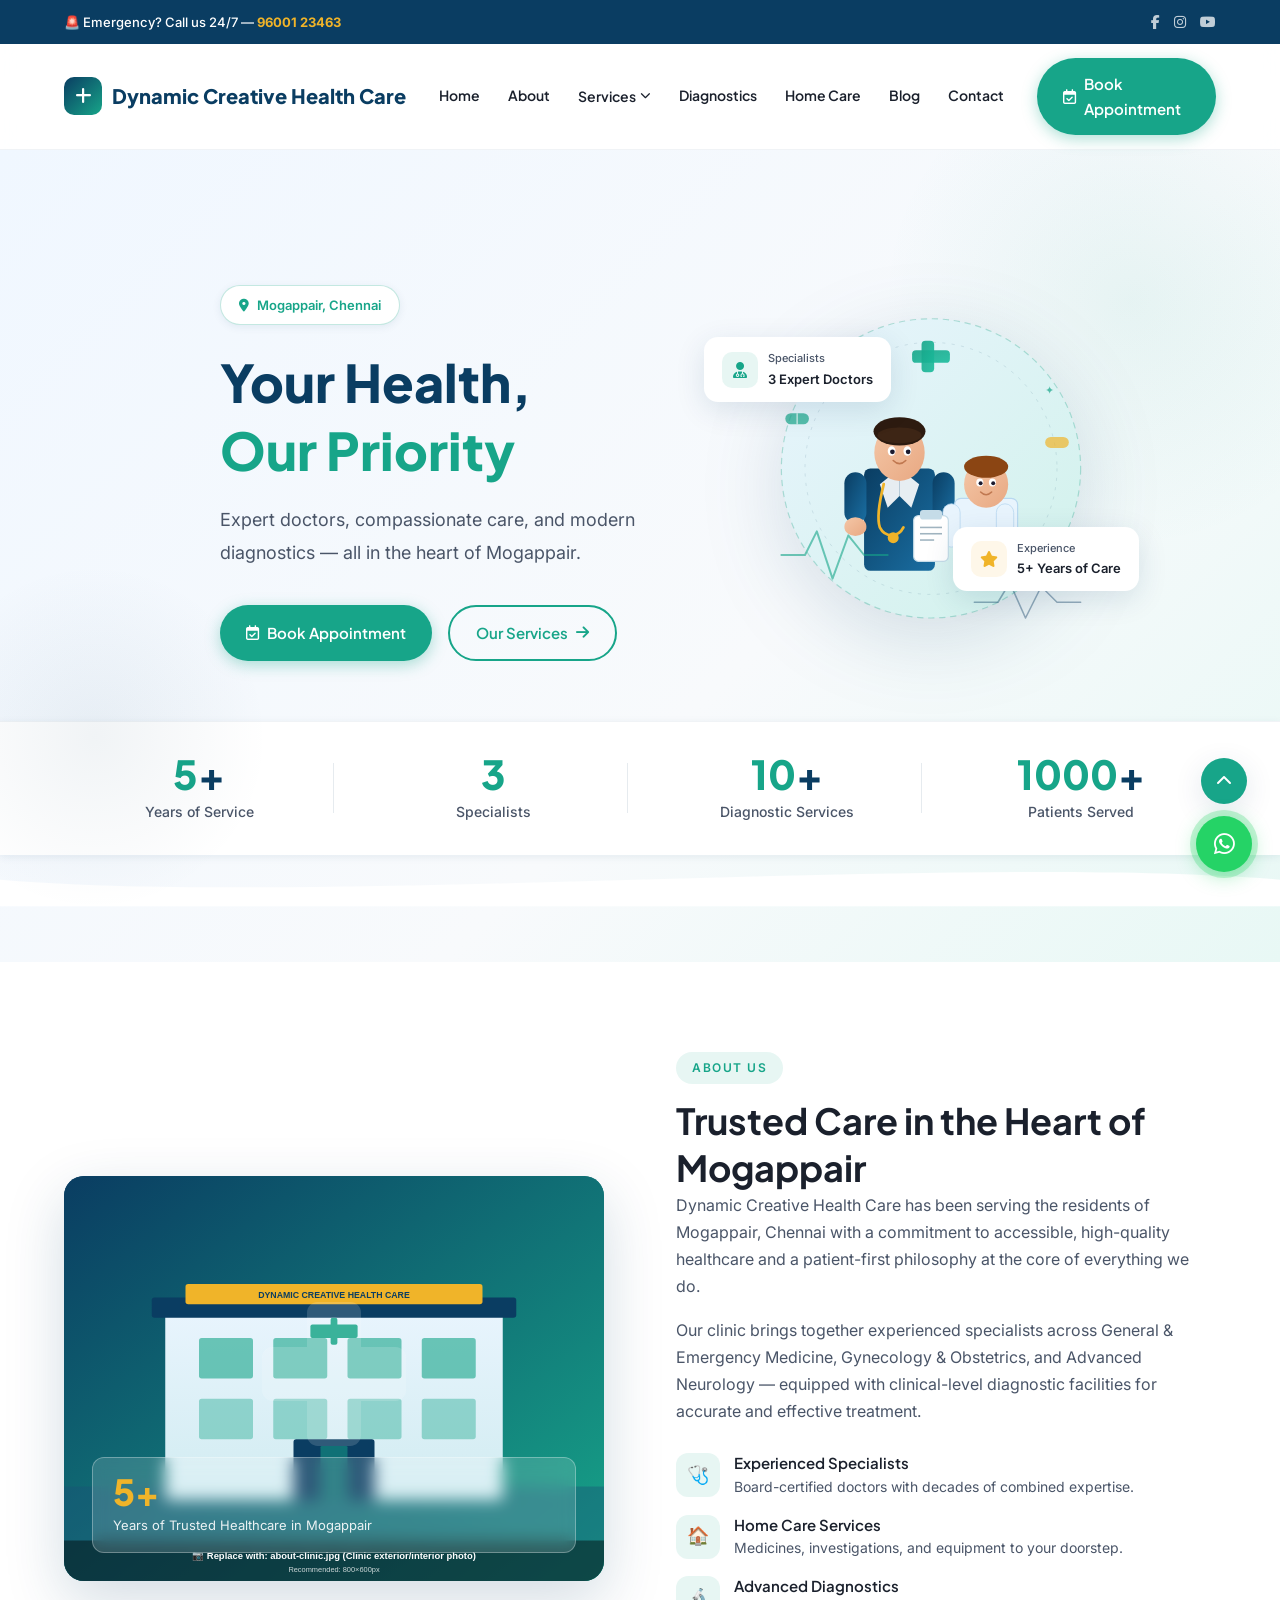
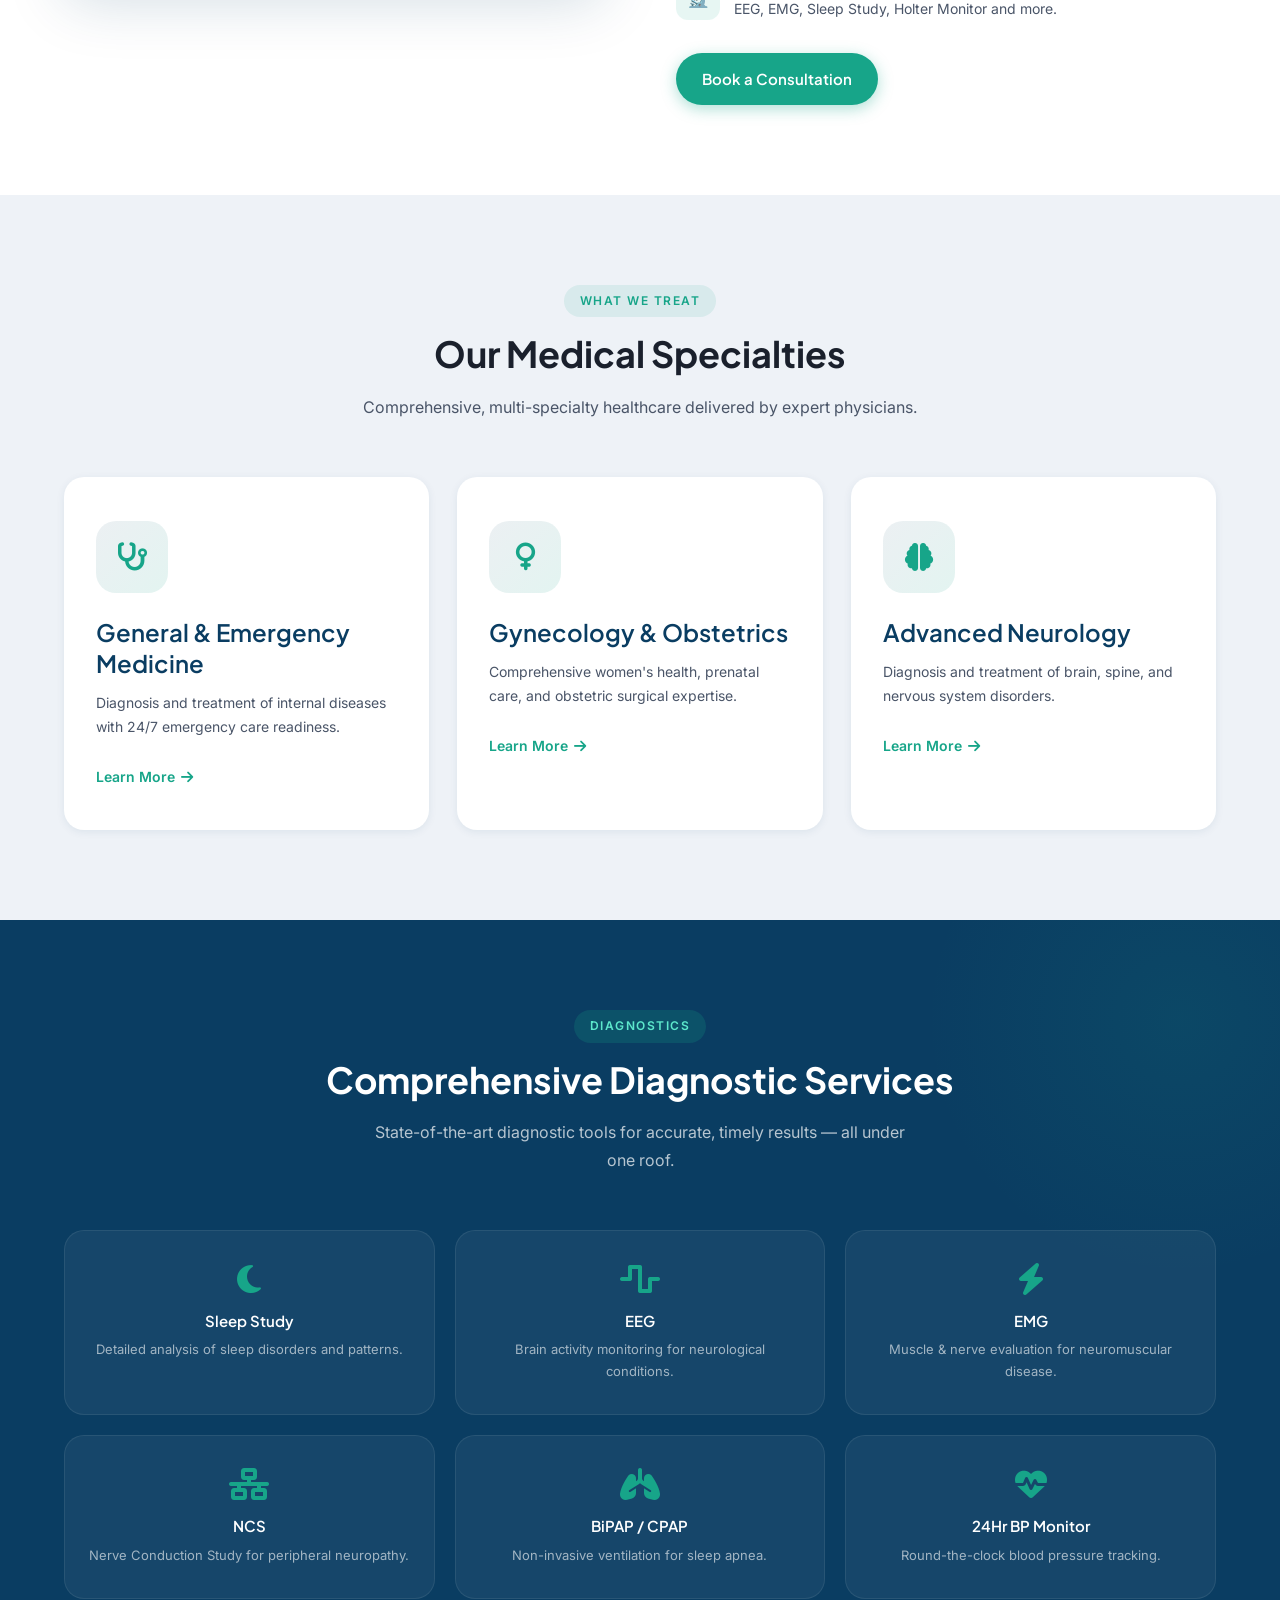
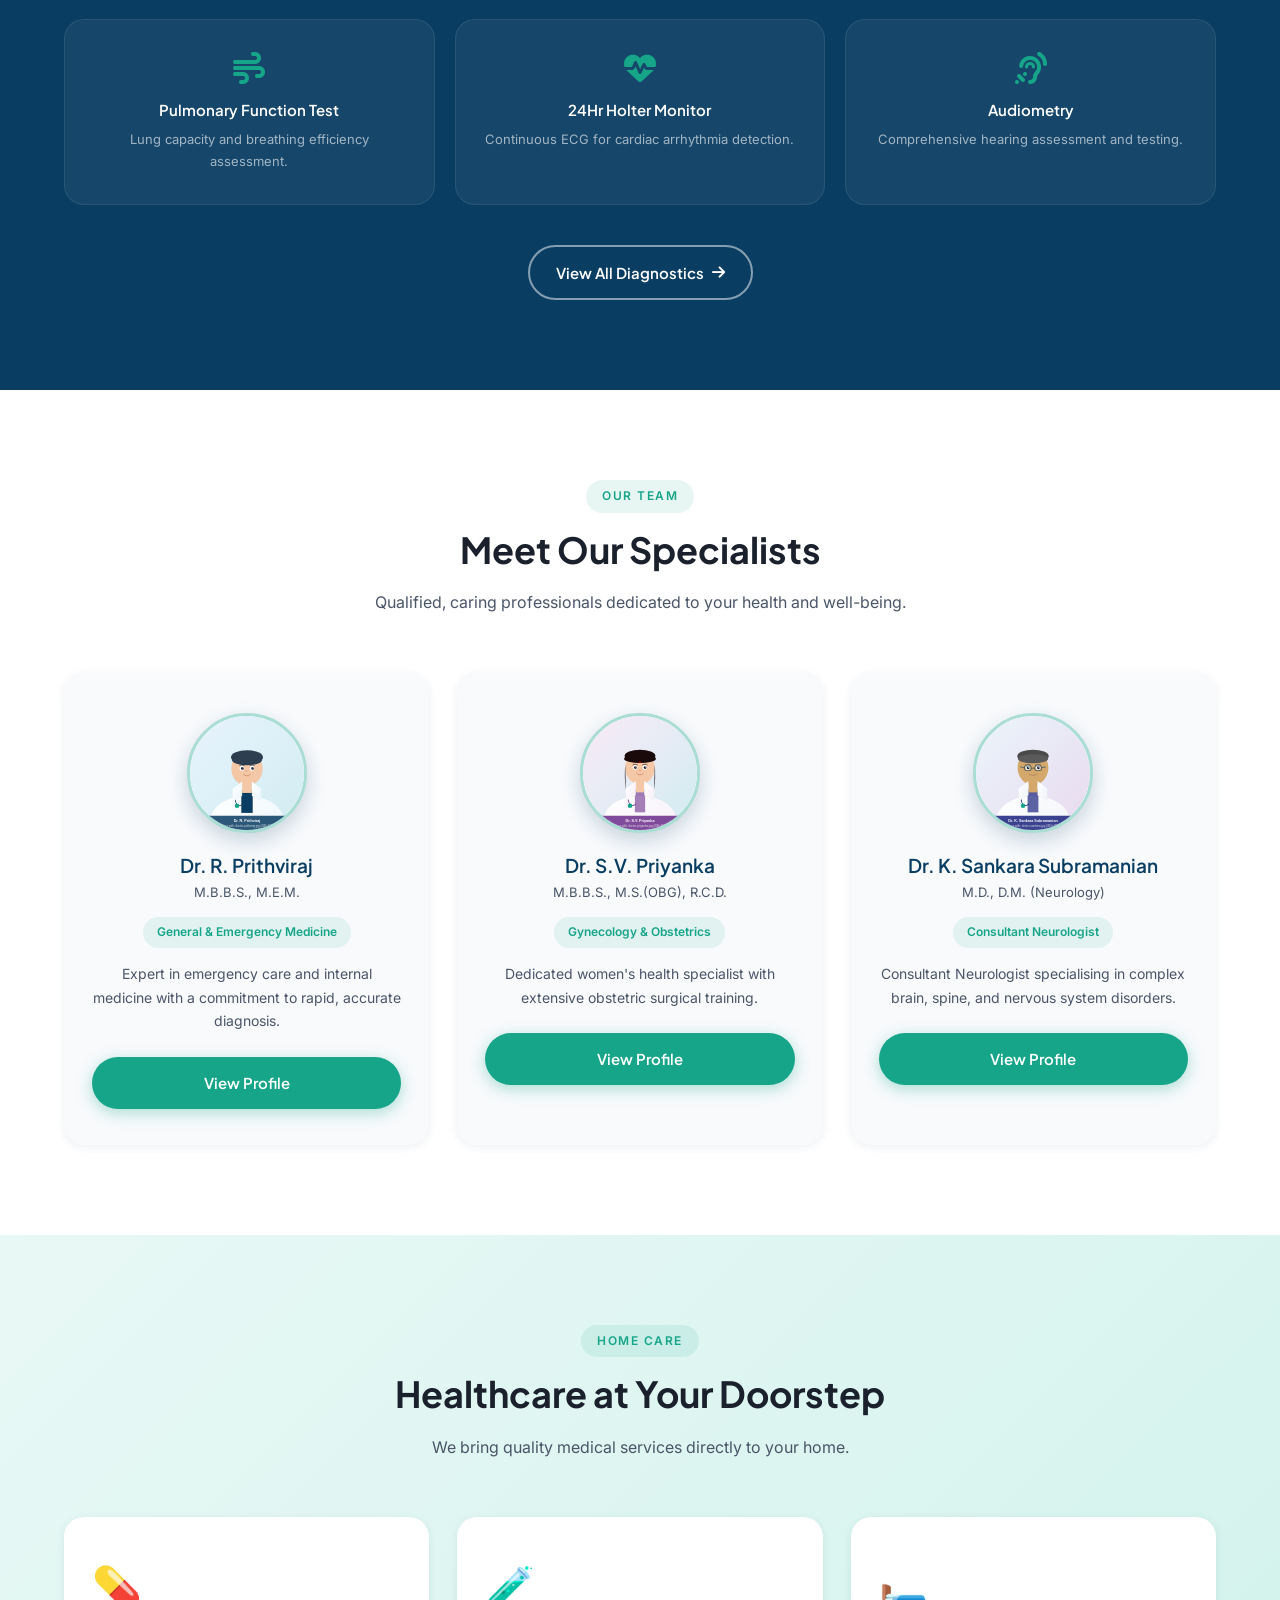
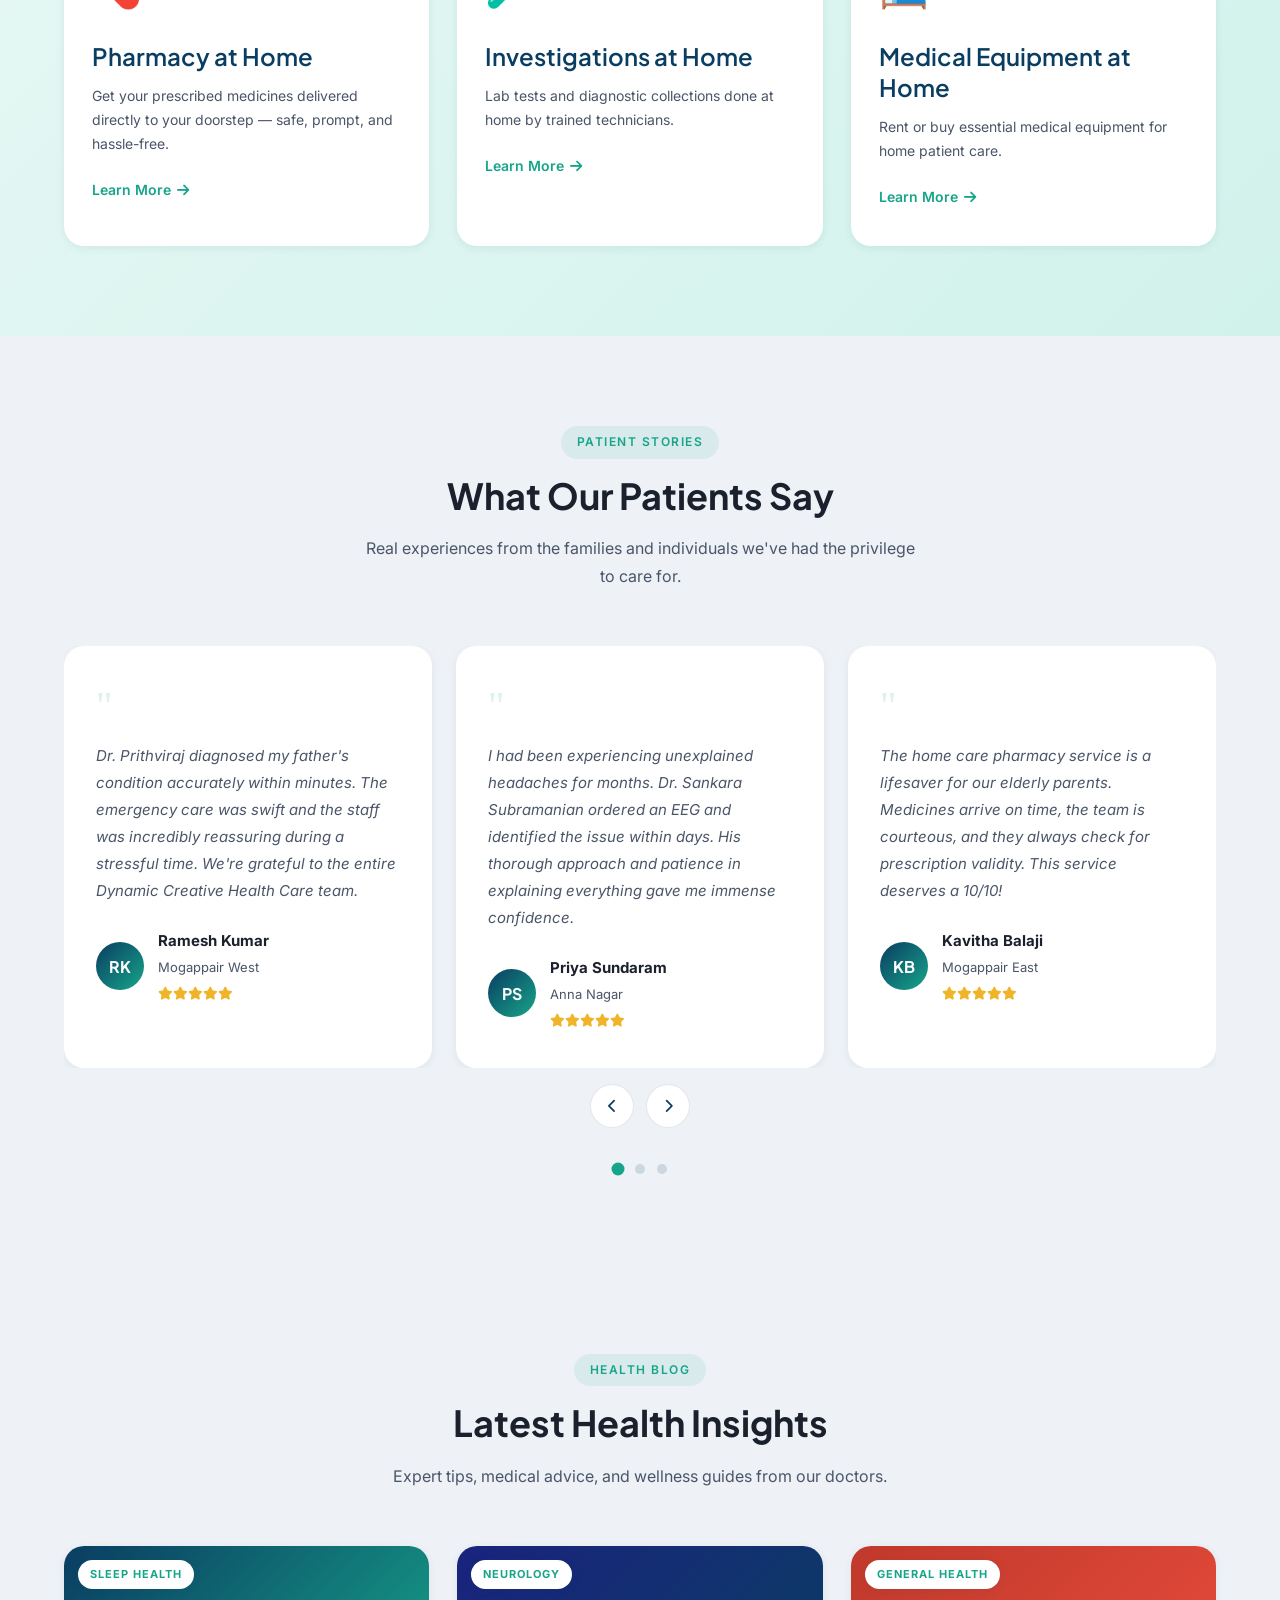
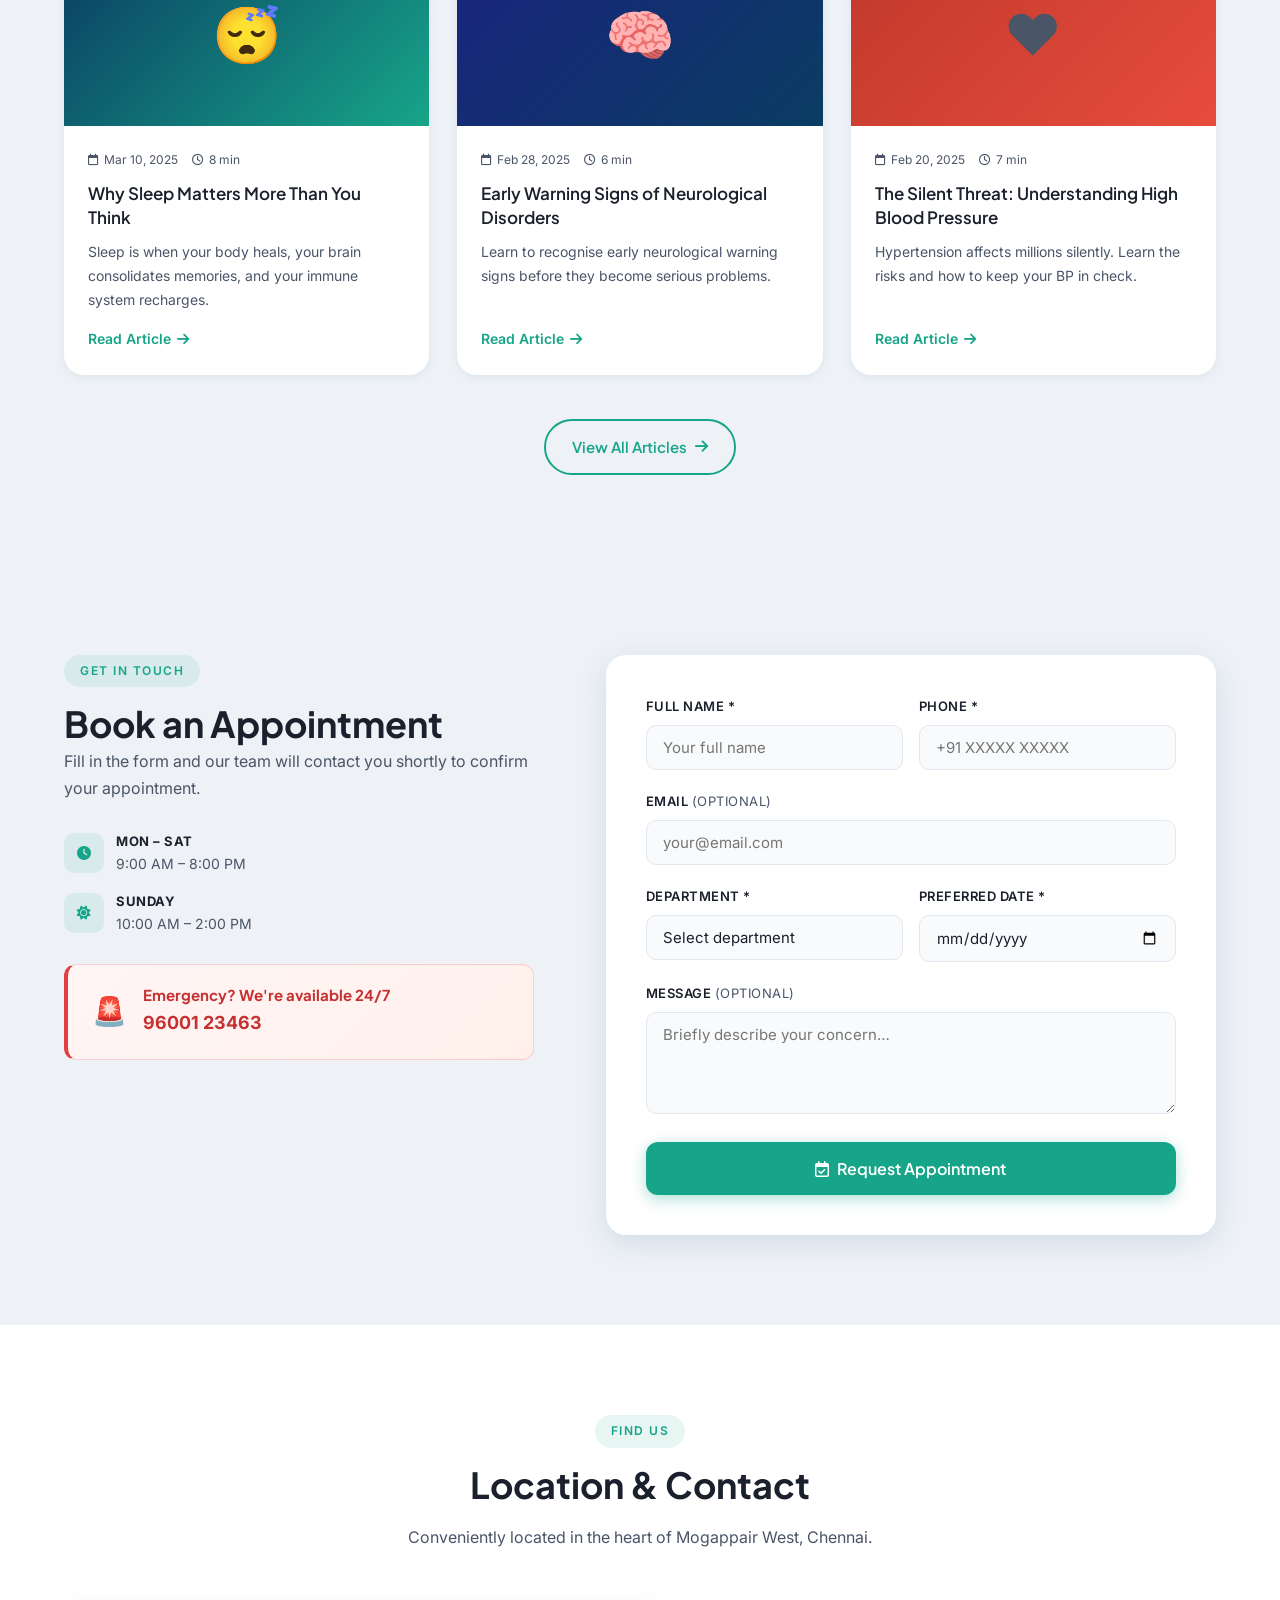
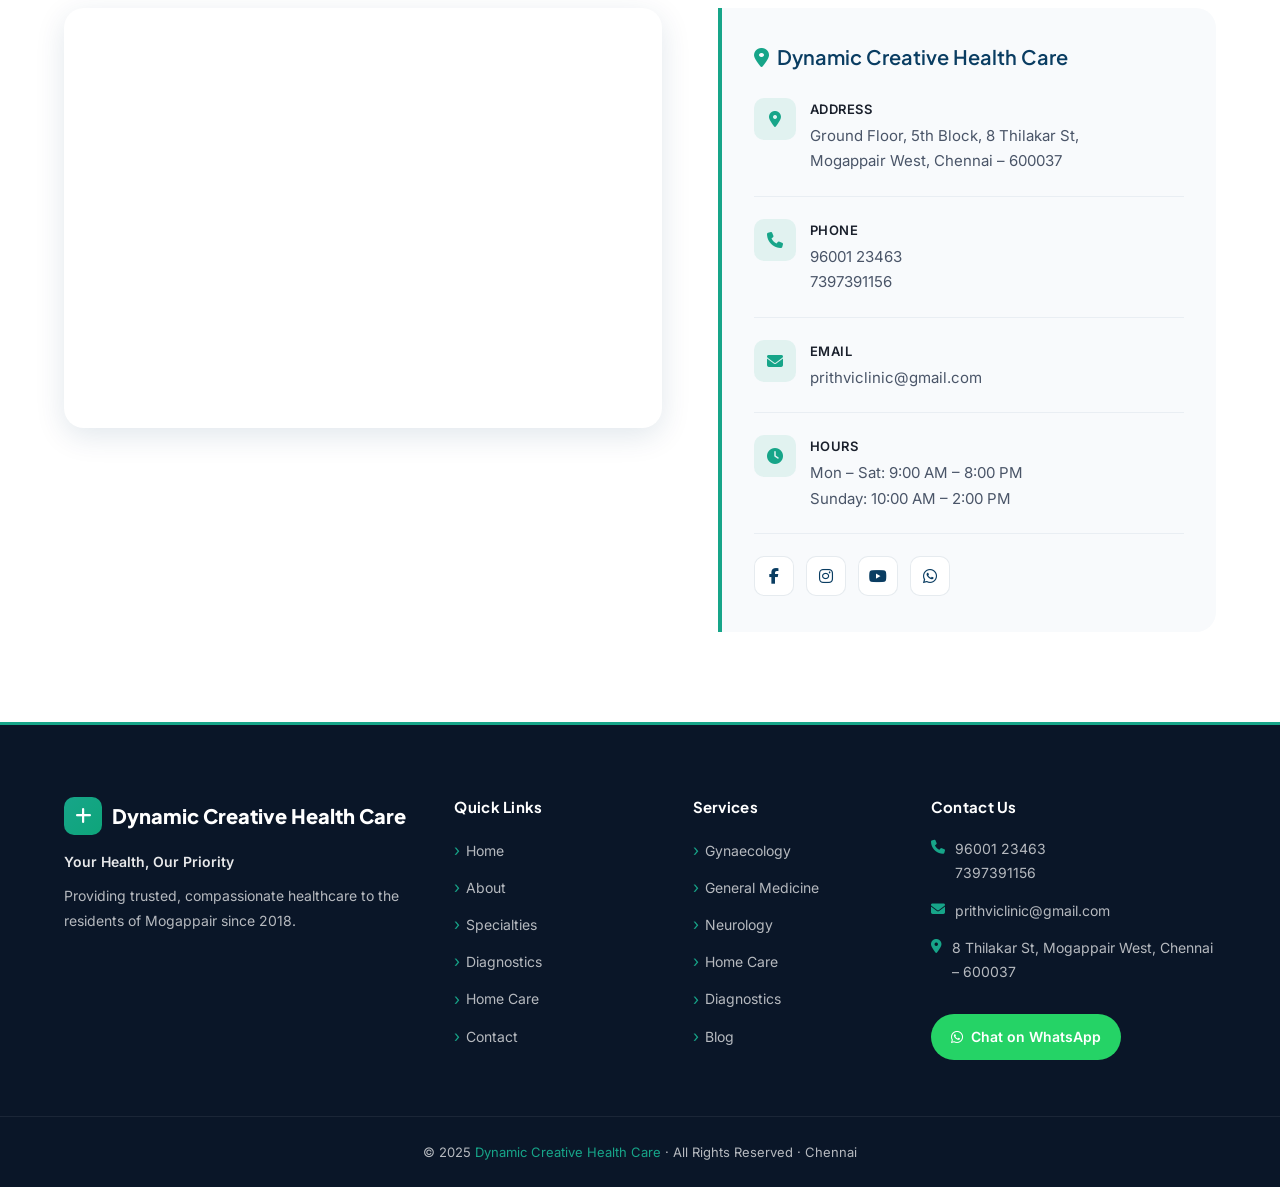
==== commit c84a9a71: "Rebrand to Dynamic Creative Health Care, add placeholder images, fix alignment - Renamed site from P" ====
--- a/index.html
+++ b/index.html
@@ -3,12 +3,12 @@
 <head>
   <meta charset="UTF-8" />
   <meta name="viewport" content="width=device-width, initial-scale=1.0" />
-  <title>Prithvi Clinic | Trusted Healthcare in Mogappair, Chennai</title>
-  <meta name="description" content="Prithvi Clinic in Mogappair, Chennai offers General Medicine, Gynecology, Neurology, and advanced diagnostics. Book an appointment today." />
+  <title>Dynamic Creative Health Care | Trusted Healthcare in Mogappair, Chennai</title>
+  <meta name="description" content="Dynamic Creative Health Care in Mogappair, Chennai offers General Medicine, Gynecology, Neurology, and advanced diagnostics. Book an appointment today." />
   <meta name="keywords" content="clinic Chennai, doctor Mogappair, gynecology Chennai, neurology Chennai, general medicine Chennai" />
-  <meta property="og:title" content="Prithvi Clinic" />
+  <meta property="og:title" content="Dynamic Creative Health Care" />
   <meta property="og:description" content="Your Health, Our Priority — Expert care in Mogappair, Chennai" />
-  <link rel="canonical" href="https://prithviclinic.com" />
+  <link rel="canonical" href="https://dynamiccreativehealthcare.com" />
   <link rel="preconnect" href="https://fonts.googleapis.com" />
   <link rel="preconnect" href="https://fonts.gstatic.com" crossorigin />
   <link href="https://fonts.googleapis.com/css2?family=Plus+Jakarta+Sans:wght@400;500;600;700;800&family=Inter:wght@400;500;600&display=swap" rel="stylesheet" />
@@ -201,7 +201,7 @@
   <div class="container">
     <a href="index.html" class="nav-logo">
       <div class="logo-icon"><i class="fa-solid fa-plus"></i></div>
-      Prithvi Clinic
+      Dynamic Creative Health Care
     </a>
     <div class="nav-links">
       <a href="#hero" class="active">Home</a>
@@ -342,6 +342,7 @@
   <div class="container">
     <div class="about-grid">
       <div class="about-image-wrap reveal">
+        <img src="images/about-clinic.svg" alt="Dynamic Creative Health Care Clinic" class="about-img">
         <div class="about-cross">
           <svg viewBox="0 0 100 100" fill="none" xmlns="http://www.w3.org/2000/svg">
             <rect x="35" y="10" width="30" height="80" rx="6" fill="white"/>
@@ -358,7 +359,7 @@
       <div class="about-content reveal reveal-delay-1">
         <span class="section-label">About Us</span>
         <h2>Trusted Care in the Heart of Mogappair</h2>
-        <p>Prithvi Clinic has been serving the residents of Mogappair, Chennai since 2018. We are committed to providing accessible, high-quality healthcare with a patient-first philosophy at the core of everything we do.</p>
+        <p>Dynamic Creative Health Care has been serving the residents of Mogappair, Chennai with a commitment to accessible, high-quality healthcare and a patient-first philosophy at the core of everything we do.</p>
         <p>Our clinic brings together experienced specialists across General &amp; Emergency Medicine, Gynecology &amp; Obstetrics, and Advanced Neurology — equipped with clinical-level diagnostic facilities for accurate and effective treatment.</p>
         <div class="about-features">
           <div class="about-feature">
@@ -446,7 +447,7 @@
     </div>
     <div class="doctors-grid">
       <div class="doctor-card reveal">
-        <div class="doctor-avatar">RP</div>
+        <div class="doctor-avatar-img"><img src="images/doctor-prithviraj.svg" alt="Dr. R. Prithviraj"></div>
         <h3>Dr. R. Prithviraj</h3>
         <p class="doctor-quals">M.B.B.S., M.E.M.</p>
         <span class="doctor-badge">General &amp; Emergency Medicine</span>
@@ -454,7 +455,7 @@
         <a href="services/general-medicine.html" class="btn btn-primary btn-full">View Profile</a>
       </div>
       <div class="doctor-card reveal reveal-delay-1">
-        <div class="doctor-avatar">SP</div>
+        <div class="doctor-avatar-img"><img src="images/doctor-priyanka.svg" alt="Dr. S.V. Priyanka"></div>
         <h3>Dr. S.V. Priyanka</h3>
         <p class="doctor-quals">M.B.B.S., M.S.(OBG), R.C.D.</p>
         <span class="doctor-badge">Gynecology &amp; Obstetrics</span>
@@ -462,7 +463,7 @@
         <a href="services/gynecology.html" class="btn btn-primary btn-full">View Profile</a>
       </div>
       <div class="doctor-card reveal reveal-delay-2">
-        <div class="doctor-avatar">KS</div>
+        <div class="doctor-avatar-img"><img src="images/doctor-sankara.svg" alt="Dr. K. Sankara Subramanian"></div>
         <h3>Dr. K. Sankara Subramanian</h3>
         <p class="doctor-quals">M.D., D.M. (Neurology)</p>
         <span class="doctor-badge">Consultant Neurologist</span>
@@ -518,7 +519,7 @@
 
           <div class="testimonial-card">
             <div class="quote-icon">"</div>
-            <p>Dr. Prithviraj diagnosed my father's condition accurately within minutes. The emergency care was swift and the staff was incredibly reassuring during a stressful time. We're grateful to the entire Prithvi Clinic team.</p>
+            <p>Dr. Prithviraj diagnosed my father's condition accurately within minutes. The emergency care was swift and the staff was incredibly reassuring during a stressful time. We're grateful to the entire Dynamic Creative Health Care team.</p>
             <div class="testimonial-author">
               <div class="ta-avatar">RK</div>
               <div class="ta-info">
@@ -557,7 +558,7 @@
 
           <div class="testimonial-card">
             <div class="quote-icon">"</div>
-            <p>I underwent a Sleep Study at Prithvi Clinic and was diagnosed with sleep apnea. After starting CPAP therapy, my quality of life has transformed completely. I wake up refreshed for the first time in years. Thank you!</p>
+            <p>I underwent a Sleep Study at Dynamic Creative Health Care and was diagnosed with sleep apnea. After starting CPAP therapy, my quality of life has transformed completely. I wake up refreshed for the first time in years. Thank you!</p>
             <div class="testimonial-author">
               <div class="ta-avatar">SR</div>
               <div class="ta-info">
@@ -570,7 +571,7 @@
 
           <div class="testimonial-card">
             <div class="quote-icon">"</div>
-            <p>Prithvi Clinic is our family's go-to healthcare centre. The doctors take time to listen, explain, and never rush consultations. Clean facility, friendly staff, and genuinely caring doctors. Highly recommend!</p>
+            <p>Dynamic Creative Health Care is our family's go-to healthcare centre. The doctors take time to listen, explain, and never rush consultations. Clean facility, friendly staff, and genuinely caring doctors. Highly recommend!</p>
             <div class="testimonial-author">
               <div class="ta-avatar">MK</div>
               <div class="ta-info">
@@ -725,11 +726,11 @@
     </div>
     <div class="contact-grid">
       <div class="map-wrap reveal">
-        <iframe src="https://maps.google.com/maps?q=Prithvi+Clinic+Mogappair+West+Chennai&output=embed" title="Prithvi Clinic Location" allowfullscreen loading="lazy" referrerpolicy="no-referrer-when-downgrade"></iframe>
+        <iframe src="https://maps.google.com/maps?q=Dynamic+Creative+Health+Care+Mogappair+West+Chennai&output=embed" title="Dynamic Creative Health Care Location" allowfullscreen loading="lazy" referrerpolicy="no-referrer-when-downgrade"></iframe>
       </div>
       <div class="reveal reveal-delay-1">
         <div class="contact-card">
-          <h3><i class="fa-solid fa-location-dot" style="color:var(--secondary);margin-right:8px;"></i>Prithvi Clinic</h3>
+          <h3><i class="fa-solid fa-location-dot" style="color:var(--secondary);margin-right:8px;"></i>Dynamic Creative Health Care</h3>
           <div class="contact-item">
             <div class="ci-icon"><i class="fa-solid fa-location-dot"></i></div>
             <div class="ci-text"><strong>Address</strong><span>Ground Floor, 5th Block, 8 Thilakar St,</span><span>Mogappair West, Chennai – 600037</span></div>
@@ -763,7 +764,7 @@
   <div class="container">
     <div class="footer-grid">
       <div class="footer-col">
-        <div class="footer-logo"><div class="fl-icon"><i class="fa-solid fa-plus"></i></div>Prithvi Clinic</div>
+        <div class="footer-logo"><div class="fl-icon"><i class="fa-solid fa-plus"></i></div>Dynamic Creative Health Care</div>
         <p style="margin-bottom:8px;font-weight:600;color:rgba(255,255,255,.9);">Your Health, Our Priority</p>
         <p>Providing trusted, compassionate healthcare to the residents of Mogappair since 2018.</p>
       </div>
@@ -798,7 +799,7 @@
       </div>
     </div>
   </div>
-  <div class="footer-bottom"><div class="container">© 2025 <span>Prithvi Clinic</span> · All Rights Reserved · Chennai</div></div>
+  <div class="footer-bottom"><div class="container">© 2025 <span>Dynamic Creative Health Care</span> · All Rights Reserved · Chennai</div></div>
 </footer>
 
 <!-- ── Floating Elements ──────────────────────────────── -->
--- a/css/styles.css
+++ b/css/styles.css
@@ -1,5 +1,5 @@
 /* ============================================================
-   PRITHVI CLINIC — SHARED STYLESHEET
+   DYNAMIC CREATIVE HEALTH CARE — SHARED STYLESHEET
    Fonts: Plus Jakarta Sans (headings) + Inter (body)
    CDN: Font Awesome 6.5.1
 ============================================================ */
@@ -480,3 +480,135 @@
   #emergency-bar .container { justify-content: center; }
   .blog-share { gap: 8px; }
 }
+
+/* ─────────────────────────────────────────────────────────
+   SECTION BACKGROUND HELPERS (diagnostics / homecare)
+───────────────────────────────────────────────────────── */
+.section-white { background: var(--white); }
+.section-bg-alt { background: var(--bg-alt); }
+
+/* ─────────────────────────────────────────────────────────
+   TWO-COLUMN GRID (diagnostics / homecare)
+───────────────────────────────────────────────────────── */
+.two-col-grid { display: grid; grid-template-columns: 1fr 1fr; gap: 64px; }
+.two-col-grid.align-center { align-items: center; }
+
+/* ─────────────────────────────────────────────────────────
+   CHECK LIST
+───────────────────────────────────────────────────────── */
+.check-list { list-style: none; padding: 0; margin: 24px 0 32px; display: flex; flex-direction: column; gap: 12px; }
+.check-list li { display: flex; align-items: flex-start; gap: 12px; font-size: 15px; }
+.check-list li i { color: var(--secondary); margin-top: 3px; font-size: 14px; flex-shrink: 0; }
+
+/* ─────────────────────────────────────────────────────────
+   DIAGNOSTICS STATS BOX
+───────────────────────────────────────────────────────── */
+.diag-stats-box {
+  background: linear-gradient(135deg, var(--primary), var(--secondary));
+  border-radius: var(--radius-lg); padding: 40px 32px;
+  color: var(--white); display: flex; flex-direction: column;
+  box-shadow: var(--shadow-lg);
+}
+.diag-stat-item { text-align: center; padding: 24px 0; }
+.diag-stat-number { font-family: 'Plus Jakarta Sans', sans-serif; font-size: 48px; font-weight: 800; line-height: 1; margin-bottom: 8px; color: var(--accent); }
+.diag-stat-label { font-size: 14px; opacity: 0.85; }
+.diag-stat-divider { height: 1px; background: rgba(255,255,255,0.2); }
+
+/* ─────────────────────────────────────────────────────────
+   DIAGNOSTIC CARD ICON + LIST (diagnostics page)
+───────────────────────────────────────────────────────── */
+.diag-card-icon { width: 64px; height: 64px; border-radius: var(--radius); display: flex; align-items: center; justify-content: center; font-size: 26px; margin-bottom: 20px; background: linear-gradient(135deg,rgba(10,61,98,.07),rgba(23,165,137,.1)); color: var(--secondary); }
+.diag-card-list { list-style: none; padding: 0; }
+.diag-card-list li { font-size: 13px; color: var(--text-body); padding: 6px 0; border-bottom: 1px solid var(--bg-alt); display: flex; align-items: center; gap: 8px; }
+.diag-card-list li i { color: var(--secondary); font-size: 12px; flex-shrink: 0; }
+.diag-card-list li::before { display: none; }
+
+/* ─────────────────────────────────────────────────────────
+   WHY DIAGNOSTICS GRID
+───────────────────────────────────────────────────────── */
+.why-diag-grid { display: grid; grid-template-columns: repeat(3, 1fr); gap: 24px; }
+.why-diag-card { background: var(--bg); border-radius: var(--radius-lg); padding: 32px; text-align: center; box-shadow: var(--shadow-sm); transition: var(--transition); }
+.why-diag-card:hover { transform: translateY(-6px); box-shadow: var(--shadow-md); background: var(--white); }
+.why-diag-emoji { font-size: 40px; margin-bottom: 16px; display: block; }
+.why-diag-card h3 { font-size: 16px; color: var(--primary); margin-bottom: 8px; }
+.why-diag-card p { font-size: 14px; color: var(--text-body); margin: 0; }
+
+/* ─────────────────────────────────────────────────────────
+   CTA BAND EXTRAS
+───────────────────────────────────────────────────────── */
+.cta-band-content { max-width: 640px; margin: 0 auto; }
+.cta-band-actions { display: flex; gap: 16px; justify-content: center; flex-wrap: wrap; margin-top: 32px; }
+.btn-accent { background: var(--accent); color: var(--text-dark); }
+.btn-accent:hover { background: #d4a017; transform: translateY(-2px); }
+.btn-whatsapp { background: #25D366; color: var(--white); }
+.btn-whatsapp:hover { background: #1ebe5d; transform: translateY(-2px); }
+.btn-outline-white { background: transparent; color: var(--white); border: 2px solid rgba(255,255,255,0.6); }
+.btn-outline-white:hover { background: rgba(255,255,255,0.15); border-color: var(--white); transform: translateY(-2px); }
+
+/* ─────────────────────────────────────────────────────────
+   HOMECARE INFO GRID
+───────────────────────────────────────────────────────── */
+.homecare-info-grid { display: grid; grid-template-columns: repeat(3, 1fr); gap: 24px; }
+.homecare-info-card { background: var(--white); border-radius: var(--radius-lg); padding: 32px; text-align: center; box-shadow: var(--shadow-sm); transition: var(--transition); }
+.homecare-info-card:hover { transform: translateY(-6px); box-shadow: var(--shadow-md); }
+.homecare-info-emoji { font-size: 40px; margin-bottom: 16px; display: block; }
+.homecare-info-card h3 { font-size: 16px; color: var(--primary); margin-bottom: 8px; }
+.homecare-info-card p { font-size: 14px; color: var(--text-body); margin: 0; }
+
+/* ─────────────────────────────────────────────────────────
+   HOMECARE VISUAL BLOCK
+───────────────────────────────────────────────────────── */
+.homecare-visual-block { border-radius: var(--radius-lg); aspect-ratio: 4/3; display: flex; flex-direction: column; align-items: center; justify-content: center; gap: 16px; box-shadow: var(--shadow-lg); overflow: hidden; }
+.homecare-visual-emoji { font-size: 80px; line-height: 1; }
+.homecare-visual-label { font-size: 16px; font-weight: 700; color: var(--white); opacity: 0.9; }
+.homecare-detail-content p { margin-bottom: 16px; }
+
+/* ─────────────────────────────────────────────────────────
+   HOMECARE STATS BOX
+───────────────────────────────────────────────────────── */
+.homecare-stats-box { background: linear-gradient(135deg, var(--secondary), var(--primary)); border-radius: var(--radius-lg); padding: 40px 32px; color: var(--white); display: flex; flex-direction: column; box-shadow: var(--shadow-lg); }
+.homecare-stat-item { text-align: center; padding: 24px 0; }
+.homecare-stat-number { font-family: 'Plus Jakarta Sans', sans-serif; font-size: 48px; font-weight: 800; line-height: 1; margin-bottom: 8px; color: var(--accent); }
+.homecare-stat-icon { font-size: 36px; margin-bottom: 8px; }
+.homecare-stat-label { font-size: 14px; opacity: 0.85; }
+.homecare-stat-divider { height: 1px; background: rgba(255,255,255,0.2); }
+
+/* ─────────────────────────────────────────────────────────
+   HOMECARE PROCESS STEP VARIANTS
+───────────────────────────────────────────────────────── */
+.process-step-number { width: 56px; height: 56px; border-radius: 50%; background: linear-gradient(135deg,var(--primary),var(--secondary)); color: var(--white); font-family: 'Plus Jakarta Sans',sans-serif; font-weight: 800; font-size: 20px; display: flex; align-items: center; justify-content: center; margin: 0 auto 12px; box-shadow: var(--shadow-md); }
+.process-step-icon { font-size: 24px; color: var(--secondary); margin-bottom: 12px; display: block; text-align: center; }
+.process-step h4 { font-size: 14px; font-weight: 600; color: var(--text-dark); margin-bottom: 8px; }
+
+/* ─────────────────────────────────────────────────────────
+   BLOG INDEX PAGE
+───────────────────────────────────────────────────────── */
+.page-hero-badge { display: inline-flex; align-items: center; gap: 8px; background: rgba(255,255,255,0.12); border: 1px solid rgba(255,255,255,0.2); border-radius: 50px; padding: 7px 16px; color: var(--white); font-size: 13px; font-weight: 600; margin-bottom: 20px; }
+.blog-featured-thumb { height: 100%; min-height: 280px; background: var(--bg-alt); display: flex; align-items: center; justify-content: center; overflow: hidden; }
+.blog-featured-content { padding: 40px; display: flex; flex-direction: column; justify-content: center; }
+.blog-featured-content h3 { font-size: 24px; margin-bottom: 14px; color: var(--text-dark); line-height: 1.4; }
+.blog-featured-content h3 a { transition: var(--transition); }
+.blog-featured-content h3 a:hover { color: var(--secondary); }
+.blog-featured-content p { font-size: 15px; color: var(--text-body); margin-bottom: 24px; line-height: 1.8; }
+
+/* ─────────────────────────────────────────────────────────
+   DOCTOR PHOTO (image-based cards)
+───────────────────────────────────────────────────────── */
+.doctor-avatar-img { width: 120px; height: 120px; border-radius: 50%; overflow: hidden; margin: 0 auto 20px; box-shadow: 0 8px 20px rgba(10,61,98,.2); border: 3px solid rgba(23,165,137,.35); }
+.doctor-avatar-img img { width: 100%; height: 100%; object-fit: cover; display: block; }
+.about-img { position: absolute; inset: 0; width: 100%; height: 100%; object-fit: cover; display: block; }
+.service-img-block img { width: 100%; height: 100%; object-fit: cover; display: block; position: absolute; top: 0; left: 0; }
+.doc-avatar img { width: 100%; height: 100%; object-fit: cover; border-radius: 50%; display: block; }
+
+/* ─────────────────────────────────────────────────────────
+   RESPONSIVE ADDITIONS
+───────────────────────────────────────────────────────── */
+@media (max-width: 900px) {
+  .two-col-grid { grid-template-columns: 1fr; gap: 40px; }
+  .why-diag-grid { grid-template-columns: repeat(2, 1fr); }
+  .homecare-info-grid { grid-template-columns: repeat(2, 1fr); }
+}
+@media (max-width: 600px) {
+  .why-diag-grid { grid-template-columns: 1fr; }
+  .homecare-info-grid { grid-template-columns: 1fr; }
+}
